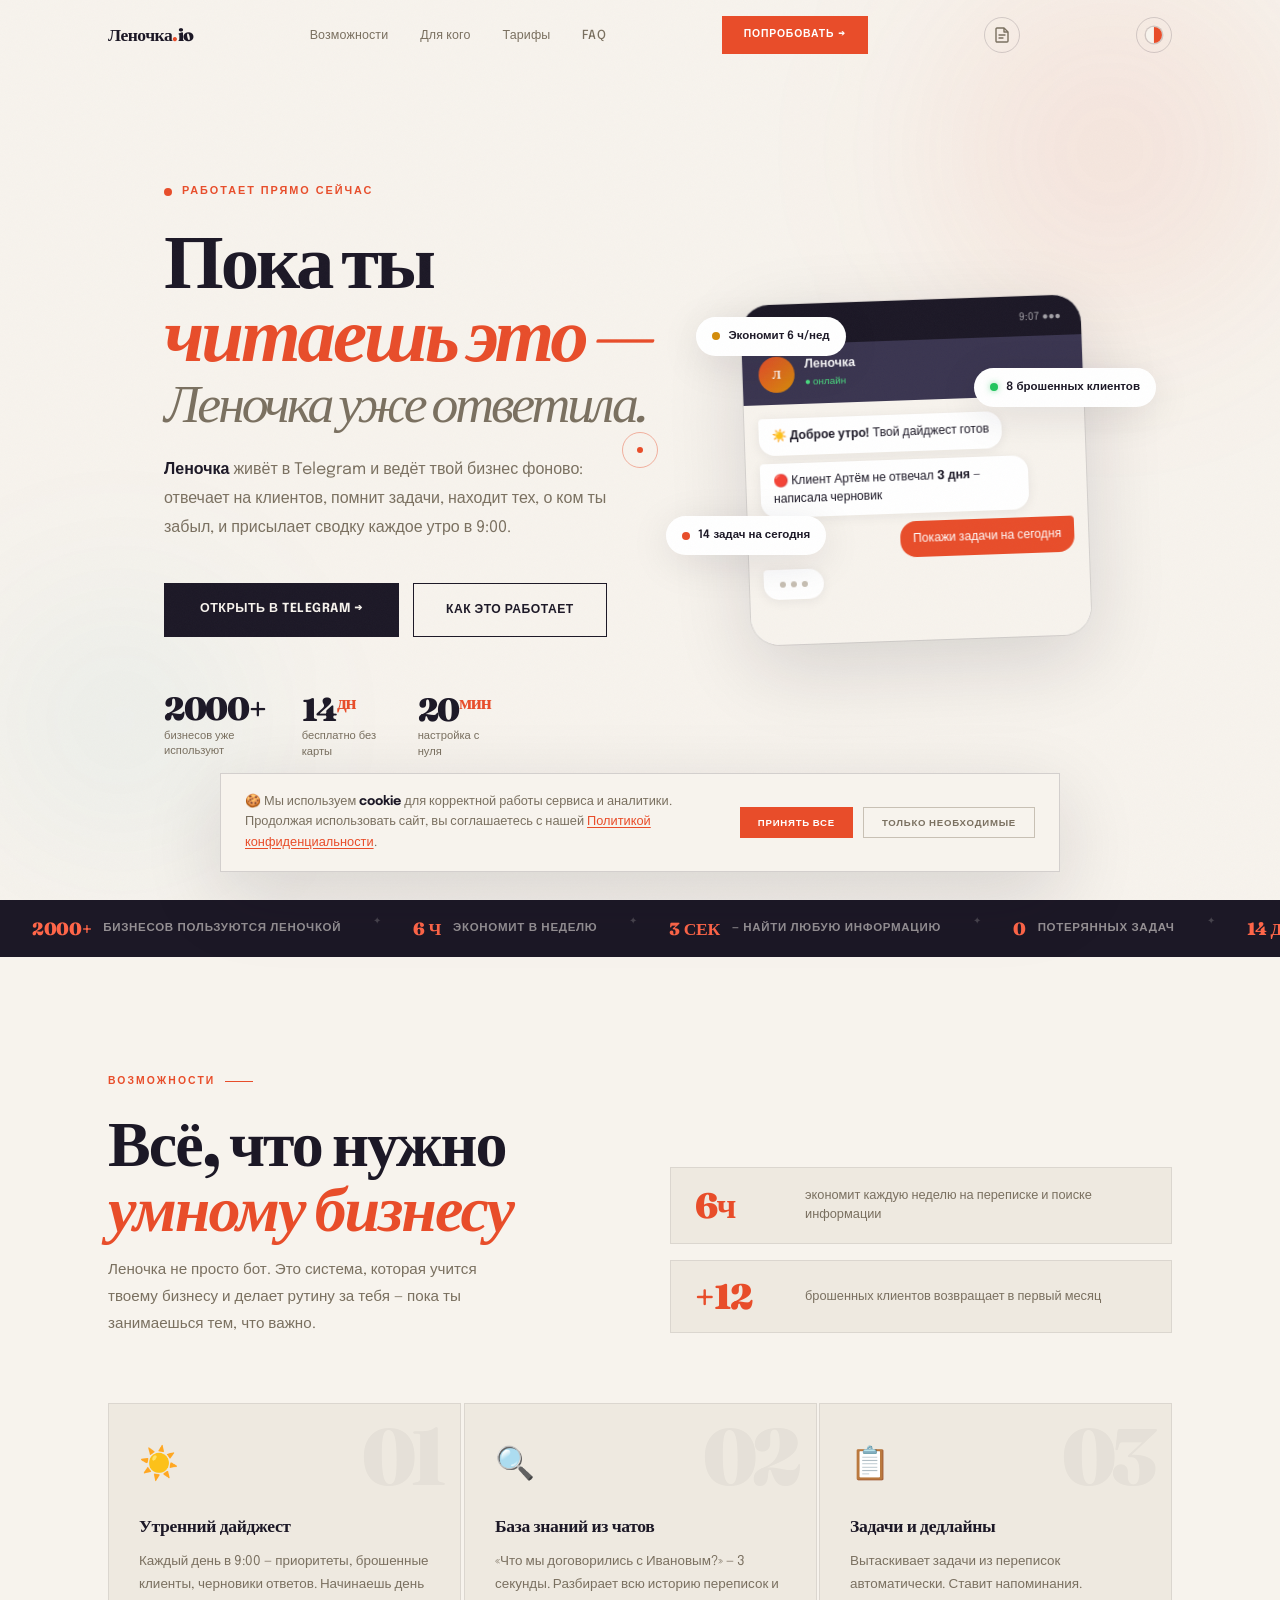
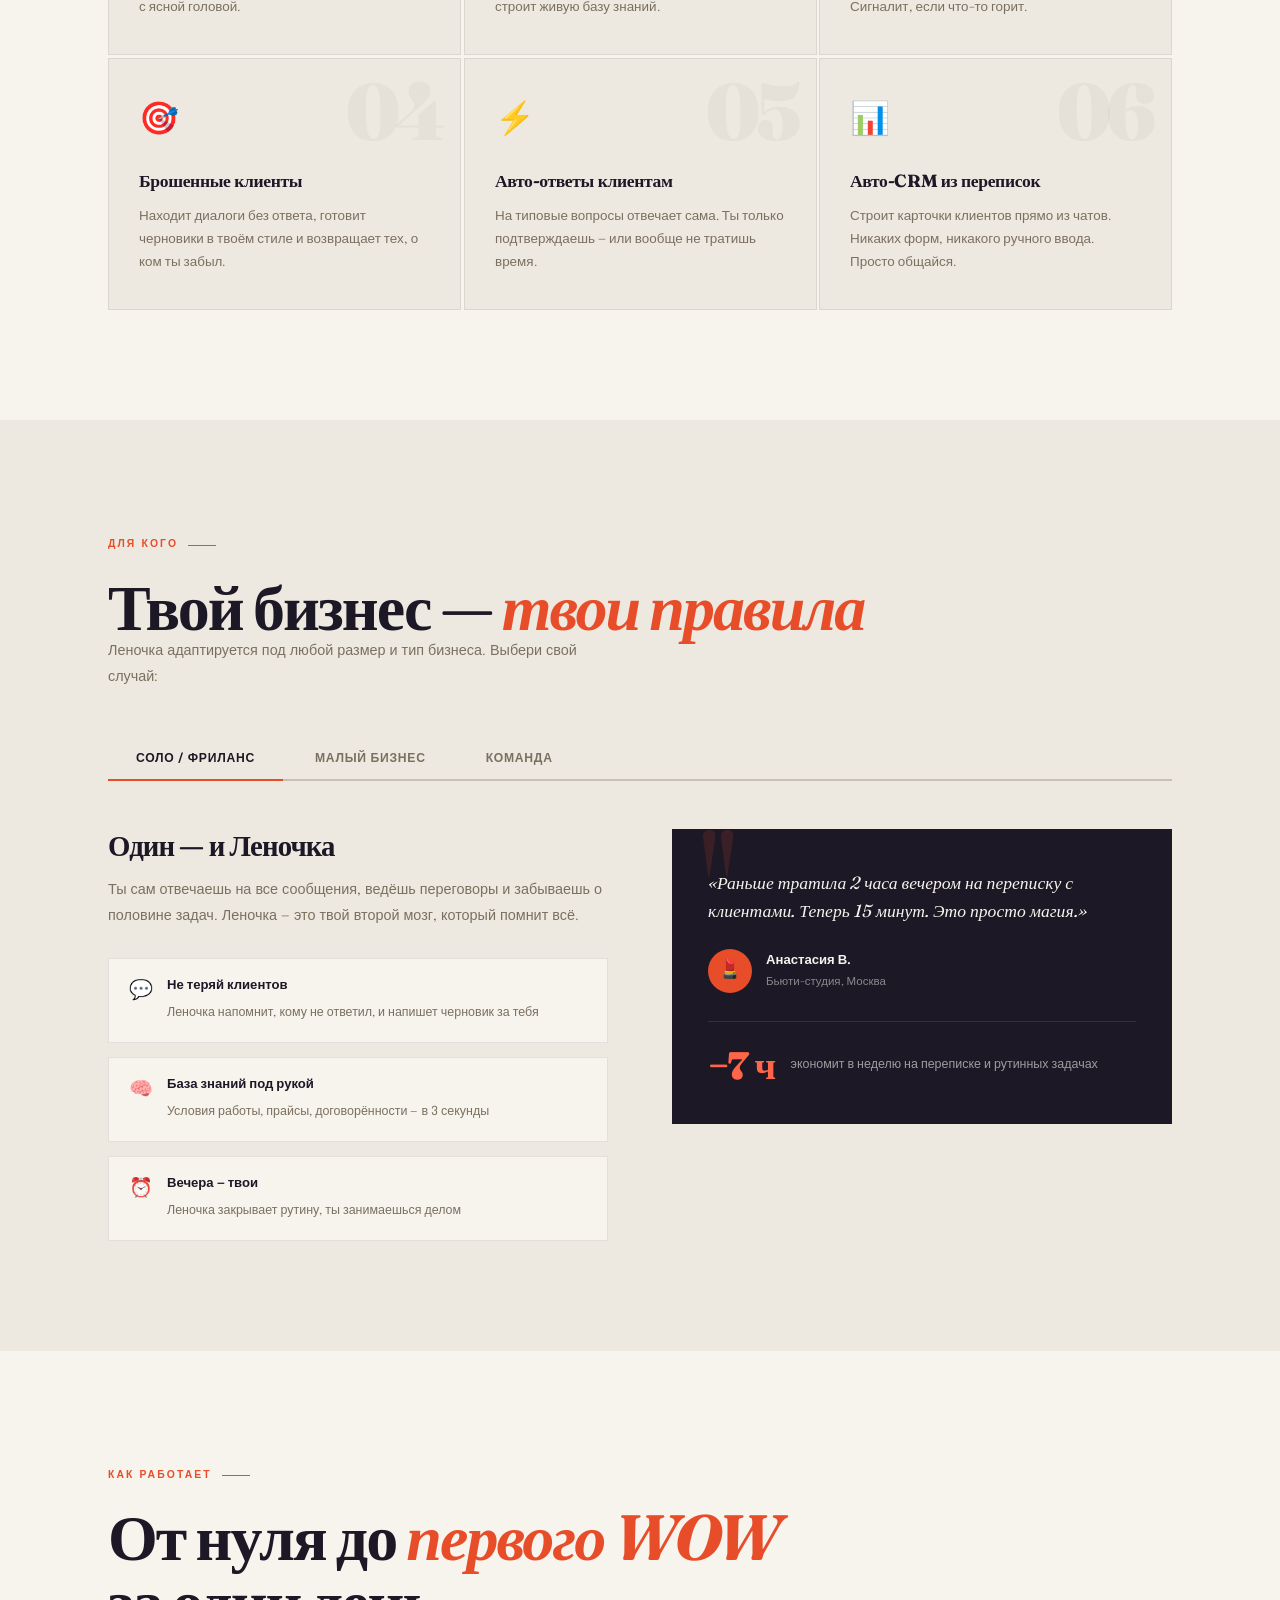
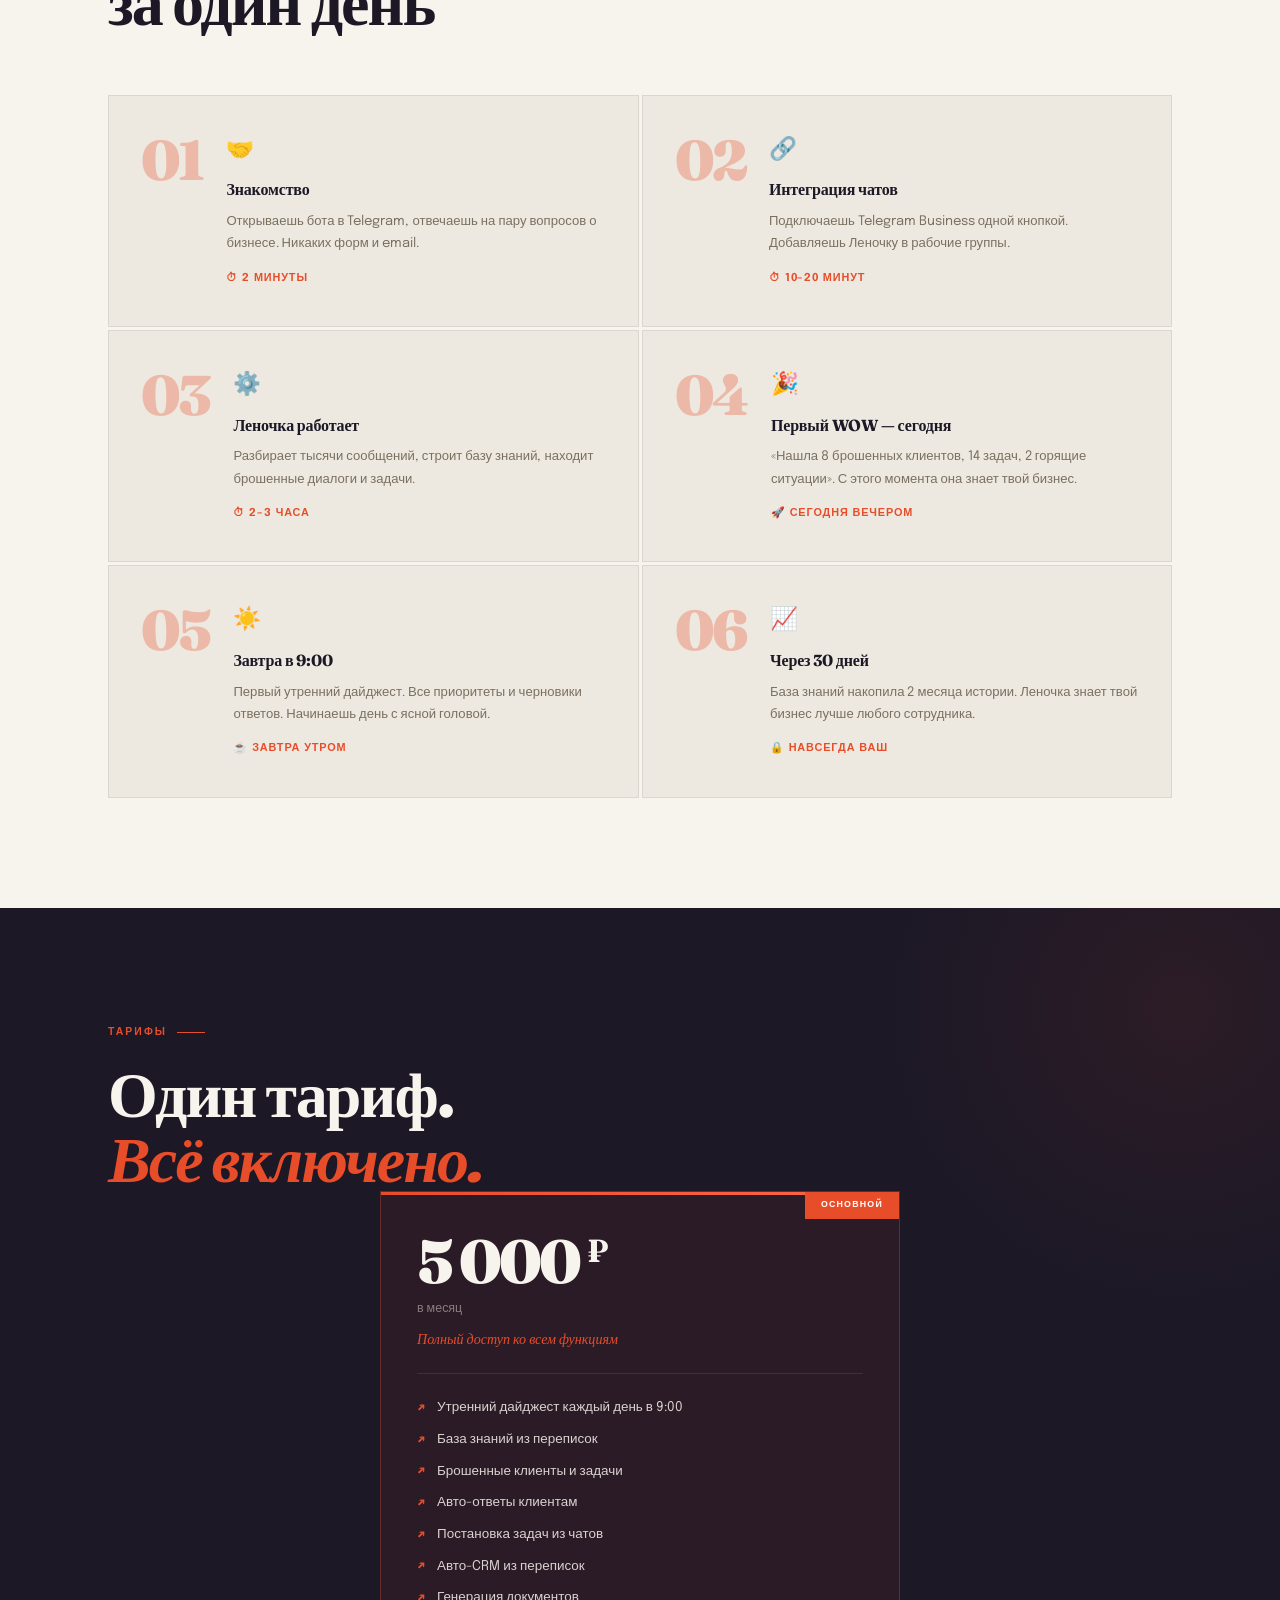
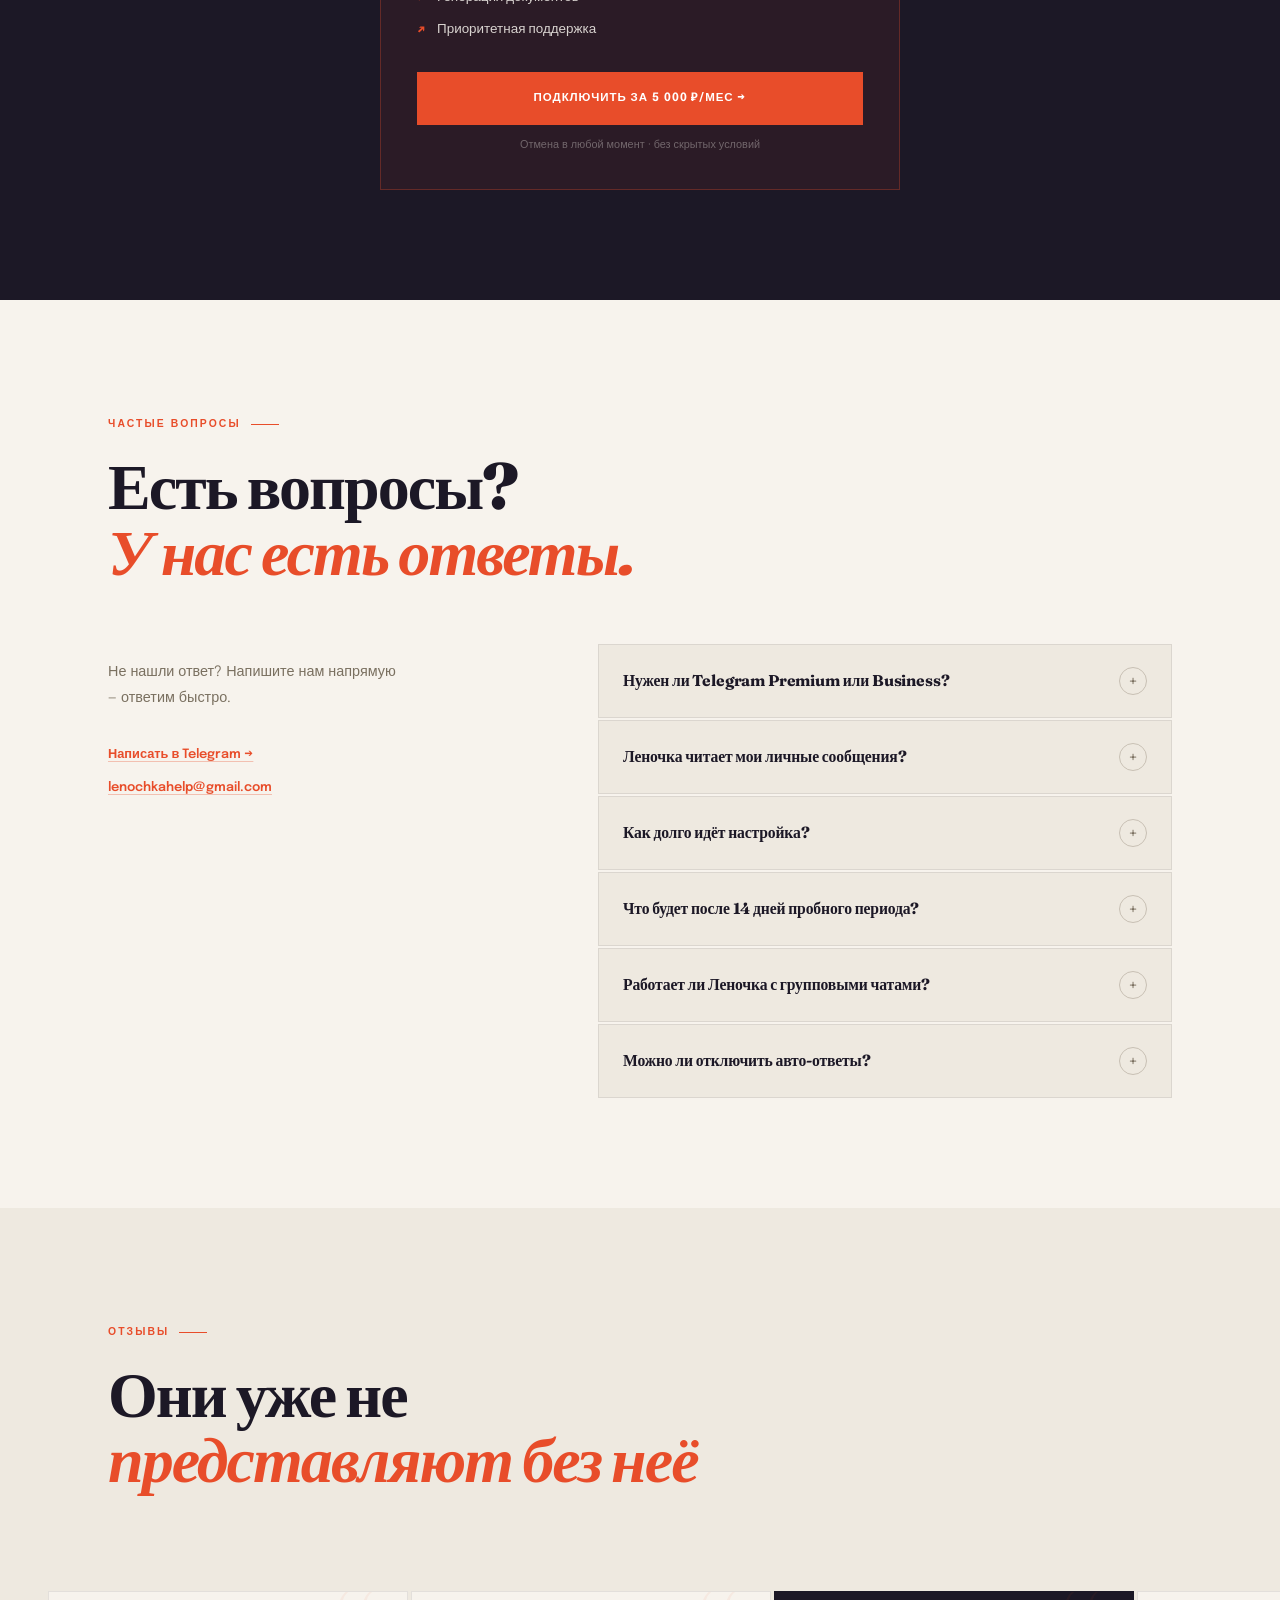
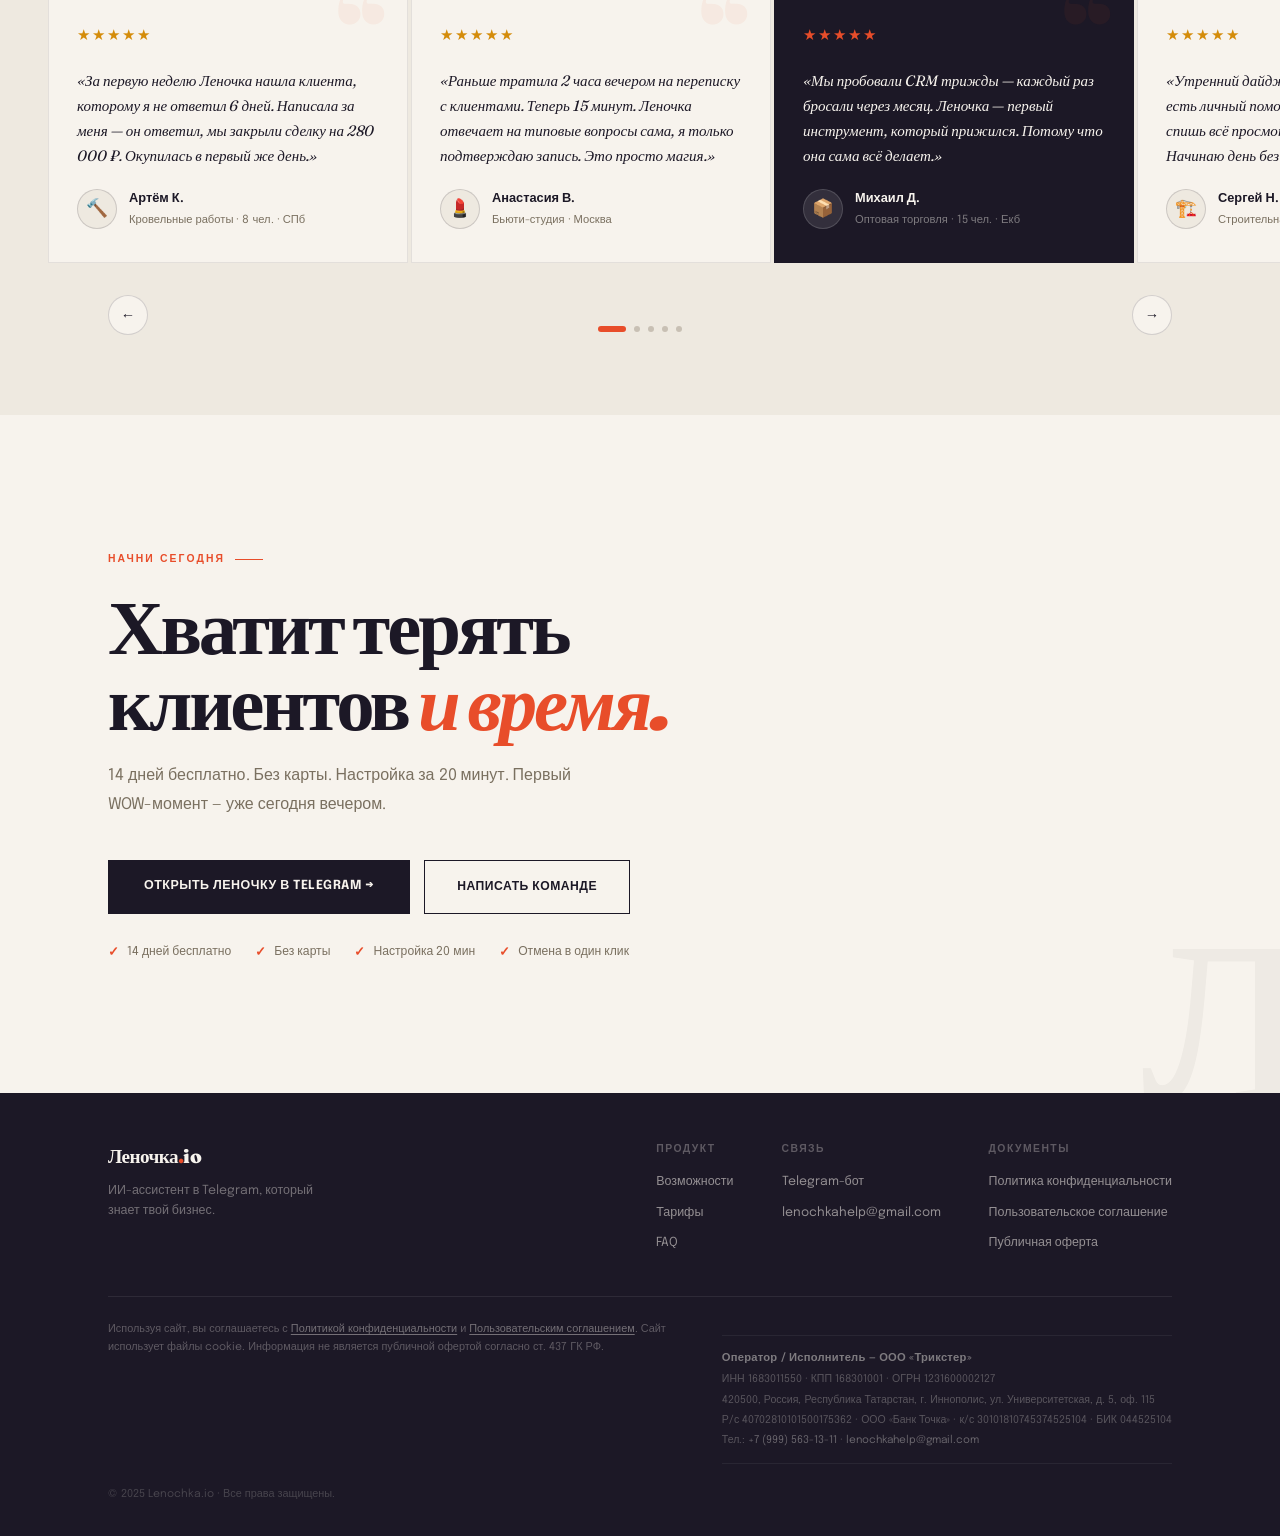
==== index.html @ 3e253ca2 "Add files via upload" ====
<!DOCTYPE html>
<html lang="ru">
<head>
  <meta charset="UTF-8" />
  <meta name="viewport" content="width=device-width, initial-scale=1.0" />
  <meta name="description" content="Леночка — ИИ-ассистент в Telegram для малого бизнеса. Дайджест, задачи, база знаний, брошенные клиенты." />
  <title>Леночка — Твой бизнес-ассистент в Telegram</title>
  <link rel="preconnect" href="https://fonts.googleapis.com" />
  <link rel="preconnect" href="https://fonts.gstatic.com" crossorigin />
  <link href="https://fonts.googleapis.com/css2?family=Fraunces:ital,opsz,wght@0,9..144,300;0,9..144,700;0,9..144,900;1,9..144,400;1,9..144,700&family=Epilogue:wght@300;400;500;600;700;800&display=swap" rel="stylesheet" />
  <link rel="stylesheet" href="css/style.css" />
</head>
<body>

  <!-- Custom cursor -->
  <div id="cursor-dot"  aria-hidden="true"></div>
  <div id="cursor-ring" aria-hidden="true"></div>

  <!-- Scroll progress -->
  <div id="scroll-progress" aria-hidden="true"></div>

  <!-- ══════════════════════════════════════
       NAV
  ══════════════════════════════════════════ -->
  <header id="nav" role="banner">
    <div class="nav-inner container">
      <a href="#hero" class="nav-logo">Леночка<span class="dot">.</span>io</a>
      <ul class="nav-links" role="list">
        <li><a href="#features">Возможности</a></li>
        <li><a href="#audience">Для кого</a></li>
        <li><a href="#pricing">Тарифы</a></li>
        <li><a href="#faq">FAQ</a></li>
      </ul>
      <a href="https://t.me/Lenochka24_bot" class="nav-cta" target="_blank" rel="noopener">Попробовать →</a>

      <!-- Docs button + panel -->
      <div class="docs-btn-wrap" id="docs-btn-wrap">
        <button class="nav-icon-btn" id="docs-btn" aria-label="Правовые документы" aria-expanded="false">
          <svg width="16" height="16" viewBox="0 0 16 16" fill="none" aria-hidden="true">
            <path d="M3 1h7l4 4v9a1 1 0 01-1 1H3a1 1 0 01-1-1V2a1 1 0 011-1z" stroke="currentColor" stroke-width="1.4" stroke-linejoin="round"/>
            <path d="M10 1v4h4" stroke="currentColor" stroke-width="1.4" stroke-linejoin="round"/>
            <path d="M5 8h6M5 11h4" stroke="currentColor" stroke-width="1.3" stroke-linecap="round"/>
          </svg>
        </button>

        <div id="docs-panel" role="dialog" aria-label="Правовые документы">
          <div class="panel-header">
            <span class="panel-title">Документы</span>
            <button class="panel-close" id="docs-panel-close" aria-label="Закрыть">✕</button>
          </div>
          <div class="docs-panel-list">
            <a href="files/politika-konfidencialnosti.docx"
               download="Леночка_Политика_конфиденциальности.docx"
               class="docs-panel-item">
              <span class="docs-panel-icon" aria-hidden="true">
                <svg width="14" height="16" viewBox="0 0 14 16" fill="none">
                  <path d="M2 0h7l4 4v10a1 1 0 01-1 1H2a1 1 0 01-1-1V1a1 1 0 011-1z" fill="currentColor" opacity=".1" stroke="currentColor" stroke-width="1.2" stroke-linejoin="round"/>
                  <path d="M9 0v4h4" stroke="currentColor" stroke-width="1.2" stroke-linejoin="round" opacity=".5"/>
                  <path d="M3 7h8M3 10h6" stroke="currentColor" stroke-width="1.1" stroke-linecap="round" opacity=".6"/>
                </svg>
              </span>
              <span class="docs-panel-name">Политика конфиденциальности</span>
              <span class="docs-panel-dl" aria-hidden="true">
                <svg width="12" height="12" viewBox="0 0 12 12" fill="none">
                  <path d="M6 1v7M2.5 5.5L6 9l3.5-3.5M1 11h10" stroke="currentColor" stroke-width="1.4" stroke-linecap="round" stroke-linejoin="round"/>
                </svg>
              </span>
            </a>
            <a href="files/soglasie-na-obrabotku-pdn.docx"
               download="Леночка_Согласие_на_обработку_ПДн.docx"
               class="docs-panel-item">
              <span class="docs-panel-icon" aria-hidden="true">
                <svg width="14" height="16" viewBox="0 0 14 16" fill="none">
                  <path d="M2 0h7l4 4v10a1 1 0 01-1 1H2a1 1 0 01-1-1V1a1 1 0 011-1z" fill="currentColor" opacity=".1" stroke="currentColor" stroke-width="1.2" stroke-linejoin="round"/>
                  <path d="M9 0v4h4" stroke="currentColor" stroke-width="1.2" stroke-linejoin="round" opacity=".5"/>
                  <path d="M3.5 9.5l2 2 4.5-4.5" stroke="currentColor" stroke-width="1.3" stroke-linecap="round" stroke-linejoin="round" opacity=".7"/>
                </svg>
              </span>
              <span class="docs-panel-name">Согласие на обработку ПДн</span>
              <span class="docs-panel-dl" aria-hidden="true">
                <svg width="12" height="12" viewBox="0 0 12 12" fill="none">
                  <path d="M6 1v7M2.5 5.5L6 9l3.5-3.5M1 11h10" stroke="currentColor" stroke-width="1.4" stroke-linecap="round" stroke-linejoin="round"/>
                </svg>
              </span>
            </a>
            <a href="files/publichnaya-oferta.docx"
               download="Леночка_Публичная_оферта.docx"
               class="docs-panel-item">
              <span class="docs-panel-icon" aria-hidden="true">
                <svg width="14" height="16" viewBox="0 0 14 16" fill="none">
                  <path d="M2 0h7l4 4v10a1 1 0 01-1 1H2a1 1 0 01-1-1V1a1 1 0 011-1z" fill="currentColor" opacity=".1" stroke="currentColor" stroke-width="1.2" stroke-linejoin="round"/>
                  <path d="M9 0v4h4" stroke="currentColor" stroke-width="1.2" stroke-linejoin="round" opacity=".5"/>
                  <path d="M3 7h8M3 10h6M3 13h4" stroke="currentColor" stroke-width="1.1" stroke-linecap="round" opacity=".6"/>
                </svg>
              </span>
              <span class="docs-panel-name">Публичная оферта</span>
              <span class="docs-panel-dl" aria-hidden="true">
                <svg width="12" height="12" viewBox="0 0 12 12" fill="none">
                  <path d="M6 1v7M2.5 5.5L6 9l3.5-3.5M1 11h10" stroke="currentColor" stroke-width="1.4" stroke-linecap="round" stroke-linejoin="round"/>
                </svg>
              </span>
            </a>
            <a href="files/politika-cookie.docx"
               download="Леночка_Политика_cookie.docx"
               class="docs-panel-item">
              <span class="docs-panel-icon" aria-hidden="true">
                <svg width="14" height="16" viewBox="0 0 14 16" fill="none">
                  <path d="M2 0h7l4 4v10a1 1 0 01-1 1H2a1 1 0 01-1-1V1a1 1 0 011-1z" fill="currentColor" opacity=".1" stroke="currentColor" stroke-width="1.2" stroke-linejoin="round"/>
                  <path d="M9 0v4h4" stroke="currentColor" stroke-width="1.2" stroke-linejoin="round" opacity=".5"/>
                  <circle cx="5" cy="9.5" r="1.2" fill="currentColor" opacity=".55"/>
                  <circle cx="9" cy="8.5" r=".9" fill="currentColor" opacity=".45"/>
                  <circle cx="7" cy="12" r=".8" fill="currentColor" opacity=".5"/>
                </svg>
              </span>
              <span class="docs-panel-name">Политика cookie</span>
              <span class="docs-panel-dl" aria-hidden="true">
                <svg width="12" height="12" viewBox="0 0 12 12" fill="none">
                  <path d="M6 1v7M2.5 5.5L6 9l3.5-3.5M1 11h10" stroke="currentColor" stroke-width="1.4" stroke-linecap="round" stroke-linejoin="round"/>
                </svg>
              </span>
            </a>
          </div>
          <div class="docs-panel-footer">
            Документы для ознакомления и модерации
          </div>
        </div>

        <div id="docs-backdrop" class="panel-backdrop"></div>
      </div>

      <!-- Theme customiser button + panel -->
      <div class="theme-btn-wrap" id="theme-btn-wrap">
        <button class="nav-icon-btn theme-btn" id="theme-btn" aria-label="Настройки оформления" aria-expanded="false">
          <span class="theme-btn-inner" aria-hidden="true"></span>
        </button>

        <div id="theme-panel" role="dialog" aria-label="Оформление сайта">
          <div class="panel-header">
            <span class="panel-title">Тема</span>
            <button class="panel-close" id="panel-close" aria-label="Закрыть">✕</button>
          </div>
          <div class="panel-section">
            <div class="theme-options">
              <button class="theme-option active" data-theme-val="light" id="opt-light">
                <div class="theme-preview theme-preview-light"></div>
                <span class="theme-option-label">☀️ Светлая</span>
              </button>
              <button class="theme-option" data-theme-val="dark" id="opt-dark">
                <div class="theme-preview theme-preview-dark"></div>
                <span class="theme-option-label">🌙 Тёмная</span>
              </button>
            </div>
          </div>
        </div>
      </div>
      <!-- / theme panel -->

      <div id="theme-backdrop"></div>

      <button class="hamburger" id="hamburger" aria-label="Открыть меню">
        <span></span><span></span><span></span>
      </button>
    </div>
  </header>

  <!-- Mobile menu -->
  <div class="mobile-menu" id="mobile-menu">
    <nav>
      <a href="#features">Возможности</a>
      <a href="#audience">Для кого</a>
      <a href="#pricing">Тарифы</a>
      <a href="#faq">FAQ</a>
      <a href="https://t.me/Lenochka24_bot" target="_blank" rel="noopener" class="nav-cta" style="display:inline-block;width:fit-content;margin-top:8px;">Попробовать →</a>
    </nav>
  </div>

  <main>

    <!-- ══════════════════════════════════════
         HERO
    ══════════════════════════════════════════ -->
    <section id="hero">
      <div class="hero-blob hero-blob-1" aria-hidden="true"></div>
      <div class="hero-blob hero-blob-2" aria-hidden="true"></div>

      <div class="container">
        <div class="hero-grid">

          <!-- Copy -->
          <div class="hero-copy">
            <div class="hero-eyebrow">
              <span class="live-dot"></span>
              Работает прямо сейчас
            </div>

            <h1 class="hero-h1">
              Пока ты<br>
              <span class="line-coral"><span class="scramble-word" data-final="читаешь">читаешь</span> это —</span><br>
              <span class="line-muted">Леночка уже ответила.</span>
            </h1>

            <p class="hero-sub">
              <strong>Леночка</strong> живёт в Telegram и ведёт твой бизнес фоново:
              отвечает на клиентов, помнит задачи, находит тех, о ком ты забыл,
              и присылает сводку каждое утро в 9:00.
            </p>

            <div class="hero-btns">
              <a href="https://t.me/Lenochka24_bot" class="btn-fill" target="_blank" rel="noopener">
                <span>Открыть в Telegram →</span>
              </a>
              <a href="#features" class="btn-outline">Как это работает</a>
            </div>

            <div class="hero-proof">
              <div>
                <div class="proof-num"><span data-counter data-target="2000" data-suffix="+">0+</span></div>
                <div class="proof-label">бизнесов уже используют</div>
              </div>
              <div>
                <div class="proof-num">14<sup>дн</sup></div>
                <div class="proof-label">бесплатно без карты</div>
              </div>
              <div>
                <div class="proof-num">20<sup>мин</sup></div>
                <div class="proof-label">настройка с нуля</div>
              </div>
            </div>
          </div>

          <!-- Visual -->
          <div class="hero-visual">
            <div class="hero-visual-inner">
              <div class="phone-card">
                <div class="phone-status-bar">
                  <span class="phone-app-name">Telegram</span>
                  <span class="phone-status-icons">9:07 ●●●</span>
                </div>
                <div class="phone-chat-header">
                  <div class="chat-ava" aria-hidden="true">Л</div>
                  <div>
                    <div class="chat-name">Леночка</div>
                    <div class="chat-status chat-online">● онлайн</div>
                  </div>
                </div>
                <div class="phone-messages" id="phone-messages" role="log" aria-live="polite">
                  <!-- Injected by JS -->
                </div>
              </div>

              <!-- Floating chips -->
              <div class="float-chip float-chip-1" aria-hidden="true">
                <span class="chip-dot chip-dot-green"></span>
                8 брошенных клиентов
              </div>
              <div class="float-chip float-chip-2" aria-hidden="true">
                <span class="chip-dot chip-dot-coral"></span>
                14 задач на сегодня
              </div>
              <div class="float-chip float-chip-3" aria-hidden="true">
                <span class="chip-dot chip-dot-gold"></span>
                Экономит 6 ч/нед
              </div>
            </div>
          </div>

        </div>
      </div>
    </section>


    <!-- ══════════════════════════════════════
         MARQUEE TICKER
    ══════════════════════════════════════════ -->
    <div id="ticker" aria-hidden="true">
      <div class="ticker-track">
        <!-- repeated twice for seamless loop -->
        <span class="ticker-item"><span class="t-num">2000+</span> бизнесов пользуются Леночкой</span>
        <span class="ticker-sep">✦</span>
        <span class="ticker-item"><span class="t-num">6 ч</span> экономит в неделю</span>
        <span class="ticker-sep">✦</span>
        <span class="ticker-item"><span class="t-num">3 сек</span> — найти любую информацию</span>
        <span class="ticker-sep">✦</span>
        <span class="ticker-item"><span class="t-num">0</span> потерянных задач</span>
        <span class="ticker-sep">✦</span>
        <span class="ticker-item"><span class="t-num">14 дней</span> бесплатно без карты</span>
        <span class="ticker-sep">✦</span>
        <span class="ticker-item"><span class="t-num">20 мин</span> — настройка с нуля</span>
        <span class="ticker-sep">✦</span>
        <!-- duplicate -->
        <span class="ticker-item"><span class="t-num">2000+</span> бизнесов пользуются Леночкой</span>
        <span class="ticker-sep">✦</span>
        <span class="ticker-item"><span class="t-num">6 ч</span> экономит в неделю</span>
        <span class="ticker-sep">✦</span>
        <span class="ticker-item"><span class="t-num">3 сек</span> — найти любую информацию</span>
        <span class="ticker-sep">✦</span>
        <span class="ticker-item"><span class="t-num">0</span> потерянных задач</span>
        <span class="ticker-sep">✦</span>
        <span class="ticker-item"><span class="t-num">14 дней</span> бесплатно без карты</span>
        <span class="ticker-sep">✦</span>
        <span class="ticker-item"><span class="t-num">20 мин</span> — настройка с нуля</span>
        <span class="ticker-sep">✦</span>
      </div>
    </div>

    <!-- ══════════════════════════════════════
         FEATURES (tilt cards)
    ══════════════════════════════════════════ -->
    <section id="features">
      <div class="container">

        <div class="features-header">
          <div class="features-header-text">
            <div class="section-label reveal">Возможности</div>
            <h2 class="display-h reveal delay-1">
              Всё, что нужно<br>
              <em>умному бизнесу</em>
            </h2>
            <p class="reveal delay-2">Леночка не просто бот. Это система, которая учится твоему бизнесу и делает рутину за тебя — пока ты занимаешься тем, что важно.</p>
          </div>
          <div class="features-header-aside reveal delay-2">
            <div class="aside-stat">
              <div class="aside-num"><span data-counter data-target="6">0</span>ч</div>
              <div class="aside-desc">экономит каждую неделю на переписке и поиске информации</div>
            </div>
            <div class="aside-stat">
              <div class="aside-num">+<span data-counter data-target="12">0</span></div>
              <div class="aside-desc">брошенных клиентов возвращает в первый месяц</div>
            </div>
          </div>
        </div>

        <div class="feat-grid">
          <div class="feat-card reveal delay-1">
            <div class="feat-number" aria-hidden="true">01</div>
            <span class="feat-icon">☀️</span>
            <div class="feat-title">Утренний дайджест</div>
            <p class="feat-desc">Каждый день в 9:00 — приоритеты, брошенные клиенты, черновики ответов. Начинаешь день с ясной головой.</p>
          </div>
          <div class="feat-card reveal delay-2">
            <div class="feat-number" aria-hidden="true">02</div>
            <span class="feat-icon">🔍</span>
            <div class="feat-title">База знаний из чатов</div>
            <p class="feat-desc">«Что мы договорились с Ивановым?» — 3 секунды. Разбирает всю историю переписок и строит живую базу знаний.</p>
          </div>
          <div class="feat-card reveal delay-3">
            <div class="feat-number" aria-hidden="true">03</div>
            <span class="feat-icon">📋</span>
            <div class="feat-title">Задачи и дедлайны</div>
            <p class="feat-desc">Вытаскивает задачи из переписок автоматически. Ставит напоминания. Сигналит, если что-то горит.</p>
          </div>
          <div class="feat-card reveal delay-1">
            <div class="feat-number" aria-hidden="true">04</div>
            <span class="feat-icon">🎯</span>
            <div class="feat-title">Брошенные клиенты</div>
            <p class="feat-desc">Находит диалоги без ответа, готовит черновики в твоём стиле и возвращает тех, о ком ты забыл.</p>
          </div>
          <div class="feat-card reveal delay-2">
            <div class="feat-number" aria-hidden="true">05</div>
            <span class="feat-icon">⚡</span>
            <div class="feat-title">Авто-ответы клиентам</div>
            <p class="feat-desc">На типовые вопросы отвечает сама. Ты только подтверждаешь — или вообще не тратишь время.</p>
          </div>
          <div class="feat-card reveal delay-3">
            <div class="feat-number" aria-hidden="true">06</div>
            <span class="feat-icon">📊</span>
            <div class="feat-title">Авто-CRM из переписок</div>
            <p class="feat-desc">Строит карточки клиентов прямо из чатов. Никаких форм, никакого ручного ввода. Просто общайся.</p>
          </div>
        </div>

      </div>
    </section>

    <!-- ══════════════════════════════════════
         FOR WHOM (tabs)
    ══════════════════════════════════════════ -->
    <section id="audience">
      <div class="container">

        <div class="section-label reveal">Для кого</div>
        <h2 class="display-h reveal delay-1">
          Твой бизнес — <em>твои правила</em>
        </h2>
        <p class="muted reveal delay-2" style="font-size:.9rem;line-height:1.8;max-width:480px;color:var(--muted)">
          Леночка адаптируется под любой размер и тип бизнеса. Выбери свой случай:
        </p>

        <div class="audience-tabs reveal delay-2" role="tablist">
          <button class="aud-tab active" role="tab" data-tab="solo">Соло / фриланс</button>
          <button class="aud-tab" role="tab" data-tab="small">Малый бизнес</button>
          <button class="aud-tab" role="tab" data-tab="team">Команда</button>
        </div>

        <div class="aud-panels">

          <div class="aud-panel active" id="panel-solo" role="tabpanel">
            <div class="aud-panel-text reveal">
              <h3>Один — и Леночка</h3>
              <p>Ты сам отвечаешь на все сообщения, ведёшь переговоры и забываешь о половине задач. Леночка — это твой второй мозг, который помнит всё.</p>
              <div class="aud-bullets">
                <div class="aud-bullet">
                  <span class="aud-bullet-icon">💬</span>
                  <div class="aud-bullet-text">
                    <strong>Не теряй клиентов</strong>
                    <span>Леночка напомнит, кому не ответил, и напишет черновик за тебя</span>
                  </div>
                </div>
                <div class="aud-bullet">
                  <span class="aud-bullet-icon">🧠</span>
                  <div class="aud-bullet-text">
                    <strong>База знаний под рукой</strong>
                    <span>Условия работы, прайсы, договорённости — в 3 секунды</span>
                  </div>
                </div>
                <div class="aud-bullet">
                  <span class="aud-bullet-icon">⏰</span>
                  <div class="aud-bullet-text">
                    <strong>Вечера — твои</strong>
                    <span>Леночка закрывает рутину, ты занимаешься делом</span>
                  </div>
                </div>
              </div>
            </div>
            <div class="aud-panel-quote reveal delay-2">
              <p class="aud-quote-text">«Раньше тратила 2 часа вечером на переписку с клиентами. Теперь 15 минут. Это просто магия.»</p>
              <div class="aud-quote-person">
                <div class="aud-quote-ava" aria-hidden="true">💄</div>
                <div>
                  <div class="aud-quote-name">Анастасия В.</div>
                  <div class="aud-quote-role">Бьюти-студия, Москва</div>
                </div>
              </div>
              <div class="aud-result">
                <div class="aud-result-num">−7 ч</div>
                <div class="aud-result-desc">экономит в неделю на переписке и рутинных задачах</div>
              </div>
            </div>
          </div>

          <div class="aud-panel" id="panel-small" role="tabpanel">
            <div class="aud-panel-text reveal">
              <h3>Малый бизнес без хаоса</h3>
              <p>Куча чатов с командой и клиентами. Договорённости теряются, задачи зависают. Леночка структурирует хаос и ведёт CRM прямо из Telegram.</p>
              <div class="aud-bullets">
                <div class="aud-bullet">
                  <span class="aud-bullet-icon">📦</span>
                  <div class="aud-bullet-text">
                    <strong>Авто-CRM из чатов</strong>
                    <span>Карточки клиентов создаются сами — без ручного ввода</span>
                  </div>
                </div>
                <div class="aud-bullet">
                  <span class="aud-bullet-icon">👥</span>
                  <div class="aud-bullet-text">
                    <strong>Контроль команды</strong>
                    <span>Задачи, дедлайны и статус по каждому сотруднику</span>
                  </div>
                </div>
                <div class="aud-bullet">
                  <span class="aud-bullet-icon">📄</span>
                  <div class="aud-bullet-text">
                    <strong>Генерация документов</strong>
                    <span>Договоры, КП, акты — по шаблону из чата</span>
                  </div>
                </div>
              </div>
            </div>
            <div class="aud-panel-quote reveal delay-2">
              <p class="aud-quote-text">«Леночка нашла клиента, которому я не ответил 6 дней. Написала за меня — он ответил, мы закрыли сделку на 280К.»</p>
              <div class="aud-quote-person">
                <div class="aud-quote-ava" aria-hidden="true">🔨</div>
                <div>
                  <div class="aud-quote-name">Артём К.</div>
                  <div class="aud-quote-role">Кровельные работы, 8 чел., СПб</div>
                </div>
              </div>
              <div class="aud-result">
                <div class="aud-result-num">×4</div>
                <div class="aud-result-desc">окупаемость в первую же неделю</div>
              </div>
            </div>
          </div>

          <div class="aud-panel" id="panel-team" role="tabpanel">
            <div class="aud-panel-text reveal">
              <h3>Команда в синхроне</h3>
              <p>Работаешь с несколькими командами, группами и проектами. Леночка ведёт каждого участника и даёт общую сводку по всем сразу.</p>
              <div class="aud-bullets">
                <div class="aud-bullet">
                  <span class="aud-bullet-icon">🗂️</span>
                  <div class="aud-bullet-text">
                    <strong>Сводка по всей команде</strong>
                    <span>Кто что делает, что горит, что просрочено — с птичьего полёта</span>
                  </div>
                </div>
                <div class="aud-bullet">
                  <span class="aud-bullet-icon">🔔</span>
                  <div class="aud-bullet-text">
                    <strong>Личный контекст у каждого</strong>
                    <span>У каждого сотрудника своя Леночка, знающая его задачи</span>
                  </div>
                </div>
                <div class="aud-bullet">
                  <span class="aud-bullet-icon">📈</span>
                  <div class="aud-bullet-text">
                    <strong>ROI-отчёт каждую неделю</strong>
                    <span>Сколько сэкономила, сколько клиентов вернула, что сделала</span>
                  </div>
                </div>
              </div>
            </div>
            <div class="aud-panel-quote reveal delay-2">
              <p class="aud-quote-text">«Мы пробовали CRM трижды — каждый раз бросали. Леночка — первый инструмент, который прижился. Потому что она сама всё делает.»</p>
              <div class="aud-quote-person">
                <div class="aud-quote-ava" aria-hidden="true">📦</div>
                <div>
                  <div class="aud-quote-name">Михаил Д.</div>
                  <div class="aud-quote-role">Оптовая торговля, 15 чел., Екб</div>
                </div>
              </div>
              <div class="aud-result">
                <div class="aud-result-num">0</div>
                <div class="aud-result-desc">потерянных задач и просроченных дедлайнов за 3 месяца</div>
              </div>
            </div>
          </div>

        </div>
      </div>
    </section>

    <!-- ══════════════════════════════════════
         HOW IT WORKS
    ══════════════════════════════════════════ -->
    <section id="how">
      <div class="container">
        <div class="section-label reveal">Как работает</div>
        <h2 class="display-h reveal delay-1">
          От нуля до <em>первого WOW</em><br>за один день
        </h2>

        <div class="how-grid">
          <div class="how-step reveal delay-1">
            <div class="how-step-n" aria-hidden="true">01</div>
            <div>
              <span class="how-step-icon">🤝</span>
              <div class="how-step-title">Знакомство</div>
              <p class="how-step-desc">Открываешь бота в Telegram, отвечаешь на пару вопросов о бизнесе. Никаких форм и email.</p>
              <div class="how-step-time">⏱ 2 минуты</div>
            </div>
          </div>
          <div class="how-step reveal delay-2">
            <div class="how-step-n" aria-hidden="true">02</div>
            <div>
              <span class="how-step-icon">🔗</span>
              <div class="how-step-title">Интеграция чатов</div>
              <p class="how-step-desc">Подключаешь Telegram Business одной кнопкой. Добавляешь Леночку в рабочие группы.</p>
              <div class="how-step-time">⏱ 10–20 минут</div>
            </div>
          </div>
          <div class="how-step reveal delay-1">
            <div class="how-step-n" aria-hidden="true">03</div>
            <div>
              <span class="how-step-icon">⚙️</span>
              <div class="how-step-title">Леночка работает</div>
              <p class="how-step-desc">Разбирает тысячи сообщений, строит базу знаний, находит брошенные диалоги и задачи.</p>
              <div class="how-step-time">⏱ 2–3 часа</div>
            </div>
          </div>
          <div class="how-step reveal delay-2">
            <div class="how-step-n" aria-hidden="true">04</div>
            <div>
              <span class="how-step-icon">🎉</span>
              <div class="how-step-title">Первый WOW — сегодня</div>
              <p class="how-step-desc">«Нашла 8 брошенных клиентов, 14 задач, 2 горящие ситуации». С этого момента она знает твой бизнес.</p>
              <div class="how-step-time">🚀 Сегодня вечером</div>
            </div>
          </div>
          <div class="how-step reveal delay-1">
            <div class="how-step-n" aria-hidden="true">05</div>
            <div>
              <span class="how-step-icon">☀️</span>
              <div class="how-step-title">Завтра в 9:00</div>
              <p class="how-step-desc">Первый утренний дайджест. Все приоритеты и черновики ответов. Начинаешь день с ясной головой.</p>
              <div class="how-step-time">☕ Завтра утром</div>
            </div>
          </div>
          <div class="how-step reveal delay-2">
            <div class="how-step-n" aria-hidden="true">06</div>
            <div>
              <span class="how-step-icon">📈</span>
              <div class="how-step-title">Через 30 дней</div>
              <p class="how-step-desc">База знаний накопила 2 месяца истории. Леночка знает твой бизнес лучше любого сотрудника.</p>
              <div class="how-step-time">🔒 Навсегда ваш</div>
            </div>
          </div>
        </div>

      </div>
    </section>

    <!-- ══════════════════════════════════════
         PRICING (with toggle)
    ══════════════════════════════════════════ -->
    <section id="pricing">
      <div class="container">

        <div class="section-label reveal">Тарифы</div>
        <h2 class="display-h reveal delay-1">Один тариф.<br><em>Всё включено.</em></h2>

        <div class="plans-single">

          <div class="plan-duo plan-duo-main reveal delay-2">
            <div class="plan-duo-main-label">Основной</div>
            <div class="plan-duo-price-wrap">
              <div class="plan-duo-price">5 000 <span class="plan-duo-currency">₽</span></div>
              <div class="plan-duo-period">в месяц</div>
            </div>
            <div class="plan-duo-anchor">Полный доступ ко всем функциям</div>
            <div class="plan-duo-divider"></div>
            <ul class="plan-duo-feats">
              <li>Утренний дайджест каждый день в 9:00</li>
              <li>База знаний из переписок</li>
              <li>Брошенные клиенты и задачи</li>
              <li>Авто-ответы клиентам</li>
              <li>Постановка задач из чатов</li>
              <li>Авто-CRM из переписок</li>
              <li>Генерация документов</li>
              <li>Приоритетная поддержка</li>
            </ul>
            <a href="https://t.me/Lenochka24_bot" target="_blank" rel="noopener"
               class="plan-duo-btn plan-duo-btn-primary">
              Подключить за 5 000 ₽/мес →
            </a>
            <p class="plan-duo-cancel">Отмена в любой момент · без скрытых условий</p>
          </div>

        </div>

      </div>
    </section>

    <!-- ══════════════════════════════════════
         FAQ
    ══════════════════════════════════════════ -->
    <section id="faq">
      <div class="container">
        <div class="section-label reveal">Частые вопросы</div>
        <h2 class="display-h reveal delay-1">Есть вопросы?<br><em>У нас есть ответы.</em></h2>

        <div class="faq-grid">

          <div class="faq-sticky reveal delay-1">
            <p>Не нашли ответ? Напишите нам напрямую — ответим быстро.</p>
            <div class="faq-cta-mini">
              <a href="https://t.me/Lenochka24_bot" target="_blank" rel="noopener">Написать в Telegram →</a>
              <a href="mailto:lenochkahelp@gmail.com">lenochkahelp@gmail.com</a>
            </div>
          </div>

          <div class="faq-list reveal delay-2">

            <div class="faq-item">
              <button class="faq-q" aria-expanded="false">
                Нужен ли Telegram Premium или Business?
                <span class="faq-icon" aria-hidden="true">+</span>
              </button>
              <div class="faq-a" role="region">
                <p>Для базового функционала достаточно обычного Telegram. Для автоответов клиентам и чтения входящих сообщений нужен <strong>Telegram Business</strong> — он стоит около 200 ₽/мес и подключается в 2 клика прямо в настройках приложения.</p>
              </div>
            </div>

            <div class="faq-item">
              <button class="faq-q" aria-expanded="false">
                Леночка читает мои личные сообщения?
                <span class="faq-icon" aria-hidden="true">+</span>
              </button>
              <div class="faq-a" role="region">
                <p>Леночка получает доступ только к тем чатам, которые вы сами укажете. Личные переписки, не связанные с бизнесом, остаются приватными. Все данные хранятся в зашифрованном виде и не передаются третьим лицам. Подробнее — в <a href="files/politika-konfidencialnosti.docx" download="Леночка_Политика_конфиденциальности.docx" style="color:var(--coral)">Политике конфиденциальности</a>.</p>
              </div>
            </div>

            <div class="faq-item">
              <button class="faq-q" aria-expanded="false">
                Как долго идёт настройка?
                <span class="faq-icon" aria-hidden="true">+</span>
              </button>
              <div class="faq-a" role="region">
                <p>Знакомство — 2 минуты. Подключение чатов — 10–20 минут. Первый анализ истории — 2–3 часа (это Леночка работает в фоне, вы занимаетесь своими делами). <strong>Итого: вечером того же дня</strong> вы уже получаете первый отчёт.</p>
              </div>
            </div>

            <div class="faq-item">
              <button class="faq-q" aria-expanded="false">
                Что будет после 14 дней пробного периода?
                <span class="faq-icon" aria-hidden="true">+</span>
              </button>
              <div class="faq-a" role="region">
                <p>Мы напомним за 3 дня до окончания триала. Вы можете выбрать подходящий тариф или просто не продлевать — <strong>без автосписания</strong>, без обязательств. Карта не требуется даже при регистрации.</p>
              </div>
            </div>

            <div class="faq-item">
              <button class="faq-q" aria-expanded="false">
                Работает ли Леночка с групповыми чатами?
                <span class="faq-icon" aria-hidden="true">+</span>
              </button>
              <div class="faq-a" role="region">
                <p>Да. Вы добавляете Леночку в рабочие группы (с командой, поставщиками, клиентами) — и она отслеживает задачи, договорённости и важные события сразу во всех чатах. На тарифе «Бизнес» и выше — без лимита на количество групп.</p>
              </div>
            </div>

            <div class="faq-item">
              <button class="faq-q" aria-expanded="false">
                Можно ли отключить авто-ответы?
                <span class="faq-icon" aria-hidden="true">+</span>
              </button>
              <div class="faq-a" role="region">
                <p>Конечно. Авто-ответы — это не обязательная функция. Вы настраиваете, в каких чатах и на какие вопросы Леночка отвечает сама, а где только <strong>предлагает черновик</strong> для вашего подтверждения.</p>
              </div>
            </div>

          </div>
        </div>
      </div>
    </section>

    <!-- ══════════════════════════════════════
         TESTIMONIALS — card carousel
    ══════════════════════════════════════════ -->
    <section id="testimonials">
      <div class="container">
        <div class="section-label reveal">Отзывы</div>
        <h2 class="display-h reveal delay-1">Они уже не<br><em>представляют без неё</em></h2>
      </div>

      <div class="testi-track-outer reveal delay-2">
        <div class="testi-track-wrap" id="testi-track-wrap">
          <div class="testi-track" id="testi-track">

            <div class="testi-card-v2">
              <div class="testi-stars">★★★★★</div>
              <p class="testi-q-v2">«За первую неделю Леночка нашла клиента, которому я не ответил 6 дней. Написала за меня — он ответил, мы закрыли сделку на 280 000 ₽. Окупилась в первый же день.»</p>
              <div class="testi-person-v2">
                <div class="testi-ava-v2" aria-hidden="true">🔨</div>
                <div>
                  <div class="testi-name-v2">Артём К.</div>
                  <div class="testi-role-v2">Кровельные работы · 8 чел. · СПб</div>
                </div>
              </div>
            </div>

            <div class="testi-card-v2">
              <div class="testi-stars">★★★★★</div>
              <p class="testi-q-v2">«Раньше тратила 2 часа вечером на переписку с клиентами. Теперь 15 минут. Леночка отвечает на типовые вопросы сама, я только подтверждаю запись. Это просто магия.»</p>
              <div class="testi-person-v2">
                <div class="testi-ava-v2" aria-hidden="true">💄</div>
                <div>
                  <div class="testi-name-v2">Анастасия В.</div>
                  <div class="testi-role-v2">Бьюти-студия · Москва</div>
                </div>
              </div>
            </div>

            <div class="testi-card-v2">
              <div class="testi-stars">★★★★★</div>
              <p class="testi-q-v2">«Мы пробовали CRM трижды — каждый раз бросали через месяц. Леночка — первый инструмент, который прижился. Потому что она сама всё делает.»</p>
              <div class="testi-person-v2">
                <div class="testi-ava-v2" aria-hidden="true">📦</div>
                <div>
                  <div class="testi-name-v2">Михаил Д.</div>
                  <div class="testi-role-v2">Оптовая торговля · 15 чел. · Екб</div>
                </div>
              </div>
            </div>

            <div class="testi-card-v2">
              <div class="testi-stars">★★★★★</div>
              <p class="testi-q-v2">«Утренний дайджест — это как будто у тебя есть личный помощник, который пока ты спишь всё просмотрел и выделил главное. Начинаю день без тревоги.»</p>
              <div class="testi-person-v2">
                <div class="testi-ava-v2" aria-hidden="true">🏗️</div>
                <div>
                  <div class="testi-name-v2">Сергей Н.</div>
                  <div class="testi-role-v2">Строительная компания · 22 чел.</div>
                </div>
              </div>
            </div>

            <div class="testi-card-v2">
              <div class="testi-stars">★★★★★</div>
              <p class="testi-q-v2">«Наконец-то нашла сервис, который не нужно учить месяцами. Настроила за вечер, утром получила первый дайджест. Всё интуитивно и работает.»</p>
              <div class="testi-person-v2">
                <div class="testi-ava-v2" aria-hidden="true">🌸</div>
                <div>
                  <div class="testi-name-v2">Ольга М.</div>
                  <div class="testi-role-v2">Детский центр · Казань</div>
                </div>
              </div>
            </div>

          </div>
        </div>
      </div>

      <div class="container">
        <div class="testi-controls">
          <button class="testi-nav-btn" id="testi-prev" aria-label="Предыдущий">←</button>
          <div class="testi-dots" id="testi-dots" role="tablist">
            <button class="testi-dot active" data-idx="0" role="tab" aria-label="Отзыв 1"></button>
            <button class="testi-dot" data-idx="1" role="tab" aria-label="Отзыв 2"></button>
            <button class="testi-dot" data-idx="2" role="tab" aria-label="Отзыв 3"></button>
            <button class="testi-dot" data-idx="3" role="tab" aria-label="Отзыв 4"></button>
            <button class="testi-dot" data-idx="4" role="tab" aria-label="Отзыв 5"></button>
          </div>
          <button class="testi-nav-btn" id="testi-next" aria-label="Следующий">→</button>
        </div>
      </div>

    </section>

    <!-- ══════════════════════════════════════
         CTA
    ══════════════════════════════════════════ -->
    <section id="cta">
      <div class="cta-bg-text" aria-hidden="true">Л</div>
      <div class="container cta-inner">
        <div class="section-label reveal">Начни сегодня</div>
        <h2 class="cta-h reveal delay-1">
          Хватит терять<br>
          клиентов <em>и время.</em>
        </h2>
        <p class="cta-sub reveal delay-2">
          14 дней бесплатно. Без карты. Настройка за 20 минут.
          Первый WOW-момент — уже сегодня вечером.
        </p>
        <div class="cta-btns reveal delay-3">
          <a href="https://t.me/Lenochka24_bot" class="btn-fill" target="_blank" rel="noopener">
            <span>Открыть Леночку в Telegram →</span>
          </a>
          <a href="mailto:lenochkahelp@gmail.com" class="btn-outline">Написать команде</a>
        </div>
        <div class="cta-trust reveal delay-4">
          <span class="trust-item">14 дней бесплатно</span>
          <span class="trust-item">Без карты</span>
          <span class="trust-item">Настройка 20 мин</span>
          <span class="trust-item">Отмена в один клик</span>
        </div>
      </div>
    </section>

  </main>

  <!-- ══════════════════════════════════════
       FOOTER
  ══════════════════════════════════════════ -->
  <footer id="site-footer">
    <div class="container">
      <div class="footer-top">
        <div class="footer-brand">
          <div class="footer-logo-v2">Леночка<span class="dot">.</span>io</div>
          <p>ИИ-ассистент в Telegram, который знает твой бизнес.</p>
        </div>
        <div class="footer-cols">
          <div class="footer-col">
            <h4>Продукт</h4>
            <a href="#features">Возможности</a>
            <a href="#pricing">Тарифы</a>
            <a href="#faq">FAQ</a>
          </div>
          <div class="footer-col">
            <h4>Связь</h4>
            <a href="https://t.me/Lenochka24_bot" target="_blank" rel="noopener">Telegram-бот</a>
            <a href="mailto:lenochkahelp@gmail.com">lenochkahelp@gmail.com</a>
          </div>
          <div class="footer-col">
            <h4>Документы</h4>
            <a href="files/politika-konfidencialnosti.docx" download="Леночка_Политика_конфиденциальности.docx">Политика конфиденциальности</a>
            <a href="files/soglasie-na-obrabotku-pdn.docx" download="Леночка_Согласие_на_обработку_ПДн.docx">Пользовательское соглашение</a>
            <a href="files/publichnaya-oferta.docx" download="Леночка_Публичная_оферта.docx">Публичная оферта</a>
          </div>
        </div>
      </div>
      <div class="footer-bottom">
        <div class="footer-disclaimer-v2">
          Используя сайт, вы соглашаетесь с <a href="files/politika-konfidencialnosti.docx" download="Леночка_Политика_конфиденциальности.docx">Политикой конфиденциальности</a> и <a href="files/soglasie-na-obrabotku-pdn.docx" download="Леночка_Согласие_на_обработку_ПДн.docx">Пользовательским соглашением</a>. Сайт использует файлы cookie. Информация не является публичной офертой согласно ст.&nbsp;437 ГК РФ.
        </div>
        <div class="footer-requisites">
          <span class="footer-req-operator">Оператор&nbsp;/ Исполнитель — ООО «Трикстер»</span>
          <span>ИНН&nbsp;1683011550 · КПП&nbsp;168301001 · ОГРН&nbsp;1231600002127</span>
          <span>420500, Россия, Республика Татарстан, г.&nbsp;Иннополис, ул.&nbsp;Университетская, д.&nbsp;5, оф.&nbsp;115</span>
          <span>Р/с&nbsp;40702810101500175362 · ООО «Банк Точка» · к/с&nbsp;30101810745374525104 · БИК&nbsp;044525104</span>
          <span>Тел.: <a href="tel:+79995631311">+7&nbsp;(999)&nbsp;563-13-11</a> · <a href="mailto:lenochkahelp@gmail.com">lenochkahelp@gmail.com</a></span>
        </div>
        <div class="footer-copy">© 2025 Lenochka.io · Все права защищены.</div>
      </div>
    </div>
  </footer>

  <!-- STICKY BAR -->
  <div id="sticky-bar">
    <span class="sticky-text-v2"><strong>Леночка</strong> — 14 дней бесплатно</span>
    <a href="https://t.me/Lenochka24_bot" class="nav-cta" target="_blank" rel="noopener">Попробовать →</a>
  </div>

  <!-- COOKIE BANNER -->
  <div id="cookie-banner" class="hidden" role="dialog" aria-label="Уведомление о cookies">
    <div class="cookie-inner">
      <div class="cookie-text">
        🍪 Мы используем <strong>cookie</strong> для корректной работы сервиса и аналитики.
        Продолжая использовать сайт, вы соглашаетесь с нашей <a href="files/politika-konfidencialnosti.docx" download="Леночка_Политика_конфиденциальности.docx">Политикой конфиденциальности</a>.
      </div>
      <div class="cookie-actions">
        <button class="cookie-btn cookie-btn-accept" id="cookie-accept">Принять все</button>
        <button class="cookie-btn cookie-btn-decline" id="cookie-decline">Только необходимые</button>
      </div>
    </div>
  </div>

  <script src="js/main.js" defer></script>
</body>
</html>
---- css/style.css ----
/* ============================================================
   ЛЕНОЧКА v2 — Warm Editorial
   Fraunces (serif display) + Epilogue (geometric sans)
   ============================================================ */

@import url('https://fonts.googleapis.com/css2?family=Fraunces:ital,opsz,wght@0,9..144,300;0,9..144,400;0,9..144,600;0,9..144,700;0,9..144,800;0,9..144,900;1,9..144,400;1,9..144,700&family=Epilogue:wght@300;400;500;600;700;800&display=swap');

/* ─── VARIABLES ─────────────────────────────────────────────── */
:root {
  /* Backgrounds */
  --bg:      #f7f3ed;
  --bg2:     #eee9e0;
  --bg3:     #e5dfd4;
  /* Text */
  --ink:     #1c1826;
  --ink2:    #3a3550;
  --muted:   #7a7060;
  --dim:     #c8c0b4;
  /* Accent — Orange (fixed) */
  --coral:       #e84d2a;
  --coral2:      #ff6649;
  --accent-rgb:  232,77,42;
  /* Supporting */
  --gold:    #d48c0a;
  --teal:    #0891b2;
  /* Borders & Shadows */
  --border:   rgba(28,24,38,.09);
  --border2:  rgba(28,24,38,.16);
  --shadow-s: 0 2px 12px rgba(28,24,38,.07);
  --shadow-m: 0 8px 40px rgba(28,24,38,.10);
  --shadow-l: 0 24px 80px rgba(28,24,38,.14);
  /* Invert surface (pricing/footer bg in light mode) */
  --surface-flip: #1c1826;
  --surface-flip-text: #f7f3ed;
  /* Typography */
  --font-display: 'Fraunces', Georgia, serif;
  --font-body:    'Epilogue', sans-serif;
  --ease:    cubic-bezier(.16,1,.3,1);
  --ease-in: cubic-bezier(.4,0,1,1);
}

/* ── DARK THEME ─────────────────────────────────────────────── */
[data-theme="dark"] {
  --bg:      #141110;
  --bg2:     #1d1a18;
  --bg3:     #252018;
  --ink:     #f0ebe3;
  --ink2:    #c8bfb0;
  --muted:   #8c8278;
  --dim:     #3c3530;
  --border:  rgba(240,235,227,.08);
  --border2: rgba(240,235,227,.15);
  --shadow-s: 0 2px 12px rgba(0,0,0,.35);
  --shadow-m: 0 8px 40px rgba(0,0,0,.5);
  --shadow-l: 0 24px 80px rgba(0,0,0,.65);
  --surface-flip: #0d0b0a;
  --surface-flip-text: #f0ebe3;
}

/* Accent is fixed to Orange — no overrides needed */

/* ── GLOBAL THEME TRANSITION ────────────────────────────────── */
html.theme-transitioning *,
html.theme-transitioning *::before,
html.theme-transitioning *::after {
  transition:
    background-color .45s cubic-bezier(.4,0,.2,1),
    border-color     .45s cubic-bezier(.4,0,.2,1),
    color            .45s cubic-bezier(.4,0,.2,1),
    box-shadow       .45s cubic-bezier(.4,0,.2,1),
    fill             .45s cubic-bezier(.4,0,.2,1) !important;
}

/* ─── RESET ─────────────────────────────────────────────────── */
*,*::before,*::after { margin:0; padding:0; box-sizing:border-box; }
html { scroll-behavior:smooth; font-size:16px; }
body {
  background: var(--bg);
  color: var(--ink);
  font-family: var(--font-body);
  overflow-x: hidden;
  line-height: 1.65;
  -webkit-font-smoothing: antialiased;
}
/* Cursor hidden only after JS loads custom cursor */
body.js-cursor { cursor: none; }
body.js-cursor a, body.js-cursor button,
body.js-cursor [data-cursor-hover],
body.js-cursor .aud-tab, body.js-cursor .faq-q,
body.js-cursor .testi-nav-btn, body.js-cursor .plan-v2-btn,
body.js-cursor .nav-cta, body.js-cursor .btn-fill,
body.js-cursor .btn-outline, body.js-cursor .hamburger,
body.js-cursor .ptoggle, body.js-cursor .cookie-btn,
body.js-cursor .theme-btn, body.js-cursor .theme-option,
body.js-cursor .accent-option, body.js-cursor .panel-close,
body.js-cursor .doc-card { cursor: none; }

a { text-decoration: none; color: inherit; }
strong { font-weight: 700; }

/* ─── NOISE TEXTURE ─────────────────────────────────────────── */
body::after {
  content: '';
  position: fixed;
  inset: 0;
  pointer-events: none;
  z-index: 1;
  opacity: .028;
  background-image: url("data:image/svg+xml,%3Csvg viewBox='0 0 256 256' xmlns='http://www.w3.org/2000/svg'%3E%3Cfilter id='n'%3E%3CfeTurbulence type='fractalNoise' baseFrequency='0.9' numOctaves='4' stitchTiles='stitch'/%3E%3C/filter%3E%3Crect width='100%25' height='100%25' filter='url(%23n)'/%3E%3C/svg%3E");
  background-size: 180px;
}

/* ─── CUSTOM CURSOR ─────────────────────────────────────────── */
#cursor-dot, #cursor-ring {
  position: fixed;
  border-radius: 50%;
  pointer-events: none;
  z-index: 9999;
  transform: translate(-50%, -50%);
  transition: opacity .3s;
}
#cursor-dot {
  width: 6px; height: 6px;
  background: var(--coral);
}
#cursor-ring {
  width: 36px; height: 36px;
  border: 1.5px solid rgba(var(--accent-rgb),.4);
  transition: width .25s var(--ease), height .25s var(--ease),
              border-color .25s, opacity .3s;
}
body.cursor-hover #cursor-ring {
  width: 56px; height: 56px;
  border-color: rgba(var(--accent-rgb),.7);
  background: rgba(var(--accent-rgb),.06);
}
body.cursor-drag #cursor-ring {
  width: 72px; height: 72px;
  border-color: rgba(var(--accent-rgb),.5);
}
@media (pointer: coarse) {
  #cursor-dot, #cursor-ring { display: none; }
}

/* ─── SCROLL PROGRESS BAR ───────────────────────────────────── */
#scroll-progress {
  position: fixed;
  top: 0; left: 0;
  height: 3px;
  background: var(--coral);
  z-index: 9001;
  width: 0%;
  transition: width .05s linear;
  transform-origin: left;
}

/* ─── UTILS ─────────────────────────────────────────────────── */
.container { max-width: 1160px; margin: 0 auto; padding: 0 48px; }

.section-label {
  display: inline-flex;
  align-items: center;
  gap: 10px;
  font-family: var(--font-body);
  font-size: .65rem;
  font-weight: 700;
  letter-spacing: .2em;
  text-transform: uppercase;
  color: var(--coral);
  margin-bottom: 20px;
}
.section-label::after {
  content: '';
  display: block;
  width: 28px; height: 1px;
  background: var(--coral);
}

.display-h {
  font-family: var(--font-display);
  font-size: clamp(2.4rem, 5vw, 4.2rem);
  font-weight: 800;
  line-height: 1.02;
  letter-spacing: -.03em;
  color: var(--ink);
}
.display-h em {
  font-style: italic;
  color: var(--coral);
  font-weight: 700;
}

/* Reveal: hidden only when JS is present (js-ready class on html) */
.js-ready .reveal {
  opacity: 0;
  transform: translateY(28px);
  transition: opacity .7s var(--ease), transform .7s var(--ease);
}
.js-ready .reveal.delay-1 { transition-delay: .08s; }
.js-ready .reveal.delay-2 { transition-delay: .16s; }
.js-ready .reveal.delay-3 { transition-delay: .24s; }
.js-ready .reveal.delay-4 { transition-delay: .32s; }
.js-ready .reveal.delay-5 { transition-delay: .40s; }
.js-ready .reveal.visible { opacity: 1; transform: translateY(0); }

/* ─── BUTTONS ───────────────────────────────────────────────── */
.btn-fill {
  display: inline-flex;
  align-items: center;
  gap: 8px;
  background: var(--ink);
  color: var(--bg);
  padding: 16px 36px;
  font-family: var(--font-body);
  font-size: .78rem;
  font-weight: 700;
  letter-spacing: .04em;
  text-transform: uppercase;
  border: none;
  cursor: none;
  position: relative;
  overflow: hidden;
  transition: transform .2s var(--ease);
}
.btn-fill::before {
  content: '';
  position: absolute;
  inset: 0;
  background: var(--coral);
  transform: scaleX(0);
  transform-origin: left;
  transition: transform .35s var(--ease);
}
.btn-fill span { position: relative; z-index: 1; }
.btn-fill:hover { transform: translateY(-2px); }
.btn-fill:hover::before { transform: scaleX(1); }

.btn-outline {
  display: inline-flex;
  align-items: center;
  gap: 8px;
  padding: 16px 32px;
  font-family: var(--font-body);
  font-size: .76rem;
  font-weight: 600;
  letter-spacing: .04em;
  text-transform: uppercase;
  border: 1.5px solid var(--ink);
  color: var(--ink);
  cursor: none;
  transition: all .2s var(--ease);
}
.btn-outline:hover {
  background: var(--ink);
  color: var(--bg);
  transform: translateY(-2px);
}

/* ─── NAV ───────────────────────────────────────────────────── */
#nav {
  position: fixed;
  top: 0; left: 0; right: 0;
  z-index: 500;
  height: 70px;
  transition: background .4s, box-shadow .4s;
}
#nav.scrolled {
  background: rgba(247,243,237,.93);
  backdrop-filter: blur(20px);
  box-shadow: 0 1px 0 var(--border);
}
.nav-inner {
  height: 100%;
  display: flex;
  align-items: center;
  justify-content: space-between;
  gap: 16px;
}
.nav-logo {
  font-family: var(--font-display);
  font-weight: 900;
  font-size: 1.1rem;
  letter-spacing: -.03em;
  color: var(--ink);
}
.nav-logo .dot { color: var(--coral); }
.nav-links {
  display: flex;
  align-items: center;
  gap: 32px;
  list-style: none;
}
.nav-links a {
  font-size: .78rem;
  font-weight: 500;
  color: var(--muted);
  letter-spacing: .01em;
  transition: color .2s;
  cursor: none;
}
.nav-links a:hover { color: var(--ink); }
.nav-cta {
  background: var(--coral);
  color: #fff;
  padding: 10px 22px;
  font-family: var(--font-body);
  font-size: .65rem;
  font-weight: 700;
  letter-spacing: .08em;
  text-transform: uppercase;
  cursor: none;
  border: none;
  transition: background .2s, transform .2s;
}
.nav-cta:hover { background: var(--coral2); transform: translateY(-1px); }

.hamburger {
  display: none;
  flex-direction: column;
  gap: 5px;
  cursor: none;
  padding: 4px;
  background: none;
  border: none;
}
.hamburger span {
  display: block;
  width: 22px; height: 2px;
  background: var(--ink);
  transition: .3s var(--ease);
}
.mobile-menu {
  position: fixed;
  top: 70px; left: 0; right: 0;
  background: rgba(247,243,237,.97);
  backdrop-filter: blur(20px);
  border-bottom: 1px solid var(--border);
  padding: 32px 24px;
  z-index: 450;
  transform: translateY(-100%);
  opacity: 0;
  transition: transform .4s var(--ease), opacity .3s;
  pointer-events: none;
}
.mobile-menu.open {
  transform: translateY(0);
  opacity: 1;
  pointer-events: auto;
}
.mobile-menu nav { display: flex; flex-direction: column; gap: 20px; }
.mobile-menu nav a { font-size: 1rem; color: var(--muted); transition: color .2s; cursor: none; }
.mobile-menu nav a:hover { color: var(--ink); }

/* ─── HERO ──────────────────────────────────────────────────── */
#hero {
  min-height: 100vh;
  padding: 120px 0 80px;
  display: flex;
  align-items: center;
  position: relative;
  overflow: hidden;
}

/* Background blobs */
.hero-blob {
  position: absolute;
  border-radius: 50%;
  filter: blur(80px);
  pointer-events: none;
}
.hero-blob-1 {
  width: 500px; height: 500px;
  top: -100px; right: -80px;
  background: radial-gradient(ellipse, rgba(232,77,42,.12) 0%, transparent 70%);
  animation: blob-float 12s ease-in-out infinite;
}
.hero-blob-2 {
  width: 360px; height: 360px;
  bottom: 0; left: -60px;
  background: radial-gradient(ellipse, rgba(8,145,178,.08) 0%, transparent 70%);
  animation: blob-float 15s ease-in-out infinite reverse;
}
@keyframes blob-float {
  0%,100% { transform: translate(0,0) scale(1); }
  33%      { transform: translate(20px,-30px) scale(1.05); }
  66%      { transform: translate(-15px,20px) scale(.97); }
}

.hero-grid {
  display: grid;
  grid-template-columns: 1.1fr .9fr;
  gap: 64px;
  align-items: center;
  position: relative;
  z-index: 1;
}

.hero-eyebrow {
  display: inline-flex;
  align-items: center;
  gap: 10px;
  font-size: .68rem;
  font-weight: 700;
  letter-spacing: .18em;
  text-transform: uppercase;
  color: var(--coral);
  margin-bottom: 24px;
}
.hero-eyebrow .live-dot {
  width: 8px; height: 8px;
  border-radius: 50%;
  background: var(--coral);
  box-shadow: 0 0 0 0 rgba(232,77,42,.4);
  animation: live-pulse 2s infinite;
}
@keyframes live-pulse {
  0%   { box-shadow: 0 0 0 0 rgba(232,77,42,.4); }
  70%  { box-shadow: 0 0 0 10px rgba(232,77,42,0); }
  100% { box-shadow: 0 0 0 0 rgba(232,77,42,0); }
}

.hero-h1 {
  font-family: var(--font-display);
  font-size: clamp(2.8rem, 6vw, 5.6rem);
  font-weight: 900;
  line-height: .95;
  letter-spacing: -.04em;
  margin-bottom: 28px;
}
.hero-h1 .line-coral { color: var(--coral); font-style: italic; }
.hero-h1 .line-muted { color: var(--muted); font-weight: 400; font-style: italic; font-size: .7em; display: block; margin-top: 6px; }

.scramble-word {
  display: inline-block;
  min-width: 2ch;
}

.hero-sub {
  font-size: 1rem;
  color: var(--muted);
  max-width: 460px;
  line-height: 1.8;
  margin-bottom: 40px;
}
.hero-sub strong { color: var(--ink); }

.hero-btns {
  display: flex;
  gap: 14px;
  flex-wrap: wrap;
  margin-bottom: 56px;
}

.hero-proof {
  display: flex;
  gap: 36px;
  flex-wrap: wrap;
  align-items: flex-start;
}
.proof-num {
  font-family: var(--font-display);
  font-size: 2rem;
  font-weight: 900;
  letter-spacing: -.04em;
  line-height: 1;
  color: var(--ink);
}
.proof-num sup {
  font-size: .6em;
  vertical-align: super;
  color: var(--coral);
}
.proof-label {
  font-size: .7rem;
  color: var(--muted);
  margin-top: 4px;
  max-width: 80px;
  line-height: 1.4;
}

/* Hero visual — floating card */
.hero-visual {
  position: relative;
}
.hero-visual-inner {
  position: relative;
  transform-style: preserve-3d;
}

.phone-card {
  background: #fff;
  border-radius: 28px;
  box-shadow: var(--shadow-l), 0 0 0 1px var(--border);
  overflow: hidden;
  max-width: 340px;
  margin: 0 auto;
  transform: rotate(-2deg);
  animation: card-float 7s ease-in-out infinite;
  transition: transform .6s var(--ease);
}
.phone-card:hover { transform: rotate(0deg) scale(1.02); }
@keyframes card-float {
  0%,100% { transform: rotate(-2deg) translateY(0); }
  50%      { transform: rotate(-2deg) translateY(-14px); }
}

.phone-status-bar {
  background: var(--ink);
  padding: 12px 20px 10px;
  display: flex;
  justify-content: space-between;
  align-items: center;
}
.phone-app-name {
  color: #fff;
  font-size: .7rem;
  font-weight: 700;
  font-family: var(--font-body);
}
.phone-status-icons { color: rgba(255,255,255,.6); font-size: .65rem; }
.phone-chat-header {
  background: var(--ink2);
  padding: 12px 16px;
  display: flex;
  align-items: center;
  gap: 10px;
}
.chat-ava {
  width: 36px; height: 36px;
  border-radius: 50%;
  background: linear-gradient(135deg, var(--coral), var(--gold));
  display: flex;
  align-items: center;
  justify-content: center;
  font-family: var(--font-display);
  font-weight: 900;
  font-size: .72rem;
  color: #fff;
  flex-shrink: 0;
}
.chat-name { color: #fff; font-size: .78rem; font-weight: 600; line-height: 1; }
.chat-status { color: rgba(255,255,255,.5); font-size: .62rem; margin-top: 2px; }
.chat-online { color: #4ade80 !important; }

.phone-messages {
  background: var(--bg);
  padding: 14px 14px 18px;
  display: flex;
  flex-direction: column;
  gap: 8px;
  min-height: 240px;
}
.cmsg {
  padding: 9px 13px;
  font-size: .76rem;
  line-height: 1.5;
  max-width: 86%;
}
.cmsg-bot {
  background: #fff;
  border-radius: 4px 16px 16px 16px;
  box-shadow: var(--shadow-s);
  align-self: flex-start;
  color: var(--ink);
}
.cmsg-user {
  background: var(--coral);
  color: #fff;
  border-radius: 16px 4px 16px 16px;
  align-self: flex-end;
}
.cmsg-time {
  font-size: .58rem;
  color: var(--muted);
  text-align: right;
  margin-top: 3px;
}
.cmsg-typing {
  background: #fff;
  border-radius: 4px 16px 16px 16px;
  box-shadow: var(--shadow-s);
  align-self: flex-start;
  padding: 12px 16px;
  display: inline-flex;
  gap: 5px;
  align-items: center;
}
.cmsg-typing .d {
  width: 6px; height: 6px;
  border-radius: 50%;
  background: var(--dim);
  animation: tdot .9s ease-in-out infinite;
}
.cmsg-typing .d:nth-child(2) { animation-delay: .15s; }
.cmsg-typing .d:nth-child(3) { animation-delay: .3s; }
@keyframes tdot {
  0%,100% { transform: translateY(0); background: var(--dim); }
  50%      { transform: translateY(-5px); background: var(--coral); }
}

/* Floating chips */
.float-chip {
  position: absolute;
  background: #fff;
  box-shadow: var(--shadow-m);
  border-radius: 100px;
  padding: 10px 16px;
  font-size: .72rem;
  font-weight: 600;
  color: var(--ink);
  white-space: nowrap;
  display: flex;
  align-items: center;
  gap: 8px;
  animation: chip-float 6s ease-in-out infinite;
  pointer-events: none;
}
.float-chip-1 { top: 20%; right: -40px; animation-delay: 0s; }
.float-chip-2 { bottom: 25%; left: -50px; animation-delay: 2s; }
.float-chip-3 { top: 5%;   left: -20px;  animation-delay: 4s; }
@keyframes chip-float {
  0%,100% { transform: translateY(0px); }
  50%      { transform: translateY(-8px); }
}
.chip-dot {
  width: 8px; height: 8px;
  border-radius: 50%;
  flex-shrink: 0;
}
.chip-dot-green  { background: #22c55e; box-shadow: 0 0 6px rgba(34,197,94,.5); }
.chip-dot-coral  { background: var(--coral); }
.chip-dot-gold   { background: var(--gold); }

/* ─── MARQUEE TICKER ────────────────────────────────────────── */
#ticker {
  background: var(--surface-flip);
  color: var(--surface-flip-text);
  padding: 14px 0;
  overflow: hidden;
  position: relative;
  z-index: 1;
}
.ticker-track {
  display: flex;
  gap: 0;
  width: max-content;
  animation: ticker-scroll 30s linear infinite;
}
.ticker-track:hover { animation-play-state: paused; }
@keyframes ticker-scroll {
  from { transform: translateX(0); }
  to   { transform: translateX(-50%); }
}
.ticker-item {
  display: inline-flex;
  align-items: center;
  gap: 12px;
  padding: 0 32px;
  font-size: .72rem;
  font-weight: 600;
  letter-spacing: .06em;
  text-transform: uppercase;
  white-space: nowrap;
  color: rgba(var(--accent-rgb),.25);
  color: color-mix(in srgb, var(--surface-flip-text) 55%, transparent);
}
.ticker-item .t-num {
  font-family: var(--font-display);
  font-size: 1.1rem;
  font-weight: 900;
  color: var(--coral2);
  letter-spacing: -.02em;
}
.ticker-sep { color: rgba(247,243,237,.2); font-size: .6rem; }

/* ─── FEATURES (tilt cards) ─────────────────────────────────── */
#features {
  padding: 110px 0;
  position: relative;
  z-index: 1;
}
.features-header {
  display: grid;
  grid-template-columns: 1fr 1fr;
  gap: 60px;
  align-items: end;
  margin-bottom: 64px;
}
.features-header-text p {
  font-size: .95rem;
  color: var(--muted);
  line-height: 1.8;
  max-width: 380px;
  margin-top: 16px;
}
.features-header-aside {
  display: flex;
  flex-direction: column;
  gap: 16px;
  padding-bottom: 6px;
}
.aside-stat {
  display: flex;
  align-items: center;
  gap: 20px;
  padding: 18px 24px;
  background: var(--bg2);
  border: 1px solid var(--border);
}
.aside-num {
  font-family: var(--font-display);
  font-size: 2.2rem;
  font-weight: 900;
  color: var(--coral);
  letter-spacing: -.04em;
  line-height: 1;
  flex-shrink: 0;
  width: 90px;
}
.aside-desc {
  font-size: .8rem;
  color: var(--muted);
  line-height: 1.5;
}

.feat-grid {
  display: grid;
  grid-template-columns: repeat(3, 1fr);
  gap: 3px;
}
.feat-card {
  background: var(--bg2);
  border: 1px solid var(--border);
  padding: 36px 30px;
  cursor: none;
  transform-style: preserve-3d;
  transition: box-shadow .25s, border-color .25s;
  will-change: transform;
  overflow: hidden;
  position: relative;
}
.feat-card::before {
  content: '';
  position: absolute;
  top: 0; left: 0; right: 0;
  height: 3px;
  background: linear-gradient(90deg, var(--coral), var(--gold));
  transform: scaleX(0);
  transform-origin: left;
  transition: transform .4s var(--ease);
}
.feat-card:hover { box-shadow: var(--shadow-m); border-color: var(--border2); }
.feat-card:hover::before { transform: scaleX(1); }

.feat-number {
  font-family: var(--font-display);
  font-size: 5rem;
  font-weight: 900;
  color: rgba(28,24,38,.04);
  line-height: 1;
  position: absolute;
  top: 12px; right: 18px;
  letter-spacing: -.06em;
  pointer-events: none;
}
.feat-icon { font-size: 2rem; margin-bottom: 18px; display: block; }
.feat-title {
  font-family: var(--font-display);
  font-size: 1.1rem;
  font-weight: 700;
  letter-spacing: -.02em;
  margin-bottom: 10px;
}
.feat-desc { font-size: .84rem; color: var(--muted); line-height: 1.7; }

/* ─── FOR WHOM (tabs) ───────────────────────────────────────── */
#audience {
  padding: 110px 0;
  background: var(--bg2);
  position: relative;
  z-index: 1;
}
.audience-tabs {
  display: flex;
  gap: 4px;
  margin: 48px 0 0;
  border-bottom: 2px solid var(--dim);
  padding-bottom: 0;
}
.aud-tab {
  padding: 12px 28px 14px;
  font-family: var(--font-body);
  font-size: .76rem;
  font-weight: 700;
  letter-spacing: .06em;
  text-transform: uppercase;
  color: var(--muted);
  background: none;
  border: none;
  cursor: none;
  position: relative;
  transition: color .2s;
  border-bottom: 2px solid transparent;
  margin-bottom: -2px;
}
.aud-tab::after {
  content: '';
  position: absolute;
  bottom: -2px; left: 0; right: 0;
  height: 2px;
  background: var(--coral);
  transform: scaleX(0);
  transition: transform .3s var(--ease);
}
.aud-tab.active { color: var(--ink); }
.aud-tab.active::after { transform: scaleX(1); }

.aud-panels { margin-top: 48px; }
.js-ready .aud-panel { display: none; }
.aud-panel.active { display: grid !important; grid-template-columns: 1fr 1fr; gap: 64px; align-items: start; }

.aud-panel-text h3 {
  font-family: var(--font-display);
  font-size: 1.8rem;
  font-weight: 800;
  letter-spacing: -.03em;
  margin-bottom: 16px;
  line-height: 1.15;
}
.aud-panel-text p { font-size: .9rem; color: var(--muted); line-height: 1.8; margin-bottom: 28px; }

.aud-bullets { display: flex; flex-direction: column; gap: 14px; }
.aud-bullet {
  display: flex;
  align-items: flex-start;
  gap: 14px;
  padding: 16px 20px;
  background: var(--bg);
  border: 1px solid var(--border);
}
.aud-bullet-icon { font-size: 1.2rem; flex-shrink: 0; margin-top: 1px; }
.aud-bullet-text strong { display: block; font-size: .82rem; margin-bottom: 3px; }
.aud-bullet-text span { font-size: .78rem; color: var(--muted); }

.aud-panel-quote {
  background: var(--ink);
  color: var(--bg);
  padding: 40px 36px;
  position: relative;
}
.aud-panel-quote::before {
  content: '"';
  position: absolute;
  top: -10px; left: 28px;
  font-family: var(--font-display);
  font-size: 9rem;
  color: rgba(232,77,42,.15);
  line-height: 1;
  pointer-events: none;
}
.aud-quote-text {
  font-family: var(--font-display);
  font-size: 1.1rem;
  line-height: 1.6;
  font-weight: 400;
  font-style: italic;
  position: relative;
  margin-bottom: 24px;
}
.aud-quote-person { display: flex; align-items: center; gap: 14px; }
.aud-quote-ava {
  width: 44px; height: 44px;
  border-radius: 50%;
  background: var(--coral);
  display: flex;
  align-items: center;
  justify-content: center;
  font-size: 1.2rem;
  flex-shrink: 0;
}
.aud-quote-name { font-weight: 700; font-size: .82rem; }
.aud-quote-role { font-size: .72rem; color: rgba(247,243,237,.5); margin-top: 2px; }
.aud-result {
  margin-top: 28px;
  padding-top: 24px;
  border-top: 1px solid rgba(255,255,255,.1);
  display: flex;
  align-items: center;
  gap: 16px;
}
.aud-result-num {
  font-family: var(--font-display);
  font-size: 2.4rem;
  font-weight: 900;
  color: var(--coral2);
  letter-spacing: -.04em;
  line-height: 1;
  flex-shrink: 0;
}
.aud-result-desc { font-size: .78rem; color: rgba(247,243,237,.6); line-height: 1.5; }

/* ─── HOW IT WORKS ──────────────────────────────────────────── */
#how {
  padding: 110px 0;
  position: relative;
  z-index: 1;
}
.how-grid {
  display: grid;
  grid-template-columns: repeat(2, 1fr);
  gap: 3px;
  margin-top: 60px;
}
.how-step {
  padding: 36px 32px;
  background: var(--bg2);
  border: 1px solid var(--border);
  display: grid;
  grid-template-columns: auto 1fr;
  gap: 24px;
  align-items: start;
  transition: background .2s, border-color .2s;
}
.how-step:hover { background: var(--bg3); border-color: var(--border2); }
.how-step-n {
  font-family: var(--font-display);
  font-size: 3.5rem;
  font-weight: 900;
  color: var(--coral);
  line-height: 1;
  letter-spacing: -.05em;
  opacity: .3;
  flex-shrink: 0;
  transition: opacity .3s;
}
.how-step:hover .how-step-n { opacity: 1; }
.how-step-icon { font-size: 1.4rem; margin-bottom: 8px; display: block; }
.how-step-title {
  font-family: var(--font-display);
  font-size: 1rem;
  font-weight: 700;
  margin-bottom: 8px;
  letter-spacing: -.01em;
}
.how-step-desc { font-size: .82rem; color: var(--muted); line-height: 1.7; }
.how-step-time {
  margin-top: 14px;
  display: inline-flex;
  align-items: center;
  gap: 6px;
  font-size: .68rem;
  font-weight: 700;
  letter-spacing: .08em;
  text-transform: uppercase;
  color: var(--coral);
}

/* ─── PRICING ───────────────────────────────────────────────── */
#pricing {
  padding: 110px 0;
  background: var(--surface-flip);
  color: var(--bg);
  position: relative;
  z-index: 1;
  overflow: hidden;
}
#pricing::before {
  content: '';
  position: absolute;
  top: -200px; right: -200px;
  width: 600px; height: 600px;
  border-radius: 50%;
  background: radial-gradient(ellipse, rgba(232,77,42,.08) 0%, transparent 70%);
  pointer-events: none;
}
#pricing .section-label { color: var(--coral); }
#pricing .section-label::after { background: var(--coral); }
#pricing .display-h { color: var(--surface-flip-text); }

.pricing-toggle-wrap {
  display: flex;
  align-items: center;
  gap: 16px;
  margin: 40px 0 48px;
}
.ptoggle-label {
  font-size: .78rem;
  font-weight: 600;
  color: rgba(247,243,237,.5);
  cursor: none;
  transition: color .2s;
}
.ptoggle-label.active { color: var(--bg); }
.ptoggle {
  width: 52px; height: 28px;
  background: rgba(255,255,255,.15);
  border-radius: 100px;
  position: relative;
  cursor: none;
  border: none;
  transition: background .3s;
}
.ptoggle.on { background: var(--coral); }
.ptoggle::after {
  content: '';
  position: absolute;
  top: 4px; left: 4px;
  width: 20px; height: 20px;
  border-radius: 50%;
  background: #fff;
  transition: transform .3s var(--ease);
}
.ptoggle.on::after { transform: translateX(24px); }
.discount-badge {
  padding: 4px 10px;
  background: rgba(232,77,42,.2);
  border: 1px solid rgba(232,77,42,.3);
  color: var(--coral2);
  font-size: .62rem;
  font-weight: 700;
  letter-spacing: .08em;
  text-transform: uppercase;
  opacity: 0;
  transform: translateX(-8px);
  transition: opacity .3s, transform .3s var(--ease);
}
.discount-badge.visible { opacity: 1; transform: translateX(0); }

.plans-row {
  display: grid;
  grid-template-columns: repeat(4, 1fr);
  gap: 3px;
}
.plan-v2 {
  background: rgba(255,255,255,.05);
  border: 1px solid rgba(255,255,255,.09);
  padding: 32px 26px;
  display: flex;
  flex-direction: column;
  gap: 6px;
  position: relative;
  transition: background .3s, border-color .3s;
  overflow: hidden;
}
.plan-v2:hover { background: rgba(255,255,255,.08); border-color: rgba(255,255,255,.15); }
.plan-v2.hot { border-color: rgba(232,77,42,.4); background: rgba(232,77,42,.06); }
.plan-v2.hot::before {
  content: 'Хит';
  position: absolute;
  top: 0; right: 0;
  background: var(--coral);
  color: #fff;
  font-size: .55rem;
  font-weight: 700;
  letter-spacing: .12em;
  text-transform: uppercase;
  padding: 5px 12px;
}
.plan-v2-name {
  font-size: .65rem;
  font-weight: 700;
  letter-spacing: .16em;
  text-transform: uppercase;
  color: rgba(247,243,237,.4);
  margin-bottom: 10px;
}
.plan-v2-price {
  font-family: var(--font-display);
  font-size: 2.2rem;
  font-weight: 900;
  letter-spacing: -.04em;
  color: var(--bg);
  line-height: 1;
  transition: none;
}
.plan-v2-price .price-val { display: inline-block; }
.plan-v2-period {
  font-size: .72rem;
  color: color-mix(in srgb, var(--surface-flip-text) 45%, transparent);
  margin-bottom: 6px;
}
.plan-v2-anchor {
  font-size: .74rem;
  color: var(--coral2);
  font-style: italic;
  margin-bottom: 20px;
  line-height: 1.4;
}
.plan-v2-divider {
  height: 1px;
  background: rgba(255,255,255,.07);
  margin: 8px 0 16px;
}
.plan-v2-feats { display: flex; flex-direction: column; gap: 10px; flex: 1; margin-bottom: 24px; }
.plan-v2-feat {
  display: flex;
  align-items: flex-start;
  gap: 10px;
  font-size: .78rem;
  color: rgba(247,243,237,.6);
}
.plan-v2-feat::before {
  content: '↗';
  color: var(--coral);
  font-weight: 700;
  font-size: .8rem;
  flex-shrink: 0;
  line-height: 1.4;
}
.plan-v2-btn {
  display: block;
  text-align: center;
  padding: 13px;
  font-family: var(--font-body);
  font-size: .62rem;
  font-weight: 700;
  letter-spacing: .1em;
  text-transform: uppercase;
  cursor: none;
  border: none;
  transition: all .2s;
  margin-top: auto;
}
.plan-v2-btn.primary { background: var(--coral); color: #fff; }
.plan-v2-btn.primary:hover { background: var(--coral2); transform: translateY(-1px); }
.plan-v2-btn.secondary { border: 1px solid rgba(255,255,255,.2); color: rgba(247,243,237,.6); background: transparent; }
.plan-v2-btn.secondary:hover { border-color: rgba(255,255,255,.4); color: var(--bg); }

/* ─── FAQ ───────────────────────────────────────────────────── */
#faq {
  padding: 110px 0;
  position: relative;
  z-index: 1;
}
.faq-grid {
  display: grid;
  grid-template-columns: 1fr 1.4fr;
  gap: 80px;
  align-items: start;
  margin-top: 60px;
}
.faq-sticky { position: sticky; top: 100px; }
.faq-sticky p { font-size: .9rem; color: var(--muted); line-height: 1.8; margin-top: 16px; max-width: 300px; }
.faq-cta-mini {
  margin-top: 32px;
  display: flex;
  flex-direction: column;
  gap: 12px;
}
.faq-cta-mini a { font-size: .8rem; color: var(--coral); font-weight: 600; text-decoration: underline; text-decoration-color: rgba(232,77,42,.3); text-underline-offset: 3px; cursor: none; transition: text-decoration-color .2s; }
.faq-cta-mini a:hover { text-decoration-color: var(--coral); }

.faq-list { display: flex; flex-direction: column; gap: 2px; }
.faq-item {
  border: 1px solid var(--border);
  background: var(--bg2);
  overflow: hidden;
  transition: border-color .2s;
}
.faq-item.open { border-color: var(--border2); }
.faq-q {
  width: 100%;
  display: flex;
  align-items: center;
  justify-content: space-between;
  gap: 20px;
  padding: 22px 24px;
  text-align: left;
  background: none;
  border: none;
  cursor: none;
  font-family: var(--font-display);
  font-size: .98rem;
  font-weight: 700;
  letter-spacing: -.01em;
  color: var(--ink);
  transition: color .2s;
}
.faq-q:hover { color: var(--coral); }
.faq-icon {
  width: 28px; height: 28px;
  border-radius: 50%;
  border: 1.5px solid var(--dim);
  flex-shrink: 0;
  display: flex;
  align-items: center;
  justify-content: center;
  font-size: .9rem;
  color: var(--muted);
  transition: all .3s var(--ease);
}
.faq-item.open .faq-icon {
  background: var(--coral);
  border-color: var(--coral);
  color: #fff;
  transform: rotate(45deg);
}
.faq-a {
  max-height: 0;
  overflow: hidden;
  transition: max-height .5s var(--ease), padding .4s;
  padding: 0 24px;
}
.faq-item.open .faq-a { max-height: 300px; padding: 0 24px 22px; }
.faq-a p { font-size: .85rem; color: var(--muted); line-height: 1.8; }
.faq-a strong { color: var(--ink); }

/* ─── TESTIMONIALS (drag carousel) ─────────────────────────── */
#testimonials {
  padding: 110px 0;
  background: var(--bg2);
  position: relative;
  z-index: 1;
  overflow: hidden;
}
.testi-drag-hint {
  display: flex;
  align-items: center;
  gap: 8px;
  font-size: .7rem;
  color: var(--muted);
  font-weight: 500;
  margin-top: 12px;
  user-select: none;
}
.testi-drag-hint svg { flex-shrink: 0; }

.testi-track-wrap {
  margin-top: 48px;
  overflow: hidden;
  cursor: grab;
  user-select: none;
}
.testi-track-wrap.dragging { cursor: grabbing; }
.testi-track {
  display: flex;
  gap: 3px;
  will-change: transform;
  transition: transform .05s linear;
}
.testi-card-v2 {
  flex-shrink: 0;
  width: 380px;
  background: var(--bg);
  border: 1px solid var(--border);
  padding: 36px 32px;
  display: flex;
  flex-direction: column;
  gap: 20px;
  user-select: none;
}
.testi-card-v2:nth-child(3n) { background: var(--ink); color: var(--bg); }
.testi-card-v2:nth-child(3n) .testi-stars { color: var(--coral2); }
.testi-card-v2:nth-child(3n) .testi-role-v2 { color: rgba(247,243,237,.45); }
.testi-stars { color: var(--gold); font-size: 1rem; letter-spacing: 2px; }
.testi-q-v2 {
  font-family: var(--font-display);
  font-size: .96rem;
  line-height: 1.65;
  font-style: italic;
  flex: 1;
}
.testi-person-v2 { display: flex; align-items: center; gap: 12px; margin-top: auto; }
.testi-ava-v2 {
  width: 40px; height: 40px;
  border-radius: 50%;
  background: var(--bg2);
  border: 1px solid var(--border2);
  display: flex;
  align-items: center;
  justify-content: center;
  font-size: 1.1rem;
  flex-shrink: 0;
}
.testi-card-v2:nth-child(3n) .testi-ava-v2 { background: rgba(255,255,255,.1); border-color: rgba(255,255,255,.15); }
.testi-name-v2 { font-weight: 700; font-size: .8rem; }
.testi-role-v2 { font-size: .7rem; color: var(--muted); margin-top: 2px; }

.testi-nav {
  display: flex;
  align-items: center;
  gap: 12px;
  margin-top: 32px;
}
.testi-nav-btn {
  width: 44px; height: 44px;
  border: 1.5px solid var(--border2);
  background: none;
  display: flex;
  align-items: center;
  justify-content: center;
  font-size: 1rem;
  color: var(--ink);
  cursor: none;
  transition: all .2s;
}
.testi-nav-btn:hover { background: var(--ink); color: var(--bg); border-color: var(--ink); }
.testi-count {
  font-family: var(--font-display);
  font-size: .82rem;
  color: var(--muted);
}
.testi-count strong { color: var(--ink); }

/* ─── CTA ───────────────────────────────────────────────────── */
#cta {
  padding: 130px 0;
  position: relative;
  z-index: 1;
  overflow: hidden;
}
.cta-bg-text {
  position: absolute;
  bottom: -40px; right: -20px;
  font-family: var(--font-display);
  font-size: clamp(8rem, 18vw, 18rem);
  font-weight: 900;
  color: rgba(28,24,38,.04);
  letter-spacing: -.06em;
  line-height: 1;
  pointer-events: none;
  user-select: none;
}
.cta-inner { position: relative; z-index: 1; }
.cta-h {
  font-family: var(--font-display);
  font-size: clamp(2.6rem, 6vw, 5rem);
  font-weight: 900;
  letter-spacing: -.04em;
  line-height: 1;
  margin-bottom: 20px;
}
.cta-h em { font-style: italic; color: var(--coral); }
.cta-sub { font-size: 1rem; color: var(--muted); max-width: 480px; line-height: 1.8; margin-bottom: 40px; }
.cta-btns { display: flex; gap: 14px; flex-wrap: wrap; margin-bottom: 28px; }
.cta-trust {
  display: flex;
  gap: 24px;
  flex-wrap: wrap;
}
.trust-item {
  display: flex;
  align-items: center;
  gap: 8px;
  font-size: .76rem;
  color: var(--muted);
}
.trust-item::before {
  content: '✓';
  color: var(--coral);
  font-weight: 700;
  font-size: .8rem;
}

/* ─── FOOTER ────────────────────────────────────────────────── */
footer {
  background: var(--surface-flip);
  color: var(--bg);
  padding: 48px 0 32px;
}
.footer-top {
  display: flex;
  justify-content: space-between;
  align-items: flex-start;
  flex-wrap: wrap;
  gap: 32px;
  padding-bottom: 32px;
  border-bottom: 1px solid rgba(255,255,255,.08);
  margin-bottom: 24px;
}
.footer-brand .footer-logo-v2 {
  font-family: var(--font-display);
  font-size: 1.2rem;
  font-weight: 900;
  letter-spacing: -.03em;
  color: var(--bg);
}
.footer-brand .footer-logo-v2 .dot { color: var(--coral); }
.footer-brand p { font-size: .78rem; color: rgba(247,243,237,.4); margin-top: 8px; max-width: 220px; line-height: 1.6; }
.footer-cols {
  display: flex;
  gap: 48px;
  flex-wrap: wrap;
}
.footer-col h4 {
  font-size: .65rem;
  font-weight: 700;
  letter-spacing: .14em;
  text-transform: uppercase;
  color: rgba(247,243,237,.3);
  margin-bottom: 14px;
}
.footer-col a {
  display: block;
  font-size: .78rem;
  color: rgba(247,243,237,.55);
  margin-bottom: 10px;
  transition: color .2s;
  cursor: none;
}
.footer-col a:hover { color: var(--bg); }
.footer-bottom {
  display: flex;
  flex-wrap: wrap;
  gap: 12px;
  justify-content: space-between;
  align-items: flex-start;
}
.footer-disclaimer-v2 {
  font-size: .68rem;
  color: rgba(247,243,237,.3);
  line-height: 1.65;
  max-width: 560px;
}
.footer-disclaimer-v2 a { color: rgba(247,243,237,.4); text-decoration: underline; text-underline-offset: 2px; transition: color .2s; cursor: none; }
.footer-disclaimer-v2 a:hover { color: rgba(247,243,237,.7); }
.footer-copy { font-size: .68rem; color: rgba(247,243,237,.2); white-space: nowrap; }

/* ─── STICKY BAR ────────────────────────────────────────────── */
#sticky-bar {
  position: fixed;
  bottom: 28px;
  left: 50%;
  transform: translateX(-50%) translateY(120px);
  z-index: 400;
  background: var(--ink);
  border: 1px solid rgba(255,255,255,.14);
  box-shadow: var(--shadow-l);
  padding: 14px 24px;
  display: flex;
  align-items: center;
  gap: 20px;
  transition: transform .5s var(--ease), opacity .4s;
  white-space: nowrap;
  opacity: 0;
}
#sticky-bar.visible { transform: translateX(-50%) translateY(0); opacity: 1; }
.sticky-text-v2 { font-size: .8rem; color: rgba(247,243,237,.6); }
.sticky-text-v2 strong { color: var(--bg); }

/* ─── COOKIE BANNER ─────────────────────────────────────────── */
#cookie-banner {
  position: fixed;
  bottom: 28px;
  left: 50%;
  transform: translateX(-50%) translateY(0);
  z-index: 600;
  width: calc(100% - 48px);
  max-width: 840px;
  background: var(--bg);
  border: 1.5px solid var(--border2);
  box-shadow: var(--shadow-l);
  transition: transform .5s var(--ease), opacity .4s;
}
#cookie-banner.hidden { transform: translateX(-50%) translateY(140px); opacity: 0; pointer-events: none; }
.cookie-inner {
  display: flex;
  align-items: center;
  justify-content: space-between;
  gap: 24px;
  padding: 18px 24px;
  flex-wrap: wrap;
}
.cookie-text { font-size: .8rem; color: var(--muted); line-height: 1.6; flex: 1; min-width: 200px; }
.cookie-text strong { color: var(--ink); }
.cookie-text a { color: var(--coral); text-decoration: underline; text-underline-offset: 2px; cursor: none; }
.cookie-actions { display: flex; gap: 10px; flex-shrink: 0; }
.cookie-btn {
  padding: 9px 18px;
  font-family: var(--font-body);
  font-size: .6rem;
  font-weight: 700;
  letter-spacing: .08em;
  text-transform: uppercase;
  cursor: none;
  border: none;
  transition: all .2s;
  white-space: nowrap;
}
.cookie-btn-accept { background: var(--coral); color: #fff; }
.cookie-btn-accept:hover { background: var(--coral2); }
.cookie-btn-decline { background: transparent; border: 1.5px solid var(--dim); color: var(--muted); }
.cookie-btn-decline:hover { border-color: var(--ink); color: var(--ink); }

/* ─── RESPONSIVE ────────────────────────────────────────────── */
@media (max-width: 1024px) {
  .container { padding: 0 32px; }
  .plans-row { grid-template-columns: repeat(2, 1fr); }
  .features-header { grid-template-columns: 1fr; gap: 32px; }
}
@media (max-width: 768px) {
  .container { padding: 0 20px; }
  .nav-links, .nav-cta { display: none; }
  .hamburger { display: flex; }
  .hero-grid { grid-template-columns: 1fr; gap: 48px; }
  .phone-card { transform: none !important; animation: none; }
  .float-chip-1, .float-chip-2, .float-chip-3 { display: none; }
  .feat-grid { grid-template-columns: 1fr; }
  .aud-panel.active { grid-template-columns: 1fr; }
  .how-grid { grid-template-columns: 1fr; }
  .plans-row { grid-template-columns: 1fr; }
  .faq-grid { grid-template-columns: 1fr; }
  .faq-sticky { position: static; }
  .testi-card-v2 { width: 300px; }
  .footer-top { flex-direction: column; }
  .cookie-inner { flex-direction: column; align-items: flex-start; }
  .cookie-actions { width: 100%; }
  .cookie-btn { flex: 1; text-align: center; }
  #sticky-bar { width: calc(100% - 40px); justify-content: space-between; }
}

/* ════════════════════════════════════════════════════════════
   THEME PANEL
   ════════════════════════════════════════════════════════════ */

/* ── Button in nav ──────────────────────────────────────────── */
/* .theme-btn extends .nav-icon-btn */
.theme-btn {
  position: relative;
  overflow: hidden;
}
/* The half-circle accent preview inside button */
.theme-btn-inner {
  width: 16px;
  height: 16px;
  border-radius: 50%;
  position: relative;
  overflow: hidden;
  pointer-events: none;
  box-shadow: 0 0 0 1.5px var(--border2);
}
.theme-btn-inner::before {
  content: '';
  position: absolute;
  inset: 0;
  background: var(--bg);  /* left half = current bg */
  clip-path: polygon(0 0, 50% 0, 50% 100%, 0 100%);
}
.theme-btn-inner::after {
  content: '';
  position: absolute;
  inset: 0;
  background: var(--coral); /* right half = accent */
  clip-path: polygon(50% 0, 100% 0, 100% 100%, 50% 100%);
}

/* ── Panel backdrop ─────────────────────────────────────────── */
#theme-backdrop {
  position: fixed;
  inset: 0;
  z-index: 490;
  display: none;
}
#theme-backdrop.open { display: block; }

/* ── The panel itself ───────────────────────────────────────── */
#theme-panel {
  position: absolute;
  top: calc(100% + 12px);
  right: 0;
  width: 300px;
  background: var(--bg);
  border: 1.5px solid var(--border2);
  box-shadow: var(--shadow-l);
  z-index: 500;
  transform-origin: top right;
  transform: scale(.92) translateY(-8px);
  opacity: 0;
  pointer-events: none;
  transition: transform .35s var(--ease), opacity .3s var(--ease);
  overflow: hidden;
}
#theme-panel.open {
  transform: scale(1) translateY(0);
  opacity: 1;
  pointer-events: auto;
}

.panel-header {
  display: flex;
  align-items: center;
  justify-content: space-between;
  padding: 16px 20px 14px;
  border-bottom: 1px solid var(--border);
}
.panel-title {
  font-family: var(--font-display);
  font-size: .88rem;
  font-weight: 700;
  letter-spacing: -.01em;
  color: var(--ink);
}
.panel-close {
  width: 24px; height: 24px;
  border: none;
  background: none;
  cursor: none;
  color: var(--muted);
  display: flex;
  align-items: center;
  justify-content: center;
  font-size: 1rem;
  transition: color .2s, transform .2s;
  border-radius: 50%;
  padding: 0;
}
.panel-close:hover { color: var(--ink); transform: rotate(90deg); }

.panel-section {
  padding: 16px 20px;
}
.panel-section + .panel-section {
  border-top: 1px solid var(--border);
}
.panel-section-label {
  font-size: .6rem;
  font-weight: 700;
  letter-spacing: .16em;
  text-transform: uppercase;
  color: var(--muted);
  margin-bottom: 12px;
}

/* ── Theme options (light / dark) ───────────────────────────── */
.theme-options {
  display: grid;
  grid-template-columns: 1fr 1fr;
  gap: 8px;
}
.theme-option {
  border: 1.5px solid var(--border);
  padding: 10px 10px 8px;
  cursor: none;
  background: none;
  transition: border-color .2s, background .2s;
  display: flex;
  flex-direction: column;
  gap: 6px;
  align-items: flex-start;
  position: relative;
}
.theme-option:hover { border-color: var(--coral); }
.theme-option.active {
  border-color: var(--coral);
  background: rgba(var(--accent-rgb), .05);
}
.theme-option.active::after {
  content: '✓';
  position: absolute;
  top: 6px; right: 8px;
  font-size: .65rem;
  color: var(--coral);
  font-weight: 700;
}
/* Mini page preview inside each option */
.theme-preview {
  width: 100%;
  height: 44px;
  border-radius: 3px;
  overflow: hidden;
  position: relative;
  border: 1px solid var(--border);
}
.theme-preview-light {
  background: #f7f3ed;
}
.theme-preview-dark {
  background: #141110;
}
.theme-preview::before {
  content: '';
  position: absolute;
  top: 8px; left: 8px;
  right: 8px; height: 5px;
  border-radius: 2px;
}
.theme-preview-light::before { background: rgba(28,24,38,.15); }
.theme-preview-dark::before  { background: rgba(240,235,227,.2); }
.theme-preview::after {
  content: '';
  position: absolute;
  bottom: 8px; left: 8px;
  width: 40%; height: 3px;
  border-radius: 1px;
  background: var(--coral);
}
.theme-option-label {
  font-size: .72rem;
  font-weight: 600;
  color: var(--ink);
  font-family: var(--font-body);
}

/* Accent picker removed — fixed to Ocean */

/* ── Panel position wrapper ─────────────────────────────────── */
.theme-btn-wrap {
  position: relative;
}

/* ── Dark mode specific overrides ───────────────────────────── */
[data-theme="dark"] .nav-logo,
[data-theme="dark"] .nav-links a { color: var(--ink); }
[data-theme="dark"] #nav.scrolled {
  background: rgba(20,17,16,.92);
}
[data-theme="dark"] .mobile-menu {
  background: rgba(20,17,16,.97);
}
[data-theme="dark"] .phone-card { background: var(--bg2); }
[data-theme="dark"] .phone-status-bar,
[data-theme="dark"] .phone-chat-header { background: var(--bg3); }
[data-theme="dark"] .cmsg-bot {
  background: var(--bg3);
  box-shadow: none;
  color: var(--ink);
}
[data-theme="dark"] .phone-messages { background: var(--bg); }
[data-theme="dark"] .float-chip {
  background: var(--bg2);
  border: 1px solid var(--border2);
  color: var(--ink);
}
[data-theme="dark"] .what-card { background: var(--bg2); }
[data-theme="dark"] .what-card::after { background: var(--bg3); }
[data-theme="dark"] .feat-card { background: var(--bg2); }
[data-theme="dark"] .aud-panel-quote { background: var(--bg3); }
[data-theme="dark"] .aud-bullet { background: var(--bg3); }
[data-theme="dark"] .how-step { background: var(--bg2); }
[data-theme="dark"] .how-step:hover { background: var(--bg3); }
[data-theme="dark"] .faq-item { background: var(--bg2); }
[data-theme="dark"] .testi-card-v2 { background: var(--bg2); }
[data-theme="dark"] .testi-card-v2:nth-child(3n) { background: var(--bg3); color: var(--ink); }
[data-theme="dark"] .testi-card-v2:nth-child(3n) .testi-role-v2 { color: var(--muted); }
[data-theme="dark"] .testi-ava-v2 { background: var(--bg3); }
[data-theme="dark"] .plan-v2 { background: rgba(255,255,255,.04); }
[data-theme="dark"] .plan-v2.hot { background: rgba(var(--accent-rgb),.08); }
[data-theme="dark"] #sticky-bar { background: var(--bg2); border-color: var(--border2); }
[data-theme="dark"] #cookie-banner { background: var(--bg2); }
[data-theme="dark"] .theme-panel { background: var(--bg2); }
[data-theme="dark"] #theme-panel { background: var(--bg2); }
[data-theme="dark"] .theme-preview-light { border-color: var(--border2); }
[data-theme="dark"] .aside-stat { background: var(--bg3); }
[data-theme="dark"] .hero-blob-1 { opacity: .7; }

/* ════════════════════════════════════════════════════════════
   DOCS SECTION — Правовые документы
   ════════════════════════════════════════════════════════════ */

#docs-section {
  padding: 56px 0 64px;
  background: var(--bg2);
  border-top: 1px solid var(--border);
  border-bottom: 1px solid var(--border);
  position: relative;
  z-index: 1;
}

/* Subtle diagonal lines texture */
#docs-section::before {
  content: '';
  position: absolute;
  inset: 0;
  pointer-events: none;
  opacity: .025;
  background-image: repeating-linear-gradient(
    -45deg,
    var(--ink) 0,
    var(--ink) 1px,
    transparent 0,
    transparent 50%
  );
  background-size: 12px 12px;
}

.docs-header {
  display: flex;
  align-items: baseline;
  justify-content: space-between;
  gap: 24px;
  flex-wrap: wrap;
  margin-bottom: 32px;
}
.docs-header-sub {
  font-size: .82rem;
  color: var(--muted);
  font-style: italic;
  font-family: var(--font-display);
}

/* ── 4-column grid of cards ─────────────────────────────── */
.docs-grid {
  display: grid;
  grid-template-columns: repeat(4, 1fr);
  gap: 3px;
}

/* ── Individual card ────────────────────────────────────── */
.doc-card {
  display: flex;
  flex-direction: column;
  background: var(--bg);
  border: 1px solid var(--border);
  text-decoration: none;
  color: var(--ink);
  position: relative;
  overflow: hidden;
  cursor: none;

  /* Lift transition */
  transition:
    transform    .35s var(--ease),
    box-shadow   .35s var(--ease),
    border-color .25s;
}

/* Accent bar grows from left on hover */
.doc-card::before {
  content: '';
  position: absolute;
  left: 0; top: 0; bottom: 0;
  width: 3px;
  background: var(--coral);
  transform: scaleY(0);
  transform-origin: bottom;
  transition: transform .4s var(--ease);
}

/* Subtle radial glow on hover */
.doc-card::after {
  content: '';
  position: absolute;
  inset: 0;
  background: radial-gradient(
    ellipse 80% 60% at 30% 50%,
    rgba(var(--accent-rgb), .05) 0%,
    transparent 70%
  );
  opacity: 0;
  transition: opacity .4s;
  pointer-events: none;
}

.doc-card:hover {
  transform: translateY(-5px);
  box-shadow: var(--shadow-m);
  border-color: var(--border2);
  z-index: 2;
}
.doc-card:hover::before { transform: scaleY(1); }
.doc-card:hover::after  { opacity: 1; }

/* ── Card top: badge + icon ─────────────────────────────── */
.doc-card-top {
  display: flex;
  align-items: flex-start;
  justify-content: space-between;
  padding: 20px 20px 0;
  position: relative;
}

.doc-card-badge {
  font-family: var(--font-body);
  font-size: .55rem;
  font-weight: 800;
  letter-spacing: .14em;
  text-transform: uppercase;
  color: var(--coral);
  background: rgba(var(--accent-rgb), .08);
  border: 1px solid rgba(var(--accent-rgb), .18);
  padding: 3px 8px;
  line-height: 1.6;
  transition: background .25s, border-color .25s;
}
.doc-card:hover .doc-card-badge {
  background: rgba(var(--accent-rgb), .14);
  border-color: rgba(var(--accent-rgb), .3);
}

.doc-card-icon {
  color: var(--coral);
  opacity: .7;
  flex-shrink: 0;
  transition: opacity .25s, transform .35s var(--ease);
}
.doc-card:hover .doc-card-icon {
  opacity: 1;
  transform: scale(1.1) rotate(-3deg);
}

/* ── Card body: name + description ─────────────────────── */
.doc-card-body {
  padding: 16px 20px 12px;
  flex: 1;
}

.doc-card-name {
  font-family: var(--font-display);
  font-size: .98rem;
  font-weight: 700;
  letter-spacing: -.02em;
  line-height: 1.2;
  margin-bottom: 8px;
  color: var(--ink);
  transition: color .2s;
}
.doc-card:hover .doc-card-name { color: var(--coral); }

.doc-card-desc {
  font-size: .76rem;
  color: var(--muted);
  line-height: 1.6;
}

/* ── Card footer: download CTA ──────────────────────────── */
.doc-card-footer {
  display: flex;
  align-items: center;
  justify-content: space-between;
  padding: 14px 20px 18px;
  border-top: 1px solid var(--border);
  margin-top: auto;
  transition: border-color .25s, background .25s;
}
.doc-card:hover .doc-card-footer {
  background: rgba(var(--accent-rgb), .04);
  border-color: rgba(var(--accent-rgb), .15);
}

.doc-card-dl-label {
  font-family: var(--font-body);
  font-size: .68rem;
  font-weight: 700;
  letter-spacing: .1em;
  text-transform: uppercase;
  color: var(--muted);
  transition: color .2s;
}
.doc-card:hover .doc-card-dl-label { color: var(--coral); }

.doc-card-arrow {
  width: 32px;
  height: 32px;
  border-radius: 50%;
  border: 1.5px solid var(--border2);
  display: flex;
  align-items: center;
  justify-content: center;
  color: var(--muted);
  flex-shrink: 0;
  transition:
    background     .25s var(--ease),
    border-color   .25s,
    color          .2s,
    transform      .4s var(--ease);
}
.doc-card:hover .doc-card-arrow {
  background: var(--coral);
  border-color: var(--coral);
  color: #fff;
  transform: translateY(2px);    /* arrow "falls" down on hover */
}

/* ── Dark theme overrides ───────────────────────────────── */
[data-theme="dark"] #docs-section {
  background: var(--bg2);
}
[data-theme="dark"] .doc-card {
  background: var(--bg3);
  border-color: var(--border);
}
[data-theme="dark"] .doc-card:hover {
  background: color-mix(in srgb, var(--bg3) 60%, var(--bg));
}

/* ── Responsive ─────────────────────────────────────────── */
@media (max-width: 1024px) {
  .docs-grid { grid-template-columns: repeat(2, 1fr); }
}
@media (max-width: 600px) {
  .docs-grid { grid-template-columns: 1fr; }
  .docs-header { flex-direction: column; gap: 6px; }
}

/* ════════════════════════════════════════════════════════════
   PRICING — 2 plans
   ════════════════════════════════════════════════════════════ */

.pricing-sub {
  font-size: .96rem;
  color: color-mix(in srgb, var(--surface-flip-text) 55%, transparent);
  margin: -8px 0 48px;
  font-family: var(--font-display);
  font-style: italic;
}

.plans-duo {
  display: grid;
  grid-template-columns: 1fr 1.35fr;
  gap: 3px;
  align-items: stretch;
}

/* ── Shared card base ───────────────────────────────────── */
.plan-duo {
  background: rgba(255,255,255,.05);
  border: 1px solid rgba(255,255,255,.1);
  padding: 40px 36px 36px;
  display: flex;
  flex-direction: column;
  gap: 0;
  position: relative;
  overflow: hidden;
  transition: background .25s, border-color .25s;
}
/* Hide the generic tag — only used as label in .plan-duo-main */
.plan-duo-tag { display: none; }

/* ── Main plan — featured ───────────────────────────────── */
.plan-duo-main {
  background: rgba(var(--accent-rgb), .07);
  border-color: rgba(var(--accent-rgb), .3);
}
.plan-duo-main:hover {
  background: rgba(var(--accent-rgb), .1);
}

/* "Основной" badge top-right */
.plan-duo-main-label {
  position: absolute;
  top: 0; right: 0;
  background: var(--coral);
  color: #fff;
  font-family: var(--font-body);
  font-size: .55rem;
  font-weight: 800;
  letter-spacing: .14em;
  text-transform: uppercase;
  padding: 6px 16px;
}

/* Top accent line on main plan */
.plan-duo-main::before {
  content: '';
  position: absolute;
  top: 0; left: 0; right: 0;
  height: 3px;
  background: linear-gradient(90deg, var(--coral), var(--coral2));
}

/* ── Price block ────────────────────────────────────────── */
.plan-duo-price-wrap {
  margin-bottom: 10px;
}
.plan-duo-price {
  font-family: var(--font-display);
  font-size: 3.8rem;
  font-weight: 900;
  color: var(--surface-flip-text);
  letter-spacing: -.05em;
  line-height: 1;
}
.plan-duo-currency {
  font-size: 2rem;
  vertical-align: super;
  font-weight: 700;
}
.plan-duo-period {
  font-size: .78rem;
  color: color-mix(in srgb, var(--surface-flip-text) 45%, transparent);
  margin-top: 6px;
}

.plan-duo-anchor {
  font-family: var(--font-display);
  font-style: italic;
  font-size: .88rem;
  color: var(--coral);
  margin-bottom: 24px;
  line-height: 1.4;
}

.plan-duo-divider {
  height: 1px;
  background: rgba(255,255,255,.09);
  margin-bottom: 24px;
}

/* ── Feature list ───────────────────────────────────────── */
.plan-duo-feats {
  list-style: none;
  display: flex;
  flex-direction: column;
  gap: 12px;
  flex: 1;
  margin-bottom: 32px;
}
.plan-duo-feats li {
  display: flex;
  align-items: flex-start;
  gap: 12px;
  font-size: .84rem;
  color: color-mix(in srgb, var(--surface-flip-text) 70%, transparent);
  line-height: 1.45;
}
.plan-duo-feats li::before {
  content: '↗';
  color: var(--coral);
  font-weight: 700;
  font-size: .82rem;
  flex-shrink: 0;
  margin-top: .05em;
}
.plan-duo-main .plan-duo-feats li {
  color: color-mix(in srgb, var(--surface-flip-text) 85%, transparent);
}

/* ── CTA buttons ────────────────────────────────────────── */
.plan-duo-btn {
  display: block;
  text-align: center;
  padding: 16px 24px;
  font-family: var(--font-body);
  font-size: .72rem;
  font-weight: 700;
  letter-spacing: .08em;
  text-transform: uppercase;
  text-decoration: none;
  cursor: none;
  transition: all .25s var(--ease);
  margin-top: auto;
}
.plan-duo-btn-secondary {
  border: 1.5px solid rgba(255,255,255,.2);
  color: color-mix(in srgb, var(--surface-flip-text) 65%, transparent);
  background: transparent;
}
.plan-duo-btn-secondary:hover {
  border-color: var(--coral);
  color: var(--coral);
  transform: translateY(-2px);
}
.plan-duo-btn-primary {
  background: var(--coral);
  color: #fff;
  border: 1.5px solid transparent;
  position: relative;
  overflow: hidden;
}
.plan-duo-btn-primary::after {
  content: '';
  position: absolute;
  inset: 0;
  background: linear-gradient(135deg, transparent 40%, rgba(255,255,255,.1));
  opacity: 0;
  transition: opacity .2s;
}
.plan-duo-btn-primary:hover {
  background: var(--coral2);
  transform: translateY(-2px);
  box-shadow: 0 8px 32px rgba(var(--accent-rgb),.3);
}
.plan-duo-btn-primary:hover::after { opacity: 1; }

.plan-duo-cancel {
  font-size: .68rem;
  color: color-mix(in srgb, var(--surface-flip-text) 35%, transparent);
  text-align: center;
  margin-top: 12px;
  line-height: 1.5;
}

/* ── Responsive ─────────────────────────────────────────── */
@media (max-width: 768px) {
  .plans-duo { grid-template-columns: 1fr; }
  .plan-duo-price { font-size: 3rem; }
}

/* ════════════════════════════════════════════════════════════
   NAV ICON BUTTON (shared: docs + theme)
   ════════════════════════════════════════════════════════════ */

.nav-icon-btn {
  width: 36px;
  height: 36px;
  border: 1.5px solid var(--border2);
  background: transparent;
  border-radius: 50%;
  cursor: none;
  display: flex;
  align-items: center;
  justify-content: center;
  color: var(--muted);
  transition: border-color .2s, color .2s, background .2s, transform .25s var(--ease);
  flex-shrink: 0;
}
.nav-icon-btn:hover,
.nav-icon-btn[aria-expanded="true"] {
  border-color: var(--coral);
  color: var(--coral);
  background: rgba(var(--accent-rgb), .06);
  transform: scale(1.08);
}

/* ── Shared backdrop ────────────────────────────────────── */
.panel-backdrop {
  position: fixed;
  inset: 0;
  z-index: 490;
  display: none;
}
.panel-backdrop.open { display: block; }

/* ── Docs button wrapper ────────────────────────────────── */
.docs-btn-wrap {
  position: relative;
}

/* ── Docs panel ─────────────────────────────────────────── */
#docs-panel {
  position: absolute;
  top: calc(100% + 12px);
  right: 0;
  width: 320px;
  background: var(--bg);
  border: 1.5px solid var(--border2);
  box-shadow: var(--shadow-l);
  z-index: 500;
  transform-origin: top right;
  transform: scale(.92) translateY(-8px);
  opacity: 0;
  pointer-events: none;
  transition: transform .35s var(--ease), opacity .3s var(--ease);
}
#docs-panel.open {
  transform: scale(1) translateY(0);
  opacity: 1;
  pointer-events: auto;
}

/* ── Docs list ──────────────────────────────────────────── */
.docs-panel-list {
  padding: 6px 0;
}

.docs-panel-item {
  display: flex;
  align-items: center;
  gap: 12px;
  padding: 13px 20px;
  text-decoration: none;
  color: var(--ink);
  cursor: none;
  transition: background .18s, color .18s;
  border-bottom: 1px solid var(--border);
  position: relative;
}
.docs-panel-item:last-child { border-bottom: none; }

.docs-panel-item::before {
  content: '';
  position: absolute;
  left: 0; top: 0; bottom: 0;
  width: 2px;
  background: var(--coral);
  transform: scaleY(0);
  transition: transform .25s var(--ease);
}
.docs-panel-item:hover {
  background: rgba(var(--accent-rgb), .05);
  color: var(--coral);
}
.docs-panel-item:hover::before { transform: scaleY(1); }

.docs-panel-icon {
  color: var(--muted);
  flex-shrink: 0;
  display: flex;
  align-items: center;
  transition: color .18s;
}
.docs-panel-item:hover .docs-panel-icon { color: var(--coral); }

.docs-panel-name {
  font-size: .8rem;
  font-weight: 500;
  flex: 1;
  line-height: 1.3;
  font-family: var(--font-body);
}

.docs-panel-dl {
  width: 26px;
  height: 26px;
  border-radius: 50%;
  border: 1.5px solid var(--border2);
  display: flex;
  align-items: center;
  justify-content: center;
  color: var(--muted);
  flex-shrink: 0;
  transition: background .2s, border-color .2s, color .2s, transform .3s var(--ease);
}
.docs-panel-item:hover .docs-panel-dl {
  background: var(--coral);
  border-color: var(--coral);
  color: #fff;
  transform: translateY(2px);
}

/* ── Footer note ────────────────────────────────────────── */
.docs-panel-footer {
  padding: 10px 20px;
  font-size: .64rem;
  color: var(--muted);
  border-top: 1px solid var(--border);
  font-style: italic;
  font-family: var(--font-display);
}

/* ── Dark theme ─────────────────────────────────────────── */
[data-theme="dark"] #docs-panel { background: var(--bg2); }
[data-theme="dark"] .docs-panel-item:hover { background: rgba(var(--accent-rgb), .08); }

/* ── Cursor: none for docs items ────────────────────────── */
body.js-cursor .docs-panel-item,
body.js-cursor .nav-icon-btn { cursor: none; }

/* ════════════════════════════════════════════════════════════
   TESTIMONIALS — Auto Carousel
   ════════════════════════════════════════════════════════════ */

#testimonials {
  padding: 110px 0 80px;
  background: var(--bg2);
  position: relative;
  z-index: 1;
}

/* ── Carousel wrapper ───────────────────────────────────── */
.testi-carousel {
  position: relative;
  max-width: 860px;
  margin: 56px auto 0;
  padding: 0 72px;       /* space for arrows */
}

/* ── Arrows ─────────────────────────────────────────────── */
.testi-arrow {
  position: absolute;
  top: 50%;
  transform: translateY(-50%);
  width: 44px;
  height: 44px;
  border-radius: 50%;
  border: 1.5px solid var(--border2);
  background: var(--bg);
  color: var(--ink);
  cursor: none;
  display: flex;
  align-items: center;
  justify-content: center;
  z-index: 2;
  transition: background .2s, border-color .2s, color .2s, transform .25s var(--ease);
  box-shadow: var(--shadow-s);
}
.testi-arrow-prev { left: 0; }
.testi-arrow-next { right: 0; }
.testi-arrow:hover {
  background: var(--coral);
  border-color: var(--coral);
  color: #fff;
  transform: translateY(-50%) scale(1.1);
}

/* ── Slides container ───────────────────────────────────── */
.testi-slides {
  position: relative;
  overflow: hidden;
  min-height: 260px;
}

/* ── Individual slide ───────────────────────────────────── */
.testi-slide {
  position: absolute;
  inset: 0;
  opacity: 0;
  transform: translateX(32px);
  transition: opacity .55s var(--ease), transform .55s var(--ease);
  pointer-events: none;
}
.testi-slide.active {
  position: relative;  /* takes up space */
  opacity: 1;
  transform: translateX(0);
  pointer-events: auto;
}
.testi-slide.exit-left {
  opacity: 0;
  transform: translateX(-32px);
}

/* ── Slide inner layout ─────────────────────────────────── */
.testi-slide-inner {
  background: var(--bg);
  border: 1px solid var(--border);
  padding: 44px 48px 36px;
  position: relative;
  overflow: hidden;
}

/* Big decorative quote mark */
.testi-slide-inner::before {
  content: '\201C';   /* " */
  position: absolute;
  top: -10px;
  right: 32px;
  font-family: var(--font-display);
  font-size: 9rem;
  font-weight: 900;
  color: rgba(var(--accent-rgb), .07);
  line-height: 1;
  pointer-events: none;
}

/* Accent top bar */
.testi-slide-inner::after {
  content: '';
  position: absolute;
  top: 0; left: 0; right: 0;
  height: 3px;
  background: linear-gradient(90deg, var(--coral) 0%, transparent 80%);
}

.testi-slide-stars {
  color: var(--gold);
  font-size: 1rem;
  letter-spacing: 3px;
  margin-bottom: 20px;
}

.testi-slide-text {
  font-family: var(--font-display);
  font-size: clamp(1rem, 2vw, 1.22rem);
  font-weight: 400;
  font-style: italic;
  line-height: 1.65;
  color: var(--ink);
  margin-bottom: 32px;
  quotes: none;
}

/* ── Person row ─────────────────────────────────────────── */
.testi-slide-person {
  display: flex;
  align-items: center;
  gap: 16px;
  padding-top: 24px;
  border-top: 1px solid var(--border);
  flex-wrap: wrap;
}

.testi-slide-ava {
  width: 48px;
  height: 48px;
  border-radius: 50%;
  background: var(--bg2);
  border: 1.5px solid var(--border2);
  display: flex;
  align-items: center;
  justify-content: center;
  font-size: 1.4rem;
  flex-shrink: 0;
}

.testi-slide-info { flex: 1; }
.testi-slide-name {
  font-family: var(--font-display);
  font-weight: 700;
  font-size: .9rem;
  letter-spacing: -.01em;
  margin-bottom: 3px;
}
.testi-slide-role {
  font-size: .72rem;
  color: var(--muted);
}

/* Result badge */
.testi-slide-result {
  text-align: right;
  flex-shrink: 0;
}
.testi-slide-result-num {
  font-family: var(--font-display);
  font-size: 1.6rem;
  font-weight: 900;
  color: var(--coral);
  letter-spacing: -.03em;
  line-height: 1;
}
.testi-slide-result-label {
  font-size: .65rem;
  color: var(--muted);
  margin-top: 3px;
  max-width: 110px;
  line-height: 1.35;
}

/* ── Progress bar inside slide ──────────────────────────── */
.testi-slide-progress {
  position: absolute;
  bottom: 0; left: 0;
  height: 2px;
  background: var(--coral);
  width: 0%;
  transition: width linear;
  opacity: .45;
}

/* ── Dot indicators ─────────────────────────────────────── */
.testi-dots {
  display: flex;
  align-items: center;
  justify-content: center;
  gap: 8px;
  margin-top: 28px;
}

.testi-dot {
  height: 6px;
  border-radius: 100px;
  background: var(--dim);
  border: none;
  cursor: none;
  transition: width .4s var(--ease), background .3s;
  width: 6px;
  padding: 0;
}
.testi-dot.active {
  width: 28px;
  background: var(--coral);
}
.testi-dot:hover:not(.active) {
  background: var(--muted);
}

/* ── Dark theme ─────────────────────────────────────────── */
[data-theme="dark"] .testi-slide-inner { background: var(--bg3); }
[data-theme="dark"] .testi-arrow { background: var(--bg3); }

/* ── Responsive ─────────────────────────────────────────── */
@media (max-width: 768px) {
  .testi-carousel { padding: 0 48px; }
  .testi-slide-inner { padding: 28px 24px 24px; }
  .testi-slide-result { display: none; }
  .testi-arrow { width: 36px; height: 36px; }
}

/* ════════════════════════════════════════════════════════════
   TESTIMONIALS — card track (restored)
   ════════════════════════════════════════════════════════════ */

#testimonials {
  padding: 110px 0 80px;
  background: var(--bg2);
  position: relative;
  z-index: 1;
}

.testi-track-outer {
  margin-top: 48px;
  overflow: hidden;
}

.testi-track-wrap {
  overflow: hidden;
  cursor: grab;
  user-select: none;
  -webkit-user-select: none;
}
.testi-track-wrap.dragging { cursor: grabbing; }

.testi-track {
  display: flex;
  gap: 3px;
  padding: 4px 48px 4px;
  will-change: transform;
}

/* Cards */
.testi-card-v2 {
  flex-shrink: 0;
  width: 360px;
  background: var(--bg);
  border: 1px solid var(--border);
  padding: 32px 28px;
  display: flex;
  flex-direction: column;
  gap: 20px;
  transition: box-shadow .25s, border-color .25s;
  position: relative;
  overflow: hidden;
}
.testi-card-v2::before {
  content: '\201C';
  position: absolute;
  top: -8px; right: 20px;
  font-family: var(--font-display);
  font-size: 7rem;
  font-weight: 900;
  color: rgba(var(--accent-rgb), .06);
  line-height: 1;
  pointer-events: none;
}
.testi-card-v2:hover {
  box-shadow: var(--shadow-m);
  border-color: var(--border2);
}
/* Every 3rd card gets ink background */
.testi-card-v2:nth-child(3n) {
  background: var(--ink);
  color: var(--bg);
}
.testi-card-v2:nth-child(3n) .testi-stars { color: var(--coral); }
.testi-card-v2:nth-child(3n) .testi-role-v2 { color: rgba(247,243,237,.45); }
.testi-card-v2:nth-child(3n) .testi-ava-v2 {
  background: rgba(255,255,255,.1);
  border-color: rgba(255,255,255,.15);
}

.testi-stars { color: var(--gold); font-size: .95rem; letter-spacing: 2px; }

.testi-q-v2 {
  font-family: var(--font-display);
  font-size: .94rem;
  line-height: 1.65;
  font-style: italic;
  flex: 1;
}

.testi-person-v2 {
  display: flex;
  align-items: center;
  gap: 12px;
  margin-top: auto;
}
.testi-ava-v2 {
  width: 40px; height: 40px;
  border-radius: 50%;
  background: var(--bg2);
  border: 1px solid var(--border2);
  display: flex;
  align-items: center;
  justify-content: center;
  font-size: 1.1rem;
  flex-shrink: 0;
}
.testi-name-v2 { font-weight: 700; font-size: .8rem; }
.testi-role-v2 { font-size: .7rem; color: var(--muted); margin-top: 2px; }

/* Dark theme */
[data-theme="dark"] .testi-card-v2 { background: var(--bg2); }
[data-theme="dark"] .testi-card-v2:nth-child(3n) { background: var(--bg3); color: var(--ink); }
[data-theme="dark"] .testi-card-v2:nth-child(3n) .testi-role-v2 { color: var(--muted); }

/* ── Controls row: arrows + dots ────────────────────────── */
.testi-controls {
  display: flex;
  align-items: center;
  gap: 16px;
  margin-top: 28px;
}

.testi-nav-btn {
  width: 40px; height: 40px;
  border-radius: 50%;
  border: 1.5px solid var(--border2);
  background: var(--bg);
  color: var(--ink);
  cursor: none;
  display: flex;
  align-items: center;
  justify-content: center;
  font-size: .9rem;
  transition: background .2s, border-color .2s, color .2s;
  flex-shrink: 0;
}
.testi-nav-btn:hover {
  background: var(--coral);
  border-color: var(--coral);
  color: #fff;
}

/* Dots */
.testi-dots {
  display: flex;
  align-items: center;
  gap: 8px;
  flex: 1;
}
.testi-dot {
  height: 6px;
  border-radius: 100px;
  border: none;
  background: var(--dim);
  cursor: none;
  padding: 0;
  transition: width .4s var(--ease), background .3s;
  width: 6px;
}
.testi-dot.active {
  width: 28px;
  background: var(--coral);
}
.testi-dot:hover:not(.active) { background: var(--muted); }

/* ════════════════════════════════════════════════════════════
   PRICING — single plan
   ════════════════════════════════════════════════════════════ */

.plans-single {
  max-width: 520px;
  margin: 0 auto;
}

/* ── Footer requisites block ──────────────────────────────── */
.footer-requisites {
  display: flex;
  flex-direction: column;
  gap: 4px;
  margin: 14px 0 10px;
  padding: 14px 0;
  border-top: 1px solid rgba(255,255,255,.06);
  border-bottom: 1px solid rgba(255,255,255,.06);
}
.footer-requisites span {
  font-size: .66rem;
  color: rgba(247,243,237,.28);
  line-height: 1.55;
}
.footer-req-operator {
  font-size: .7rem !important;
  color: rgba(247,243,237,.45) !important;
  font-weight: 600;
  letter-spacing: .02em;
}
.footer-requisites a {
  color: rgba(247,243,237,.35);
  text-decoration: none;
  transition: color .2s;
}
.footer-requisites a:hover { color: rgba(247,243,237,.7); }
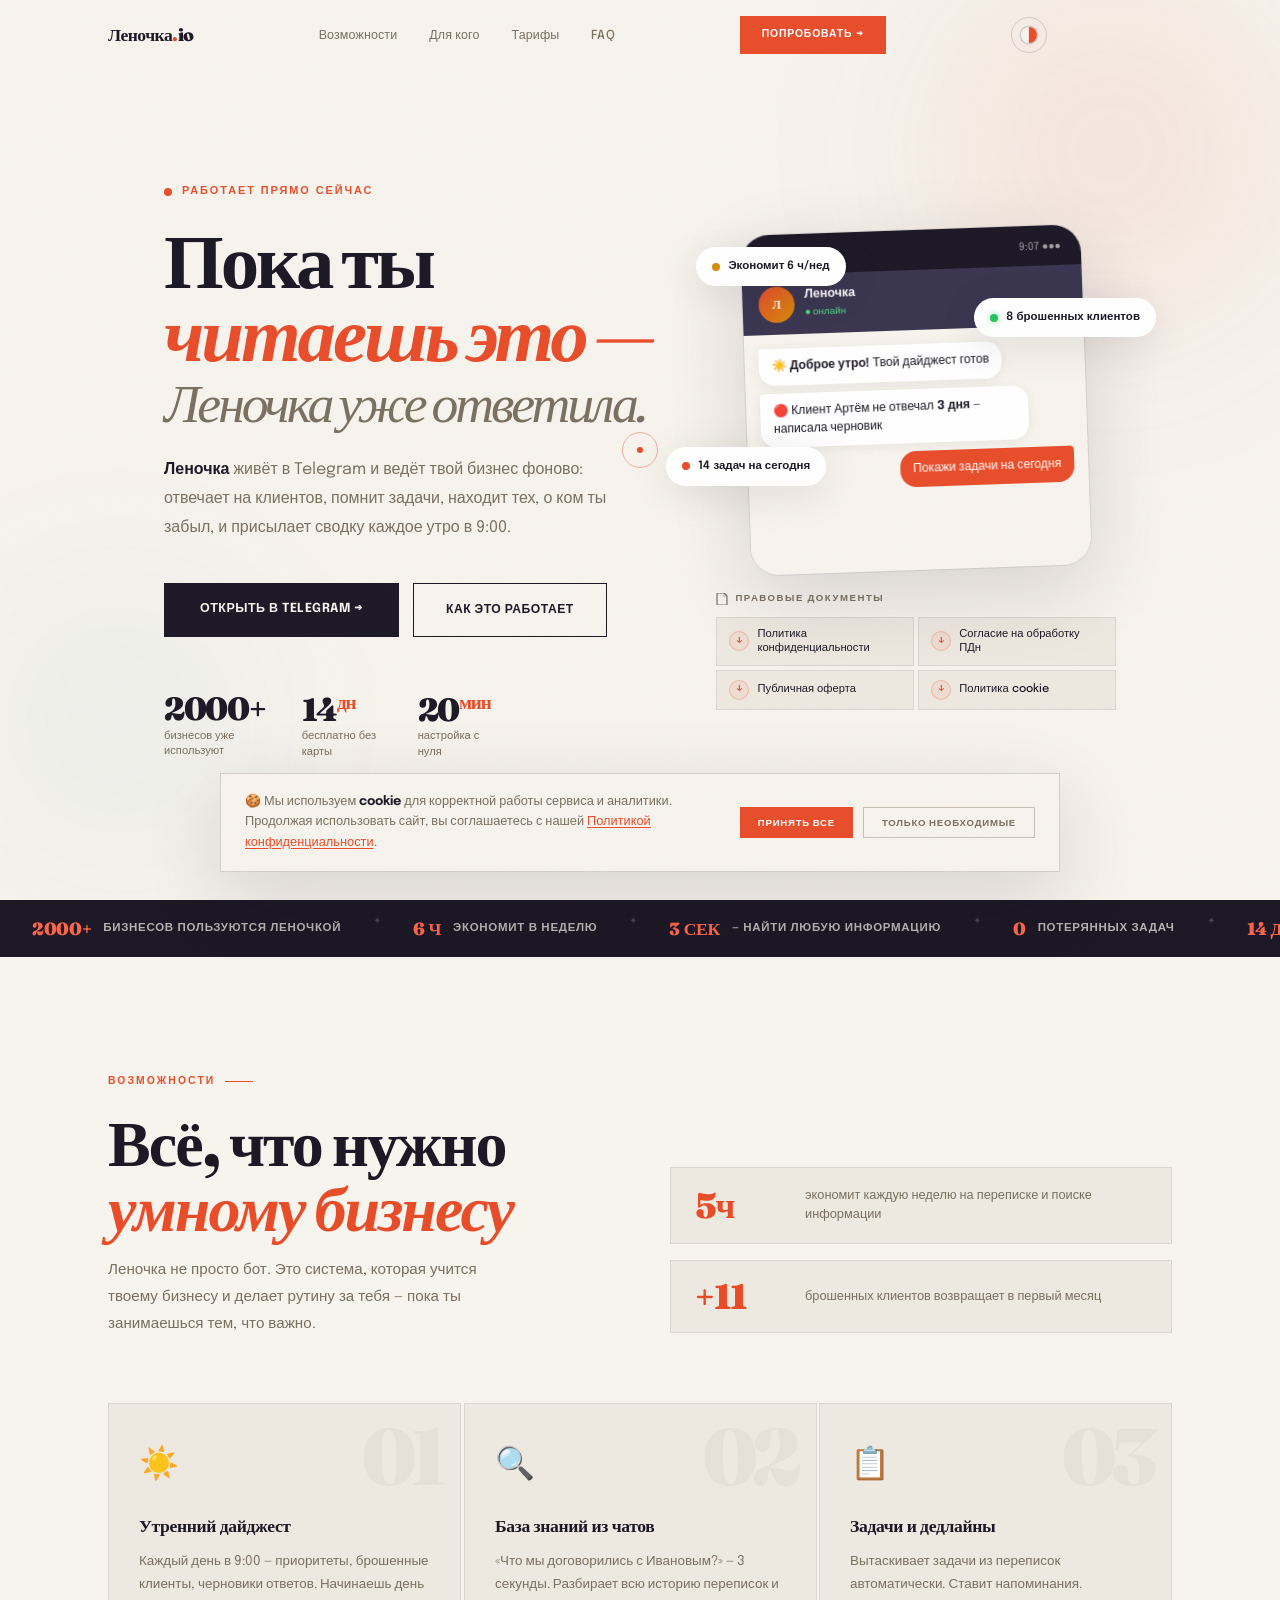
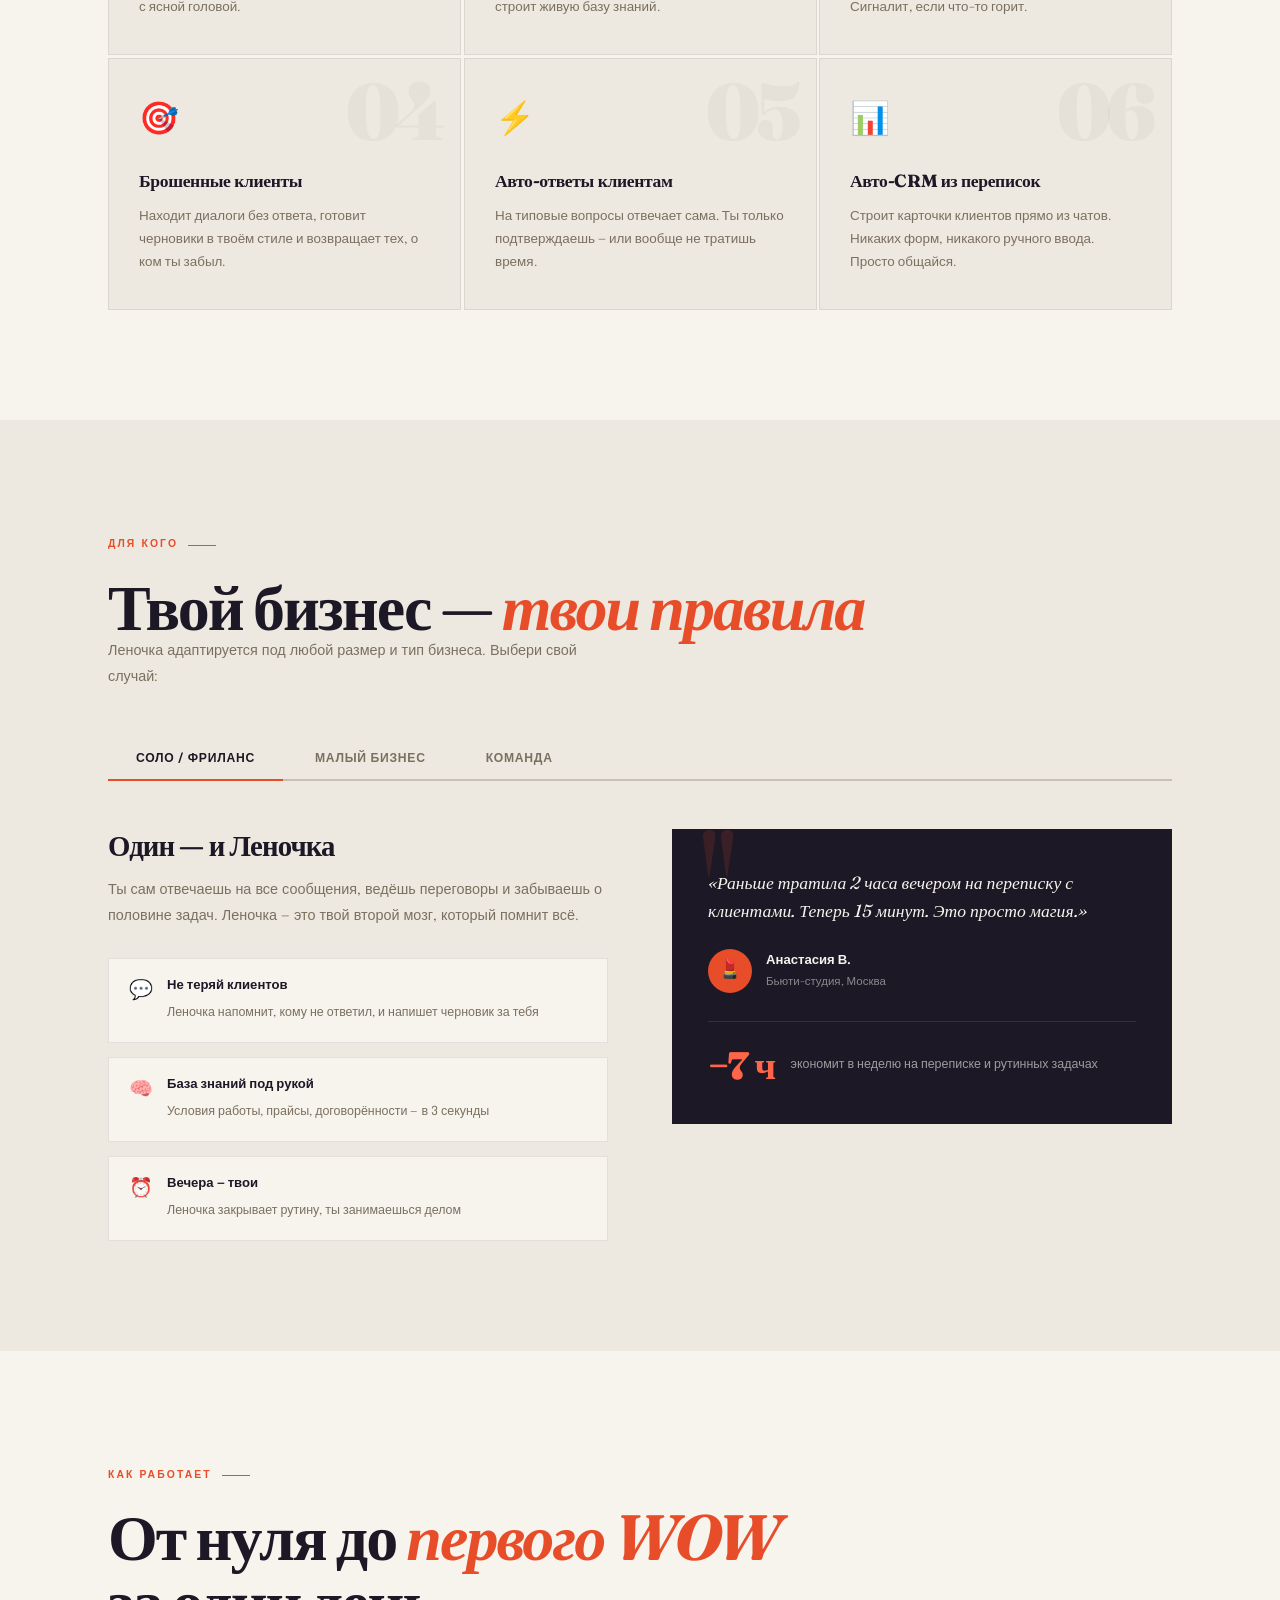
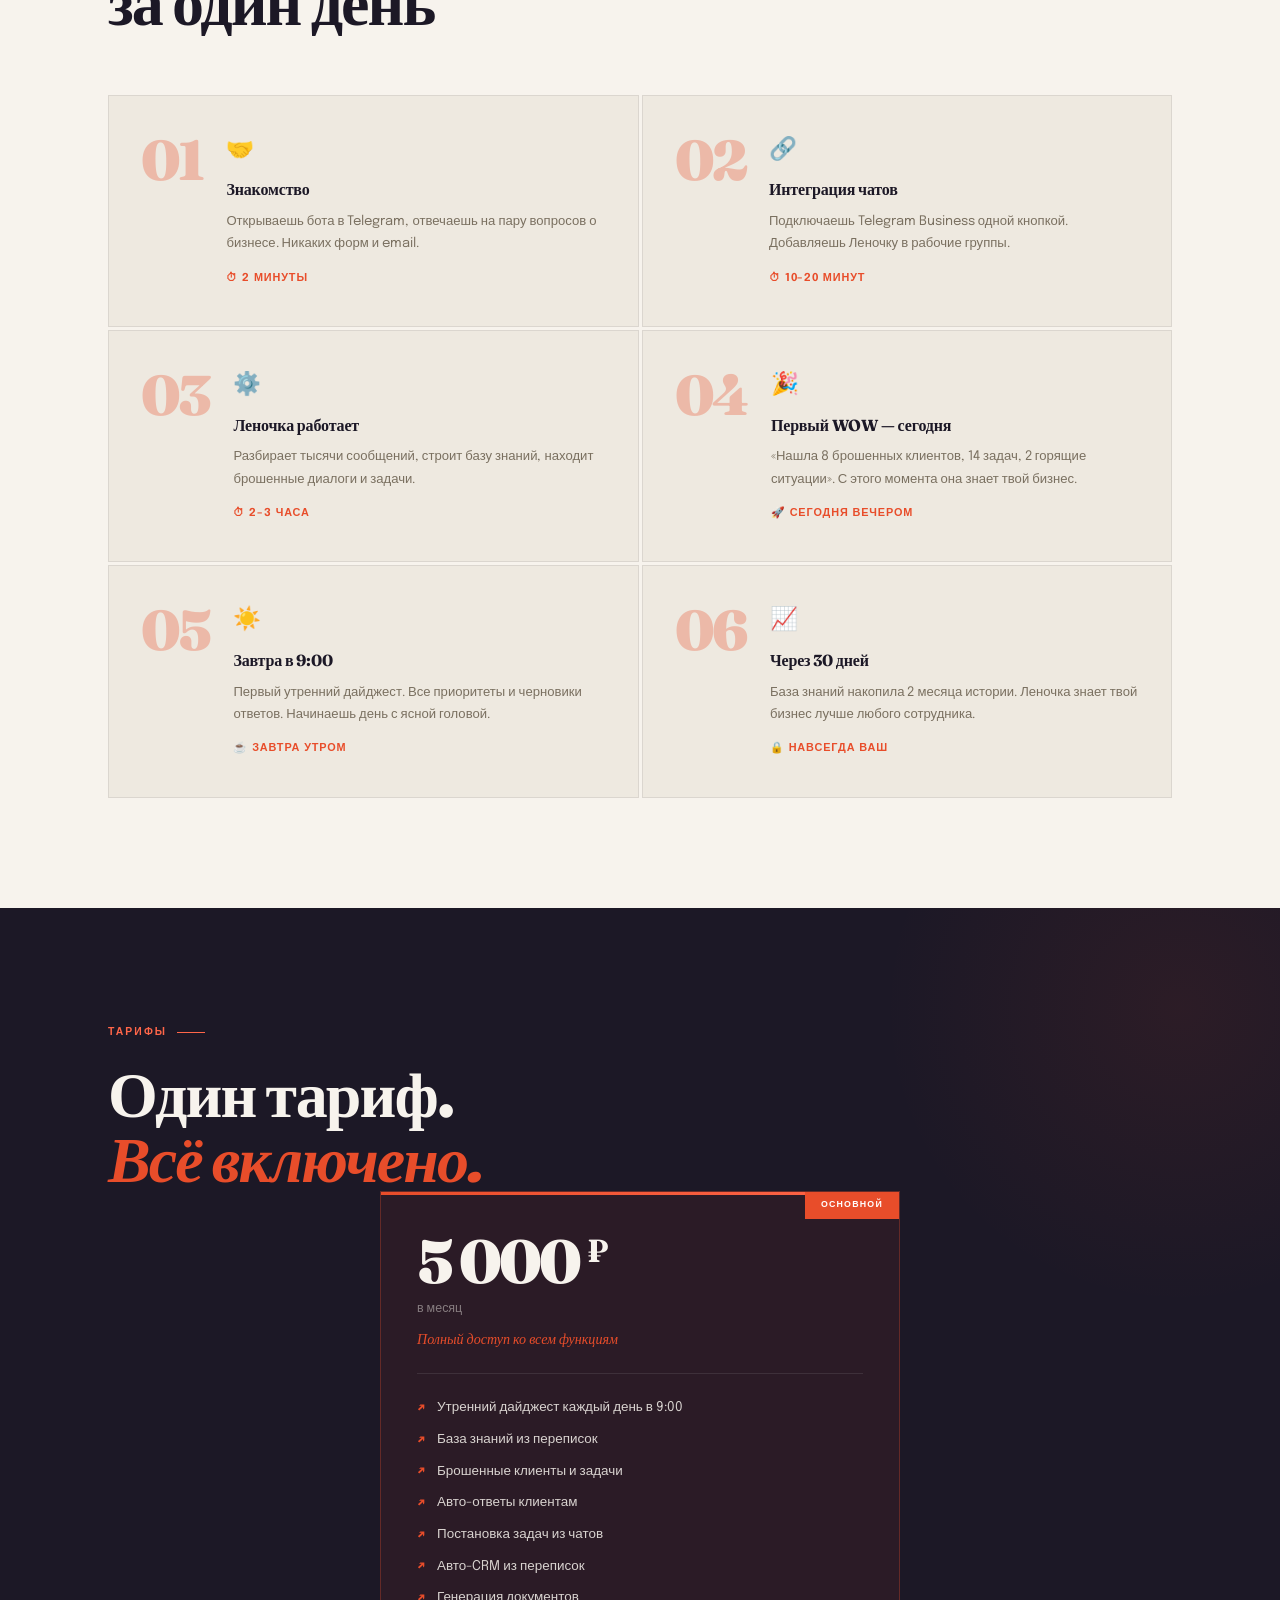
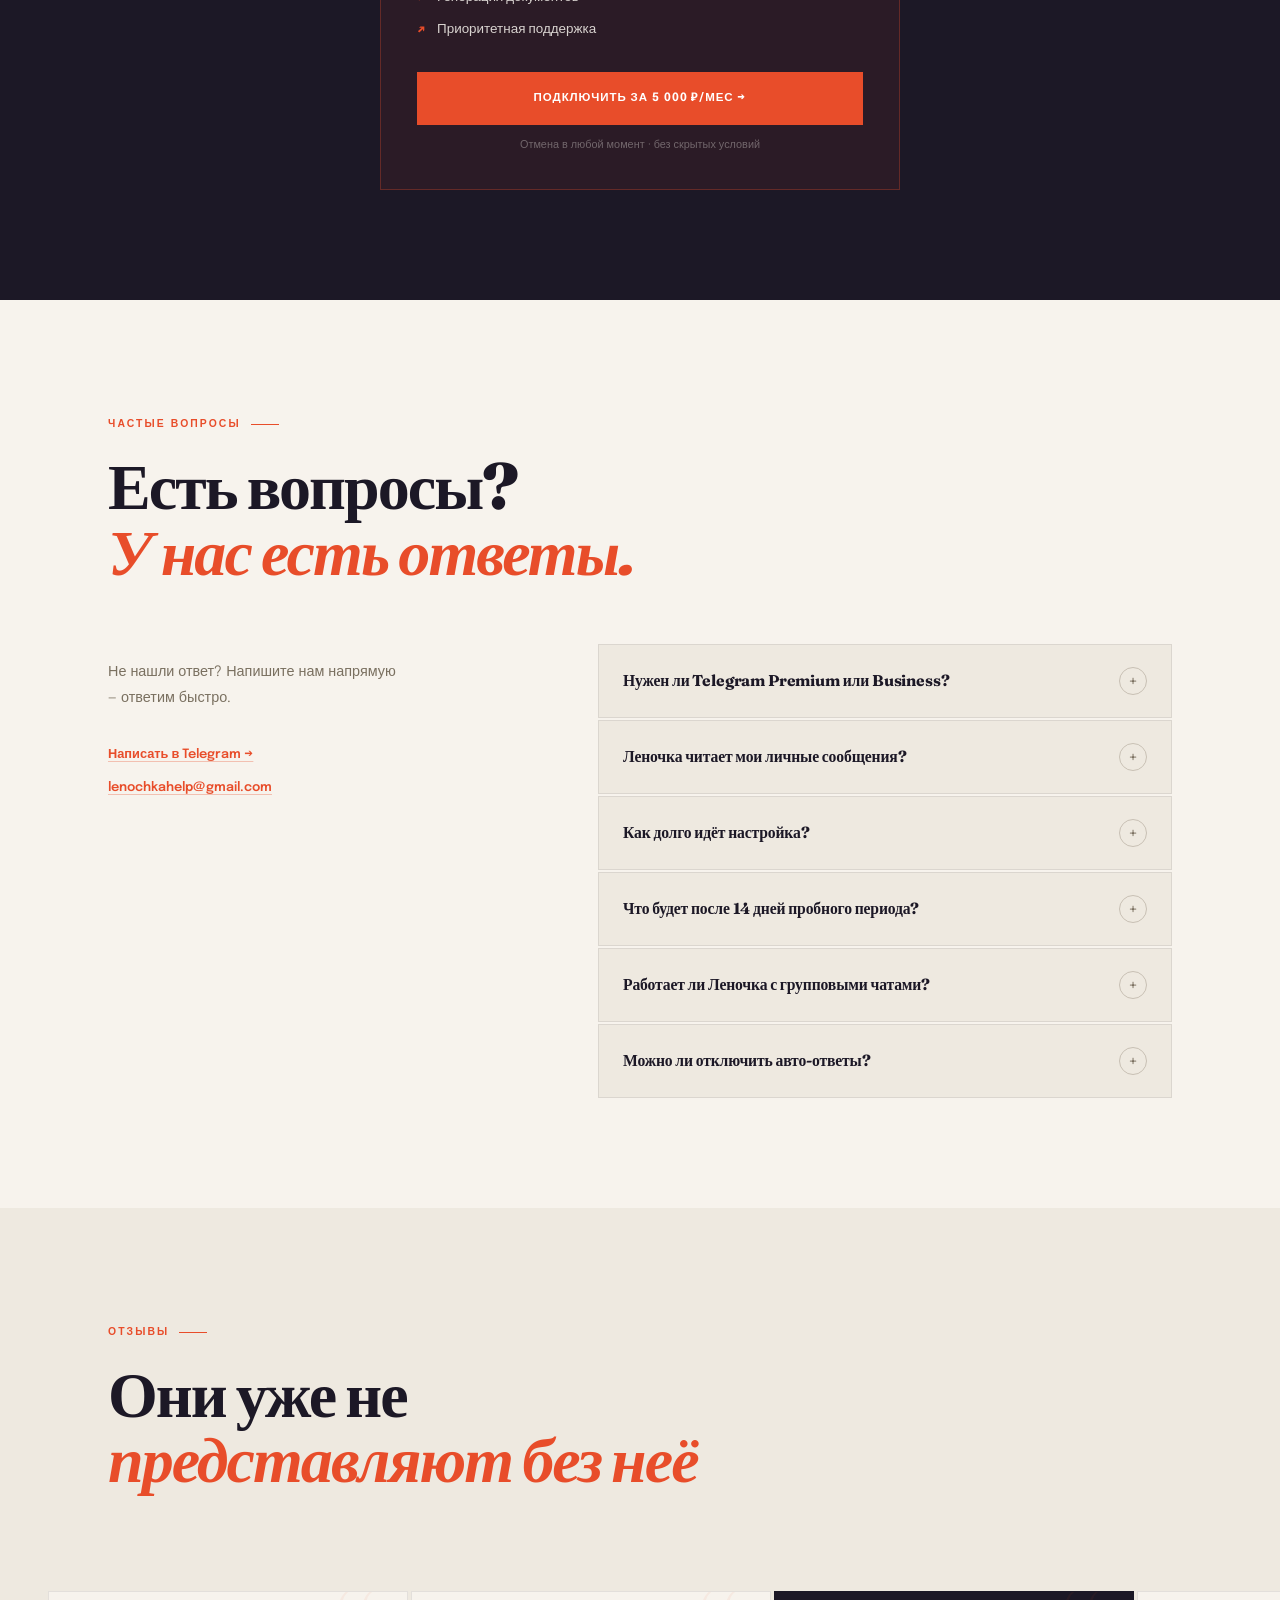
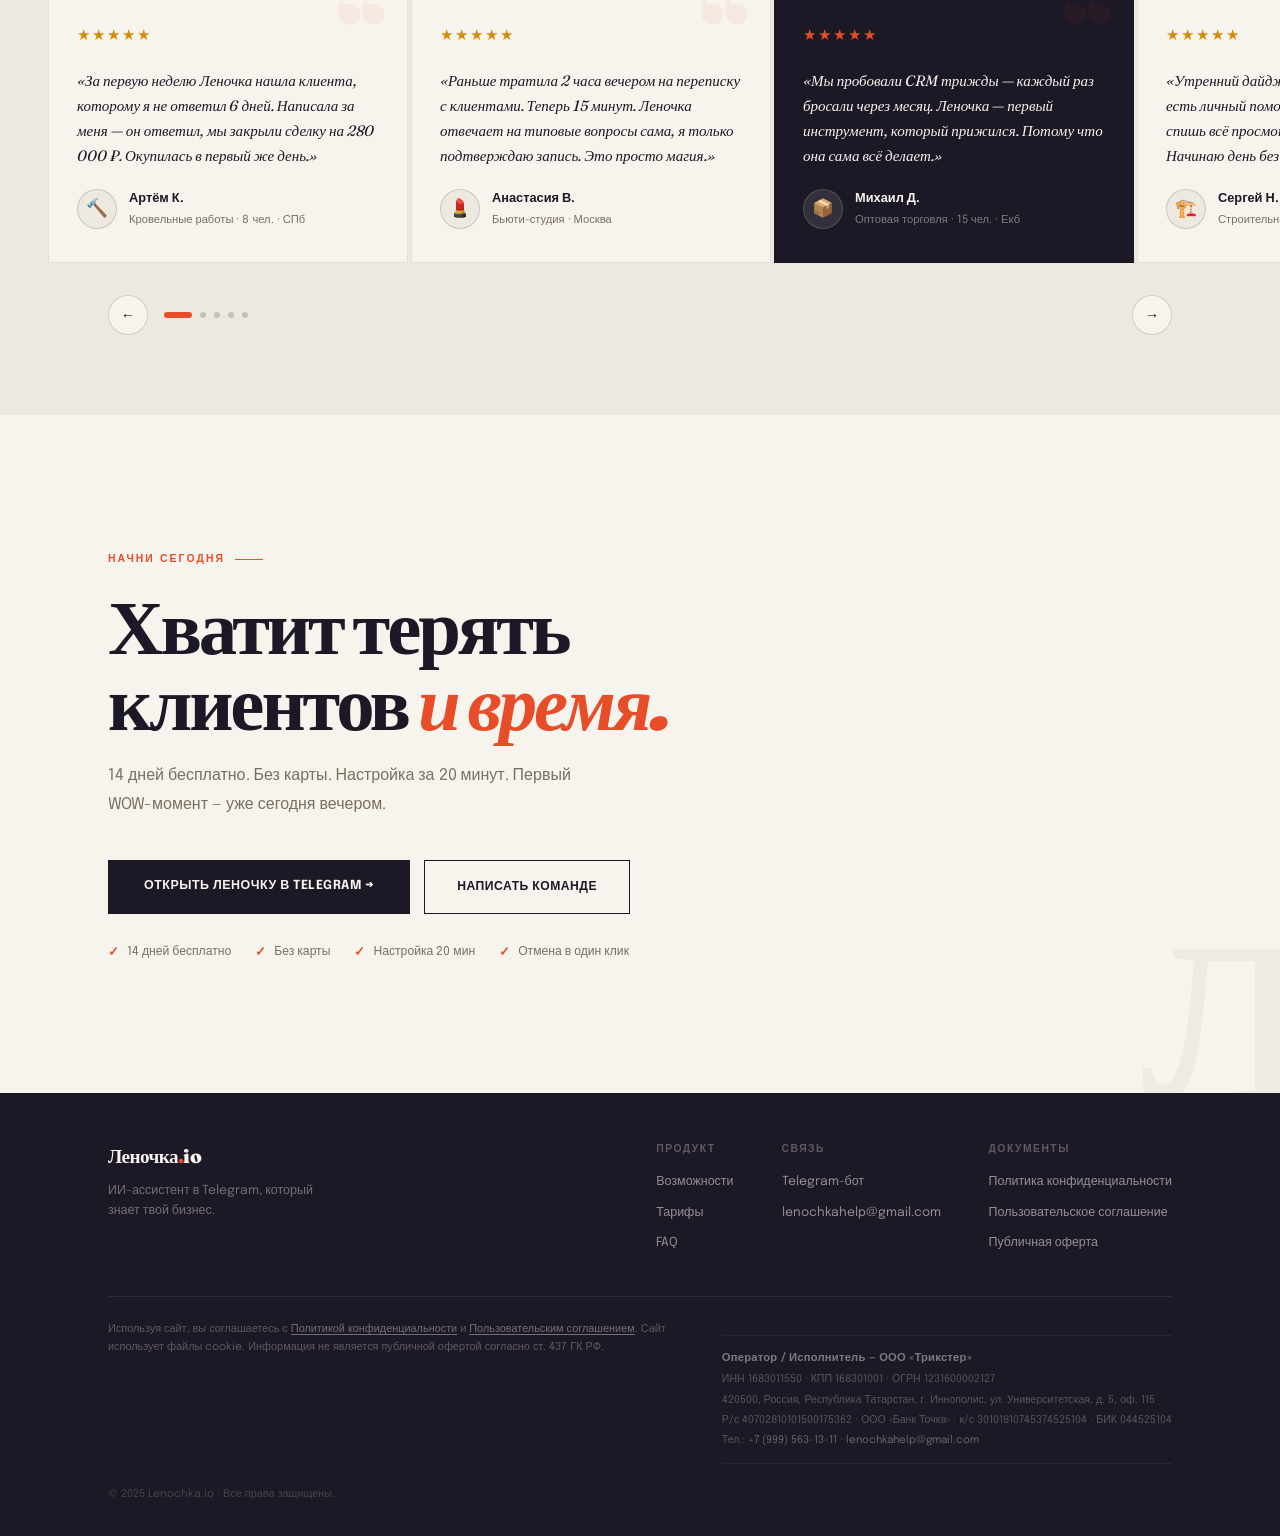
==== commit a4bc2a29: "refactor: remove docs panel and integrate document links into hero section" ====
--- a/index.html
+++ b/index.html
@@ -33,100 +33,6 @@
       </ul>
       <a href="https://t.me/Lenochka24_bot" class="nav-cta" target="_blank" rel="noopener">Попробовать →</a>
 
-      <!-- Docs button + panel -->
-      <div class="docs-btn-wrap" id="docs-btn-wrap">
-        <button class="nav-icon-btn" id="docs-btn" aria-label="Правовые документы" aria-expanded="false">
-          <svg width="16" height="16" viewBox="0 0 16 16" fill="none" aria-hidden="true">
-            <path d="M3 1h7l4 4v9a1 1 0 01-1 1H3a1 1 0 01-1-1V2a1 1 0 011-1z" stroke="currentColor" stroke-width="1.4" stroke-linejoin="round"/>
-            <path d="M10 1v4h4" stroke="currentColor" stroke-width="1.4" stroke-linejoin="round"/>
-            <path d="M5 8h6M5 11h4" stroke="currentColor" stroke-width="1.3" stroke-linecap="round"/>
-          </svg>
-        </button>
-
-        <div id="docs-panel" role="dialog" aria-label="Правовые документы">
-          <div class="panel-header">
-            <span class="panel-title">Документы</span>
-            <button class="panel-close" id="docs-panel-close" aria-label="Закрыть">✕</button>
-          </div>
-          <div class="docs-panel-list">
-            <a href="files/politika-konfidencialnosti.docx"
-               download="Леночка_Политика_конфиденциальности.docx"
-               class="docs-panel-item">
-              <span class="docs-panel-icon" aria-hidden="true">
-                <svg width="14" height="16" viewBox="0 0 14 16" fill="none">
-                  <path d="M2 0h7l4 4v10a1 1 0 01-1 1H2a1 1 0 01-1-1V1a1 1 0 011-1z" fill="currentColor" opacity=".1" stroke="currentColor" stroke-width="1.2" stroke-linejoin="round"/>
-                  <path d="M9 0v4h4" stroke="currentColor" stroke-width="1.2" stroke-linejoin="round" opacity=".5"/>
-                  <path d="M3 7h8M3 10h6" stroke="currentColor" stroke-width="1.1" stroke-linecap="round" opacity=".6"/>
-                </svg>
-              </span>
-              <span class="docs-panel-name">Политика конфиденциальности</span>
-              <span class="docs-panel-dl" aria-hidden="true">
-                <svg width="12" height="12" viewBox="0 0 12 12" fill="none">
-                  <path d="M6 1v7M2.5 5.5L6 9l3.5-3.5M1 11h10" stroke="currentColor" stroke-width="1.4" stroke-linecap="round" stroke-linejoin="round"/>
-                </svg>
-              </span>
-            </a>
-            <a href="files/soglasie-na-obrabotku-pdn.docx"
-               download="Леночка_Согласие_на_обработку_ПДн.docx"
-               class="docs-panel-item">
-              <span class="docs-panel-icon" aria-hidden="true">
-                <svg width="14" height="16" viewBox="0 0 14 16" fill="none">
-                  <path d="M2 0h7l4 4v10a1 1 0 01-1 1H2a1 1 0 01-1-1V1a1 1 0 011-1z" fill="currentColor" opacity=".1" stroke="currentColor" stroke-width="1.2" stroke-linejoin="round"/>
-                  <path d="M9 0v4h4" stroke="currentColor" stroke-width="1.2" stroke-linejoin="round" opacity=".5"/>
-                  <path d="M3.5 9.5l2 2 4.5-4.5" stroke="currentColor" stroke-width="1.3" stroke-linecap="round" stroke-linejoin="round" opacity=".7"/>
-                </svg>
-              </span>
-              <span class="docs-panel-name">Согласие на обработку ПДн</span>
-              <span class="docs-panel-dl" aria-hidden="true">
-                <svg width="12" height="12" viewBox="0 0 12 12" fill="none">
-                  <path d="M6 1v7M2.5 5.5L6 9l3.5-3.5M1 11h10" stroke="currentColor" stroke-width="1.4" stroke-linecap="round" stroke-linejoin="round"/>
-                </svg>
-              </span>
-            </a>
-            <a href="files/publichnaya-oferta.docx"
-               download="Леночка_Публичная_оферта.docx"
-               class="docs-panel-item">
-              <span class="docs-panel-icon" aria-hidden="true">
-                <svg width="14" height="16" viewBox="0 0 14 16" fill="none">
-                  <path d="M2 0h7l4 4v10a1 1 0 01-1 1H2a1 1 0 01-1-1V1a1 1 0 011-1z" fill="currentColor" opacity=".1" stroke="currentColor" stroke-width="1.2" stroke-linejoin="round"/>
-                  <path d="M9 0v4h4" stroke="currentColor" stroke-width="1.2" stroke-linejoin="round" opacity=".5"/>
-                  <path d="M3 7h8M3 10h6M3 13h4" stroke="currentColor" stroke-width="1.1" stroke-linecap="round" opacity=".6"/>
-                </svg>
-              </span>
-              <span class="docs-panel-name">Публичная оферта</span>
-              <span class="docs-panel-dl" aria-hidden="true">
-                <svg width="12" height="12" viewBox="0 0 12 12" fill="none">
-                  <path d="M6 1v7M2.5 5.5L6 9l3.5-3.5M1 11h10" stroke="currentColor" stroke-width="1.4" stroke-linecap="round" stroke-linejoin="round"/>
-                </svg>
-              </span>
-            </a>
-            <a href="files/politika-cookie.docx"
-               download="Леночка_Политика_cookie.docx"
-               class="docs-panel-item">
-              <span class="docs-panel-icon" aria-hidden="true">
-                <svg width="14" height="16" viewBox="0 0 14 16" fill="none">
-                  <path d="M2 0h7l4 4v10a1 1 0 01-1 1H2a1 1 0 01-1-1V1a1 1 0 011-1z" fill="currentColor" opacity=".1" stroke="currentColor" stroke-width="1.2" stroke-linejoin="round"/>
-                  <path d="M9 0v4h4" stroke="currentColor" stroke-width="1.2" stroke-linejoin="round" opacity=".5"/>
-                  <circle cx="5" cy="9.5" r="1.2" fill="currentColor" opacity=".55"/>
-                  <circle cx="9" cy="8.5" r=".9" fill="currentColor" opacity=".45"/>
-                  <circle cx="7" cy="12" r=".8" fill="currentColor" opacity=".5"/>
-                </svg>
-              </span>
-              <span class="docs-panel-name">Политика cookie</span>
-              <span class="docs-panel-dl" aria-hidden="true">
-                <svg width="12" height="12" viewBox="0 0 12 12" fill="none">
-                  <path d="M6 1v7M2.5 5.5L6 9l3.5-3.5M1 11h10" stroke="currentColor" stroke-width="1.4" stroke-linecap="round" stroke-linejoin="round"/>
-                </svg>
-              </span>
-            </a>
-          </div>
-          <div class="docs-panel-footer">
-            Документы для ознакомления и модерации
-          </div>
-        </div>
-
-        <div id="docs-backdrop" class="panel-backdrop"></div>
-      </div>
 
       <!-- Theme customiser button + panel -->
       <div class="theme-btn-wrap" id="theme-btn-wrap">
@@ -262,6 +168,44 @@
                 Экономит 6 ч/нед
               </div>
             </div>
+
+            <!-- Документы под иллюстрацией -->
+            <div class="hero-docs">
+              <div class="hero-docs-label">
+                <svg width="12" height="12" viewBox="0 0 12 12" fill="none" aria-hidden="true">
+                  <path d="M2 0h6l3 3v8a1 1 0 01-1 1H2a1 1 0 01-1-1V1a1 1 0 011-1z" stroke="currentColor" stroke-width="1.2" stroke-linejoin="round"/>
+                  <path d="M8 0v3h3" stroke="currentColor" stroke-width="1.2" stroke-linejoin="round" opacity=".5"/>
+                </svg>
+                Правовые документы
+              </div>
+              <div class="hero-docs-grid">
+                <a href="files/politika-konfidencialnosti.docx"
+                   download="Леночка_Политика_конфиденциальности.docx"
+                   class="hero-doc-btn">
+                  <span class="hero-doc-btn-arrow">↓</span>
+                  <span>Политика конфиденциальности</span>
+                </a>
+                <a href="files/soglasie-na-obrabotku-pdn.docx"
+                   download="Леночка_Согласие_на_обработку_ПДн.docx"
+                   class="hero-doc-btn">
+                  <span class="hero-doc-btn-arrow">↓</span>
+                  <span>Согласие на обработку ПДн</span>
+                </a>
+                <a href="files/publichnaya-oferta.docx"
+                   download="Леночка_Публичная_оферта.docx"
+                   class="hero-doc-btn">
+                  <span class="hero-doc-btn-arrow">↓</span>
+                  <span>Публичная оферта</span>
+                </a>
+                <a href="files/politika-cookie.docx"
+                   download="Леночка_Политика_cookie.docx"
+                   class="hero-doc-btn">
+                  <span class="hero-doc-btn-arrow">↓</span>
+                  <span>Политика cookie</span>
+                </a>
+              </div>
+            </div>
+
           </div>
 
         </div>
--- a/css/style.css
+++ b/css/style.css
@@ -7,68 +7,29 @@
 
 /* ─── VARIABLES ─────────────────────────────────────────────── */
 :root {
-  /* Backgrounds */
   --bg:      #f7f3ed;
   --bg2:     #eee9e0;
   --bg3:     #e5dfd4;
-  /* Text */
   --ink:     #1c1826;
   --ink2:    #3a3550;
+  --coral:   #e84d2a;
+  --coral2:  #ff6649;
+  --accent-rgb: 232,77,42;
+  --gold:    #d48c0a;
+  --teal:    #0891b2;
   --muted:   #7a7060;
   --dim:     #c8c0b4;
-  /* Accent — Orange (fixed) */
-  --coral:       #e84d2a;
-  --coral2:      #ff6649;
-  --accent-rgb:  232,77,42;
-  /* Supporting */
-  --gold:    #d48c0a;
-  --teal:    #0891b2;
-  /* Borders & Shadows */
-  --border:   rgba(28,24,38,.09);
-  --border2:  rgba(28,24,38,.16);
+  --border:  rgba(28,24,38,.09);
+  --border2: rgba(28,24,38,.16);
   --shadow-s: 0 2px 12px rgba(28,24,38,.07);
   --shadow-m: 0 8px 40px rgba(28,24,38,.10);
   --shadow-l: 0 24px 80px rgba(28,24,38,.14);
-  /* Invert surface (pricing/footer bg in light mode) */
   --surface-flip: #1c1826;
   --surface-flip-text: #f7f3ed;
-  /* Typography */
   --font-display: 'Fraunces', Georgia, serif;
   --font-body:    'Epilogue', sans-serif;
   --ease:    cubic-bezier(.16,1,.3,1);
   --ease-in: cubic-bezier(.4,0,1,1);
-}
-
-/* ── DARK THEME ─────────────────────────────────────────────── */
-[data-theme="dark"] {
-  --bg:      #141110;
-  --bg2:     #1d1a18;
-  --bg3:     #252018;
-  --ink:     #f0ebe3;
-  --ink2:    #c8bfb0;
-  --muted:   #8c8278;
-  --dim:     #3c3530;
-  --border:  rgba(240,235,227,.08);
-  --border2: rgba(240,235,227,.15);
-  --shadow-s: 0 2px 12px rgba(0,0,0,.35);
-  --shadow-m: 0 8px 40px rgba(0,0,0,.5);
-  --shadow-l: 0 24px 80px rgba(0,0,0,.65);
-  --surface-flip: #0d0b0a;
-  --surface-flip-text: #f0ebe3;
-}
-
-/* Accent is fixed to Orange — no overrides needed */
-
-/* ── GLOBAL THEME TRANSITION ────────────────────────────────── */
-html.theme-transitioning *,
-html.theme-transitioning *::before,
-html.theme-transitioning *::after {
-  transition:
-    background-color .45s cubic-bezier(.4,0,.2,1),
-    border-color     .45s cubic-bezier(.4,0,.2,1),
-    color            .45s cubic-bezier(.4,0,.2,1),
-    box-shadow       .45s cubic-bezier(.4,0,.2,1),
-    fill             .45s cubic-bezier(.4,0,.2,1) !important;
 }
 
 /* ─── RESET ─────────────────────────────────────────────────── */
@@ -81,19 +42,9 @@
   overflow-x: hidden;
   line-height: 1.65;
   -webkit-font-smoothing: antialiased;
-}
-/* Cursor hidden only after JS loads custom cursor */
-body.js-cursor { cursor: none; }
-body.js-cursor a, body.js-cursor button,
-body.js-cursor [data-cursor-hover],
-body.js-cursor .aud-tab, body.js-cursor .faq-q,
-body.js-cursor .testi-nav-btn, body.js-cursor .plan-v2-btn,
-body.js-cursor .nav-cta, body.js-cursor .btn-fill,
-body.js-cursor .btn-outline, body.js-cursor .hamburger,
-body.js-cursor .ptoggle, body.js-cursor .cookie-btn,
-body.js-cursor .theme-btn, body.js-cursor .theme-option,
-body.js-cursor .accent-option, body.js-cursor .panel-close,
-body.js-cursor .doc-card { cursor: none; }
+  cursor: none; /* custom cursor */
+}
+@media (pointer: coarse) { body { cursor: auto; } }
 
 a { text-decoration: none; color: inherit; }
 strong { font-weight: 700; }
@@ -104,7 +55,7 @@
   position: fixed;
   inset: 0;
   pointer-events: none;
-  z-index: 1;
+  z-index: 9000;
   opacity: .028;
   background-image: url("data:image/svg+xml,%3Csvg viewBox='0 0 256 256' xmlns='http://www.w3.org/2000/svg'%3E%3Cfilter id='n'%3E%3CfeTurbulence type='fractalNoise' baseFrequency='0.9' numOctaves='4' stitchTiles='stitch'/%3E%3C/filter%3E%3Crect width='100%25' height='100%25' filter='url(%23n)'/%3E%3C/svg%3E");
   background-size: 180px;
@@ -190,18 +141,17 @@
   font-weight: 700;
 }
 
-/* Reveal: hidden only when JS is present (js-ready class on html) */
-.js-ready .reveal {
+.reveal {
   opacity: 0;
-  transform: translateY(28px);
-  transition: opacity .7s var(--ease), transform .7s var(--ease);
-}
-.js-ready .reveal.delay-1 { transition-delay: .08s; }
-.js-ready .reveal.delay-2 { transition-delay: .16s; }
-.js-ready .reveal.delay-3 { transition-delay: .24s; }
-.js-ready .reveal.delay-4 { transition-delay: .32s; }
-.js-ready .reveal.delay-5 { transition-delay: .40s; }
-.js-ready .reveal.visible { opacity: 1; transform: translateY(0); }
+  transform: translateY(32px);
+  transition: opacity .8s var(--ease), transform .8s var(--ease);
+}
+.reveal.delay-1 { transition-delay: .1s; }
+.reveal.delay-2 { transition-delay: .2s; }
+.reveal.delay-3 { transition-delay: .3s; }
+.reveal.delay-4 { transition-delay: .4s; }
+.reveal.delay-5 { transition-delay: .5s; }
+.reveal.visible { opacity: 1; transform: translateY(0); }
 
 /* ─── BUTTONS ───────────────────────────────────────────────── */
 .btn-fill {
@@ -634,7 +584,7 @@
 /* ─── MARQUEE TICKER ────────────────────────────────────────── */
 #ticker {
   background: var(--surface-flip);
-  color: var(--surface-flip-text);
+  color: var(--bg);
   padding: 14px 0;
   overflow: hidden;
   position: relative;
@@ -661,8 +611,7 @@
   letter-spacing: .06em;
   text-transform: uppercase;
   white-space: nowrap;
-  color: rgba(var(--accent-rgb),.25);
-  color: color-mix(in srgb, var(--surface-flip-text) 55%, transparent);
+  color: rgba(247,243,237,.7);
 }
 .ticker-item .t-num {
   font-family: var(--font-display);
@@ -816,8 +765,8 @@
 .aud-tab.active::after { transform: scaleX(1); }
 
 .aud-panels { margin-top: 48px; }
-.js-ready .aud-panel { display: none; }
-.aud-panel.active { display: grid !important; grid-template-columns: 1fr 1fr; gap: 64px; align-items: start; }
+.aud-panel { display: none; }
+.aud-panel.active { display: grid; grid-template-columns: 1fr 1fr; gap: 64px; align-items: start; }
 
 .aud-panel-text h3 {
   font-family: var(--font-display);
@@ -973,9 +922,9 @@
   background: radial-gradient(ellipse, rgba(232,77,42,.08) 0%, transparent 70%);
   pointer-events: none;
 }
-#pricing .section-label { color: var(--coral); }
-#pricing .section-label::after { background: var(--coral); }
-#pricing .display-h { color: var(--surface-flip-text); }
+#pricing .section-label { color: var(--coral2); }
+#pricing .section-label::after { background: var(--coral2); }
+#pricing .display-h { color: var(--bg); }
 
 .pricing-toggle-wrap {
   display: flex;
@@ -1076,7 +1025,7 @@
 .plan-v2-price .price-val { display: inline-block; }
 .plan-v2-period {
   font-size: .72rem;
-  color: color-mix(in srgb, var(--surface-flip-text) 45%, transparent);
+  color: rgba(247,243,237,.4);
   margin-bottom: 6px;
 }
 .plan-v2-anchor {
@@ -1510,54 +1459,101 @@
 }
 
 /* ════════════════════════════════════════════════════════════
-   THEME PANEL
+   DARK THEME
    ════════════════════════════════════════════════════════════ */
-
-/* ── Button in nav ──────────────────────────────────────────── */
-/* .theme-btn extends .nav-icon-btn */
-.theme-btn {
-  position: relative;
-  overflow: hidden;
-}
-/* The half-circle accent preview inside button */
-.theme-btn-inner {
-  width: 16px;
-  height: 16px;
+[data-theme="dark"] {
+  --bg:      #141110;
+  --bg2:     #1d1a18;
+  --bg3:     #252018;
+  --ink:     #f0ebe3;
+  --ink2:    #c8bfb0;
+  --muted:   #8c8278;
+  --dim:     #3c3530;
+  --border:  rgba(240,235,227,.08);
+  --border2: rgba(240,235,227,.15);
+  --shadow-s: 0 2px 12px rgba(0,0,0,.35);
+  --shadow-m: 0 8px 40px rgba(0,0,0,.5);
+  --shadow-l: 0 24px 80px rgba(0,0,0,.65);
+  --surface-flip: #0d0b0a;
+  --surface-flip-text: #f0ebe3;
+}
+
+/* ── Global theme transition ──────────────────────────────── */
+html.theme-transitioning *,
+html.theme-transitioning *::before,
+html.theme-transitioning *::after {
+  transition:
+    background-color .45s cubic-bezier(.4,0,.2,1),
+    border-color     .45s cubic-bezier(.4,0,.2,1),
+    color            .45s cubic-bezier(.4,0,.2,1),
+    box-shadow       .45s cubic-bezier(.4,0,.2,1) !important;
+}
+
+/* ── Dark overrides ───────────────────────────────────────── */
+[data-theme="dark"] #nav.scrolled { background: rgba(20,17,16,.92); }
+[data-theme="dark"] .mobile-menu  { background: rgba(20,17,16,.97); }
+[data-theme="dark"] .phone-card   { background: var(--bg2); }
+[data-theme="dark"] .phone-status-bar,
+[data-theme="dark"] .phone-chat-header { background: var(--bg3); }
+[data-theme="dark"] .cmsg-bot     { background: var(--bg3); box-shadow: none; color: var(--ink); }
+[data-theme="dark"] .phone-messages { background: var(--bg); }
+[data-theme="dark"] .float-chip   { background: var(--bg2); border: 1px solid var(--border2); color: var(--ink); }
+[data-theme="dark"] .feat-card    { background: var(--bg2); }
+[data-theme="dark"] .aud-panel-quote { background: var(--bg3); }
+[data-theme="dark"] .aud-bullet   { background: var(--bg3); }
+[data-theme="dark"] .how-step     { background: var(--bg2); }
+[data-theme="dark"] .how-step:hover { background: var(--bg3); }
+[data-theme="dark"] .faq-item     { background: var(--bg2); }
+[data-theme="dark"] .testi-card-v2 { background: var(--bg2); }
+[data-theme="dark"] .testi-card-v2:nth-child(3n) { background: var(--bg3); color: var(--ink); }
+[data-theme="dark"] .testi-card-v2:nth-child(3n) .testi-role-v2 { color: var(--muted); }
+[data-theme="dark"] .testi-ava-v2 { background: var(--bg3); }
+[data-theme="dark"] .plan-duo     { background: rgba(255,255,255,.04); }
+[data-theme="dark"] .plan-duo.plan-duo-main { background: rgba(var(--accent-rgb),.08); }
+[data-theme="dark"] #sticky-bar   { background: var(--bg2); border-color: var(--border2); }
+[data-theme="dark"] #cookie-banner { background: var(--bg2); }
+[data-theme="dark"] #theme-panel  { background: var(--bg2); }
+[data-theme="dark"] #docs-panel   { background: var(--bg2); }
+[data-theme="dark"] .aside-stat   { background: var(--bg3); }
+[data-theme="dark"] .testi-nav-btn { background: var(--bg3); }
+[data-theme="dark"] .hero-doc-btn { background: var(--bg3); }
+[data-theme="dark"] .hero-doc-btn:hover { background: var(--coral); }
+
+/* ════════════════════════════════════════════════════════════
+   NAV ICON BUTTON + THEME PANEL
+   ════════════════════════════════════════════════════════════ */
+.nav-icon-btn {
+  width: 36px; height: 36px;
+  border: 1.5px solid var(--border2);
+  background: transparent;
   border-radius: 50%;
-  position: relative;
-  overflow: hidden;
-  pointer-events: none;
-  box-shadow: 0 0 0 1.5px var(--border2);
-}
-.theme-btn-inner::before {
-  content: '';
-  position: absolute;
-  inset: 0;
-  background: var(--bg);  /* left half = current bg */
-  clip-path: polygon(0 0, 50% 0, 50% 100%, 0 100%);
-}
-.theme-btn-inner::after {
-  content: '';
-  position: absolute;
-  inset: 0;
-  background: var(--coral); /* right half = accent */
-  clip-path: polygon(50% 0, 100% 0, 100% 100%, 50% 100%);
-}
-
-/* ── Panel backdrop ─────────────────────────────────────────── */
-#theme-backdrop {
-  position: fixed;
-  inset: 0;
-  z-index: 490;
-  display: none;
-}
-#theme-backdrop.open { display: block; }
-
-/* ── The panel itself ───────────────────────────────────────── */
+  cursor: none;
+  display: flex;
+  align-items: center;
+  justify-content: center;
+  color: var(--muted);
+  transition: border-color .2s, color .2s, background .2s, transform .25s var(--ease);
+  flex-shrink: 0;
+}
+.nav-icon-btn:hover,
+.nav-icon-btn[aria-expanded="true"] {
+  border-color: var(--coral);
+  color: var(--coral);
+  background: rgba(var(--accent-rgb),.06);
+  transform: scale(1.08);
+}
+.theme-btn { position: relative; overflow: hidden; }
+
+.panel-backdrop {
+  position: fixed; inset: 0; z-index: 490; display: none;
+}
+.panel-backdrop.open { display: block; }
+
+.theme-btn-wrap { position: relative; }
+
 #theme-panel {
   position: absolute;
-  top: calc(100% + 12px);
-  right: 0;
+  top: calc(100% + 12px); right: 0;
   width: 300px;
   background: var(--bg);
   border: 1.5px solid var(--border2);
@@ -1587,1167 +1583,305 @@
   font-family: var(--font-display);
   font-size: .88rem;
   font-weight: 700;
-  letter-spacing: -.01em;
   color: var(--ink);
 }
 .panel-close {
   width: 24px; height: 24px;
-  border: none;
-  background: none;
-  cursor: none;
-  color: var(--muted);
-  display: flex;
-  align-items: center;
-  justify-content: center;
+  border: none; background: none;
+  cursor: none; color: var(--muted);
+  display: flex; align-items: center; justify-content: center;
   font-size: 1rem;
   transition: color .2s, transform .2s;
   border-radius: 50%;
-  padding: 0;
 }
 .panel-close:hover { color: var(--ink); transform: rotate(90deg); }
-
-.panel-section {
-  padding: 16px 20px;
-}
-.panel-section + .panel-section {
-  border-top: 1px solid var(--border);
-}
+.panel-section { padding: 16px 20px; }
+.panel-section + .panel-section { border-top: 1px solid var(--border); }
 .panel-section-label {
-  font-size: .6rem;
-  font-weight: 700;
-  letter-spacing: .16em;
-  text-transform: uppercase;
-  color: var(--muted);
-  margin-bottom: 12px;
-}
-
-/* ── Theme options (light / dark) ───────────────────────────── */
-.theme-options {
-  display: grid;
-  grid-template-columns: 1fr 1fr;
-  gap: 8px;
-}
+  font-size: .6rem; font-weight: 700; letter-spacing: .16em;
+  text-transform: uppercase; color: var(--muted); margin-bottom: 12px;
+}
+
+.theme-options { display: grid; grid-template-columns: 1fr 1fr; gap: 8px; }
 .theme-option {
-  border: 1.5px solid var(--border);
-  padding: 10px 10px 8px;
-  cursor: none;
-  background: none;
+  border: 1.5px solid var(--border); padding: 10px 10px 8px;
+  cursor: none; background: none;
   transition: border-color .2s, background .2s;
-  display: flex;
-  flex-direction: column;
-  gap: 6px;
-  align-items: flex-start;
-  position: relative;
+  display: flex; flex-direction: column; gap: 6px;
+  align-items: flex-start; position: relative;
 }
 .theme-option:hover { border-color: var(--coral); }
-.theme-option.active {
-  border-color: var(--coral);
-  background: rgba(var(--accent-rgb), .05);
-}
+.theme-option.active { border-color: var(--coral); background: rgba(var(--accent-rgb),.05); }
 .theme-option.active::after {
-  content: '✓';
-  position: absolute;
-  top: 6px; right: 8px;
-  font-size: .65rem;
-  color: var(--coral);
-  font-weight: 700;
-}
-/* Mini page preview inside each option */
+  content: '✓'; position: absolute; top: 6px; right: 8px;
+  font-size: .65rem; color: var(--coral); font-weight: 700;
+}
 .theme-preview {
-  width: 100%;
-  height: 44px;
-  border-radius: 3px;
-  overflow: hidden;
-  position: relative;
-  border: 1px solid var(--border);
-}
-.theme-preview-light {
-  background: #f7f3ed;
-}
-.theme-preview-dark {
-  background: #141110;
-}
+  width: 100%; height: 44px; border-radius: 3px;
+  overflow: hidden; position: relative; border: 1px solid var(--border);
+}
+.theme-preview-light { background: #f7f3ed; }
+.theme-preview-dark  { background: #141110; }
 .theme-preview::before {
-  content: '';
-  position: absolute;
-  top: 8px; left: 8px;
-  right: 8px; height: 5px;
-  border-radius: 2px;
+  content: ''; position: absolute;
+  top: 8px; left: 8px; right: 8px; height: 5px; border-radius: 2px;
 }
 .theme-preview-light::before { background: rgba(28,24,38,.15); }
 .theme-preview-dark::before  { background: rgba(240,235,227,.2); }
 .theme-preview::after {
-  content: '';
-  position: absolute;
-  bottom: 8px; left: 8px;
-  width: 40%; height: 3px;
-  border-radius: 1px;
+  content: ''; position: absolute;
+  bottom: 8px; left: 8px; width: 40%; height: 3px; border-radius: 1px;
   background: var(--coral);
 }
-.theme-option-label {
-  font-size: .72rem;
-  font-weight: 600;
-  color: var(--ink);
-  font-family: var(--font-body);
-}
-
-/* Accent picker removed — fixed to Ocean */
-
-/* ── Panel position wrapper ─────────────────────────────────── */
-.theme-btn-wrap {
-  position: relative;
-}
-
-/* ── Dark mode specific overrides ───────────────────────────── */
-[data-theme="dark"] .nav-logo,
-[data-theme="dark"] .nav-links a { color: var(--ink); }
-[data-theme="dark"] #nav.scrolled {
-  background: rgba(20,17,16,.92);
-}
-[data-theme="dark"] .mobile-menu {
-  background: rgba(20,17,16,.97);
-}
-[data-theme="dark"] .phone-card { background: var(--bg2); }
-[data-theme="dark"] .phone-status-bar,
-[data-theme="dark"] .phone-chat-header { background: var(--bg3); }
-[data-theme="dark"] .cmsg-bot {
-  background: var(--bg3);
-  box-shadow: none;
-  color: var(--ink);
-}
-[data-theme="dark"] .phone-messages { background: var(--bg); }
-[data-theme="dark"] .float-chip {
-  background: var(--bg2);
-  border: 1px solid var(--border2);
-  color: var(--ink);
-}
-[data-theme="dark"] .what-card { background: var(--bg2); }
-[data-theme="dark"] .what-card::after { background: var(--bg3); }
-[data-theme="dark"] .feat-card { background: var(--bg2); }
-[data-theme="dark"] .aud-panel-quote { background: var(--bg3); }
-[data-theme="dark"] .aud-bullet { background: var(--bg3); }
-[data-theme="dark"] .how-step { background: var(--bg2); }
-[data-theme="dark"] .how-step:hover { background: var(--bg3); }
-[data-theme="dark"] .faq-item { background: var(--bg2); }
-[data-theme="dark"] .testi-card-v2 { background: var(--bg2); }
-[data-theme="dark"] .testi-card-v2:nth-child(3n) { background: var(--bg3); color: var(--ink); }
-[data-theme="dark"] .testi-card-v2:nth-child(3n) .testi-role-v2 { color: var(--muted); }
-[data-theme="dark"] .testi-ava-v2 { background: var(--bg3); }
-[data-theme="dark"] .plan-v2 { background: rgba(255,255,255,.04); }
-[data-theme="dark"] .plan-v2.hot { background: rgba(var(--accent-rgb),.08); }
-[data-theme="dark"] #sticky-bar { background: var(--bg2); border-color: var(--border2); }
-[data-theme="dark"] #cookie-banner { background: var(--bg2); }
-[data-theme="dark"] .theme-panel { background: var(--bg2); }
-[data-theme="dark"] #theme-panel { background: var(--bg2); }
-[data-theme="dark"] .theme-preview-light { border-color: var(--border2); }
-[data-theme="dark"] .aside-stat { background: var(--bg3); }
-[data-theme="dark"] .hero-blob-1 { opacity: .7; }
+.theme-option-label { font-size: .72rem; font-weight: 600; color: var(--ink); }
+
+.theme-btn-inner {
+  width: 16px; height: 16px; border-radius: 50%;
+  position: relative; overflow: hidden; pointer-events: none;
+  box-shadow: 0 0 0 1.5px var(--border2);
+}
+.theme-btn-inner::before {
+  content: ''; position: absolute; inset: 0;
+  background: var(--bg);
+  clip-path: polygon(0 0, 50% 0, 50% 100%, 0 100%);
+}
+.theme-btn-inner::after {
+  content: ''; position: absolute; inset: 0;
+  background: var(--coral);
+  clip-path: polygon(50% 0, 100% 0, 100% 100%, 50% 100%);
+}
+
+body.js-cursor .nav-icon-btn, body.js-cursor .theme-option,
+body.js-cursor .panel-close, body.js-cursor .hero-doc-btn { cursor: none; }
 
 /* ════════════════════════════════════════════════════════════
-   DOCS SECTION — Правовые документы
+   PRICING — single plan centered
    ════════════════════════════════════════════════════════════ */
-
-#docs-section {
-  padding: 56px 0 64px;
-  background: var(--bg2);
-  border-top: 1px solid var(--border);
-  border-bottom: 1px solid var(--border);
-  position: relative;
-  z-index: 1;
-}
-
-/* Subtle diagonal lines texture */
-#docs-section::before {
-  content: '';
-  position: absolute;
-  inset: 0;
-  pointer-events: none;
-  opacity: .025;
-  background-image: repeating-linear-gradient(
-    -45deg,
-    var(--ink) 0,
-    var(--ink) 1px,
-    transparent 0,
-    transparent 50%
-  );
-  background-size: 12px 12px;
-}
-
-.docs-header {
-  display: flex;
-  align-items: baseline;
-  justify-content: space-between;
-  gap: 24px;
-  flex-wrap: wrap;
-  margin-bottom: 32px;
-}
-.docs-header-sub {
-  font-size: .82rem;
-  color: var(--muted);
-  font-style: italic;
-  font-family: var(--font-display);
-}
-
-/* ── 4-column grid of cards ─────────────────────────────── */
-.docs-grid {
-  display: grid;
-  grid-template-columns: repeat(4, 1fr);
-  gap: 3px;
-}
-
-/* ── Individual card ────────────────────────────────────── */
-.doc-card {
-  display: flex;
-  flex-direction: column;
-  background: var(--bg);
-  border: 1px solid var(--border);
-  text-decoration: none;
-  color: var(--ink);
-  position: relative;
-  overflow: hidden;
-  cursor: none;
-
-  /* Lift transition */
-  transition:
-    transform    .35s var(--ease),
-    box-shadow   .35s var(--ease),
-    border-color .25s;
-}
-
-/* Accent bar grows from left on hover */
-.doc-card::before {
-  content: '';
-  position: absolute;
-  left: 0; top: 0; bottom: 0;
-  width: 3px;
-  background: var(--coral);
-  transform: scaleY(0);
-  transform-origin: bottom;
-  transition: transform .4s var(--ease);
-}
-
-/* Subtle radial glow on hover */
-.doc-card::after {
-  content: '';
-  position: absolute;
-  inset: 0;
-  background: radial-gradient(
-    ellipse 80% 60% at 30% 50%,
-    rgba(var(--accent-rgb), .05) 0%,
-    transparent 70%
-  );
-  opacity: 0;
-  transition: opacity .4s;
-  pointer-events: none;
-}
-
-.doc-card:hover {
-  transform: translateY(-5px);
-  box-shadow: var(--shadow-m);
-  border-color: var(--border2);
-  z-index: 2;
-}
-.doc-card:hover::before { transform: scaleY(1); }
-.doc-card:hover::after  { opacity: 1; }
-
-/* ── Card top: badge + icon ─────────────────────────────── */
-.doc-card-top {
-  display: flex;
-  align-items: flex-start;
-  justify-content: space-between;
-  padding: 20px 20px 0;
-  position: relative;
-}
-
-.doc-card-badge {
-  font-family: var(--font-body);
-  font-size: .55rem;
-  font-weight: 800;
-  letter-spacing: .14em;
-  text-transform: uppercase;
-  color: var(--coral);
-  background: rgba(var(--accent-rgb), .08);
-  border: 1px solid rgba(var(--accent-rgb), .18);
-  padding: 3px 8px;
-  line-height: 1.6;
-  transition: background .25s, border-color .25s;
-}
-.doc-card:hover .doc-card-badge {
-  background: rgba(var(--accent-rgb), .14);
-  border-color: rgba(var(--accent-rgb), .3);
-}
-
-.doc-card-icon {
-  color: var(--coral);
-  opacity: .7;
-  flex-shrink: 0;
-  transition: opacity .25s, transform .35s var(--ease);
-}
-.doc-card:hover .doc-card-icon {
-  opacity: 1;
-  transform: scale(1.1) rotate(-3deg);
-}
-
-/* ── Card body: name + description ─────────────────────── */
-.doc-card-body {
-  padding: 16px 20px 12px;
-  flex: 1;
-}
-
-.doc-card-name {
-  font-family: var(--font-display);
-  font-size: .98rem;
-  font-weight: 700;
-  letter-spacing: -.02em;
-  line-height: 1.2;
-  margin-bottom: 8px;
-  color: var(--ink);
-  transition: color .2s;
-}
-.doc-card:hover .doc-card-name { color: var(--coral); }
-
-.doc-card-desc {
-  font-size: .76rem;
-  color: var(--muted);
-  line-height: 1.6;
-}
-
-/* ── Card footer: download CTA ──────────────────────────── */
-.doc-card-footer {
-  display: flex;
-  align-items: center;
-  justify-content: space-between;
-  padding: 14px 20px 18px;
-  border-top: 1px solid var(--border);
-  margin-top: auto;
-  transition: border-color .25s, background .25s;
-}
-.doc-card:hover .doc-card-footer {
-  background: rgba(var(--accent-rgb), .04);
-  border-color: rgba(var(--accent-rgb), .15);
-}
-
-.doc-card-dl-label {
-  font-family: var(--font-body);
-  font-size: .68rem;
-  font-weight: 700;
-  letter-spacing: .1em;
-  text-transform: uppercase;
-  color: var(--muted);
-  transition: color .2s;
-}
-.doc-card:hover .doc-card-dl-label { color: var(--coral); }
-
-.doc-card-arrow {
-  width: 32px;
-  height: 32px;
-  border-radius: 50%;
-  border: 1.5px solid var(--border2);
-  display: flex;
-  align-items: center;
-  justify-content: center;
-  color: var(--muted);
-  flex-shrink: 0;
-  transition:
-    background     .25s var(--ease),
-    border-color   .25s,
-    color          .2s,
-    transform      .4s var(--ease);
-}
-.doc-card:hover .doc-card-arrow {
-  background: var(--coral);
-  border-color: var(--coral);
-  color: #fff;
-  transform: translateY(2px);    /* arrow "falls" down on hover */
-}
-
-/* ── Dark theme overrides ───────────────────────────────── */
-[data-theme="dark"] #docs-section {
-  background: var(--bg2);
-}
-[data-theme="dark"] .doc-card {
-  background: var(--bg3);
-  border-color: var(--border);
-}
-[data-theme="dark"] .doc-card:hover {
-  background: color-mix(in srgb, var(--bg3) 60%, var(--bg));
-}
-
-/* ── Responsive ─────────────────────────────────────────── */
-@media (max-width: 1024px) {
-  .docs-grid { grid-template-columns: repeat(2, 1fr); }
-}
-@media (max-width: 600px) {
-  .docs-grid { grid-template-columns: 1fr; }
-  .docs-header { flex-direction: column; gap: 6px; }
-}
-
-/* ════════════════════════════════════════════════════════════
-   PRICING — 2 plans
-   ════════════════════════════════════════════════════════════ */
-
 .pricing-sub {
   font-size: .96rem;
   color: color-mix(in srgb, var(--surface-flip-text) 55%, transparent);
   margin: -8px 0 48px;
-  font-family: var(--font-display);
-  font-style: italic;
-}
-
+  font-family: var(--font-display); font-style: italic;
+}
 .plans-duo {
-  display: grid;
-  grid-template-columns: 1fr 1.35fr;
-  gap: 3px;
-  align-items: stretch;
-}
-
-/* ── Shared card base ───────────────────────────────────── */
+  display: grid; grid-template-columns: 1fr 1.35fr;
+  gap: 3px; align-items: stretch;
+}
+.plans-single { max-width: 520px; margin: 0 auto; }
+
 .plan-duo {
   background: rgba(255,255,255,.05);
   border: 1px solid rgba(255,255,255,.1);
   padding: 40px 36px 36px;
-  display: flex;
-  flex-direction: column;
-  gap: 0;
-  position: relative;
-  overflow: hidden;
+  display: flex; flex-direction: column; gap: 0;
+  position: relative; overflow: hidden;
   transition: background .25s, border-color .25s;
 }
-/* Hide the generic tag — only used as label in .plan-duo-main */
 .plan-duo-tag { display: none; }
-
-/* ── Main plan — featured ───────────────────────────────── */
 .plan-duo-main {
-  background: rgba(var(--accent-rgb), .07);
-  border-color: rgba(var(--accent-rgb), .3);
-}
-.plan-duo-main:hover {
-  background: rgba(var(--accent-rgb), .1);
-}
-
-/* "Основной" badge top-right */
+  background: rgba(var(--accent-rgb),.07);
+  border-color: rgba(var(--accent-rgb),.3);
+}
+.plan-duo-main:hover { background: rgba(var(--accent-rgb),.1); }
 .plan-duo-main-label {
-  position: absolute;
-  top: 0; right: 0;
-  background: var(--coral);
-  color: #fff;
-  font-family: var(--font-body);
-  font-size: .55rem;
-  font-weight: 800;
-  letter-spacing: .14em;
-  text-transform: uppercase;
-  padding: 6px 16px;
-}
-
-/* Top accent line on main plan */
+  position: absolute; top: 0; right: 0;
+  background: var(--coral); color: #fff;
+  font-family: var(--font-body); font-size: .55rem; font-weight: 800;
+  letter-spacing: .14em; text-transform: uppercase; padding: 6px 16px;
+}
 .plan-duo-main::before {
-  content: '';
-  position: absolute;
-  top: 0; left: 0; right: 0;
+  content: ''; position: absolute; top: 0; left: 0; right: 0;
   height: 3px;
   background: linear-gradient(90deg, var(--coral), var(--coral2));
 }
-
-/* ── Price block ────────────────────────────────────────── */
-.plan-duo-price-wrap {
-  margin-bottom: 10px;
-}
+.plan-duo-price-wrap { margin-bottom: 10px; }
 .plan-duo-price {
-  font-family: var(--font-display);
-  font-size: 3.8rem;
-  font-weight: 900;
-  color: var(--surface-flip-text);
-  letter-spacing: -.05em;
-  line-height: 1;
-}
-.plan-duo-currency {
-  font-size: 2rem;
-  vertical-align: super;
-  font-weight: 700;
-}
+  font-family: var(--font-display); font-size: 3.8rem;
+  font-weight: 900; color: var(--surface-flip-text);
+  letter-spacing: -.05em; line-height: 1;
+}
+.plan-duo-currency { font-size: 2rem; vertical-align: super; font-weight: 700; }
 .plan-duo-period {
   font-size: .78rem;
   color: color-mix(in srgb, var(--surface-flip-text) 45%, transparent);
   margin-top: 6px;
 }
-
 .plan-duo-anchor {
-  font-family: var(--font-display);
-  font-style: italic;
-  font-size: .88rem;
-  color: var(--coral);
-  margin-bottom: 24px;
-  line-height: 1.4;
-}
-
+  font-family: var(--font-display); font-style: italic;
+  font-size: .88rem; color: var(--coral); margin-bottom: 24px; line-height: 1.4;
+}
 .plan-duo-divider {
-  height: 1px;
-  background: rgba(255,255,255,.09);
-  margin-bottom: 24px;
-}
-
-/* ── Feature list ───────────────────────────────────────── */
+  height: 1px; background: rgba(255,255,255,.09); margin-bottom: 24px;
+}
 .plan-duo-feats {
-  list-style: none;
-  display: flex;
-  flex-direction: column;
-  gap: 12px;
-  flex: 1;
-  margin-bottom: 32px;
+  list-style: none; display: flex; flex-direction: column;
+  gap: 12px; flex: 1; margin-bottom: 32px;
 }
 .plan-duo-feats li {
-  display: flex;
-  align-items: flex-start;
-  gap: 12px;
+  display: flex; align-items: flex-start; gap: 12px;
   font-size: .84rem;
   color: color-mix(in srgb, var(--surface-flip-text) 70%, transparent);
   line-height: 1.45;
 }
 .plan-duo-feats li::before {
-  content: '↗';
-  color: var(--coral);
-  font-weight: 700;
-  font-size: .82rem;
-  flex-shrink: 0;
-  margin-top: .05em;
+  content: '↗'; color: var(--coral); font-weight: 700;
+  font-size: .82rem; flex-shrink: 0; margin-top: .05em;
 }
 .plan-duo-main .plan-duo-feats li {
   color: color-mix(in srgb, var(--surface-flip-text) 85%, transparent);
 }
-
-/* ── CTA buttons ────────────────────────────────────────── */
 .plan-duo-btn {
-  display: block;
-  text-align: center;
-  padding: 16px 24px;
-  font-family: var(--font-body);
-  font-size: .72rem;
-  font-weight: 700;
-  letter-spacing: .08em;
-  text-transform: uppercase;
-  text-decoration: none;
-  cursor: none;
-  transition: all .25s var(--ease);
-  margin-top: auto;
-}
-.plan-duo-btn-secondary {
-  border: 1.5px solid rgba(255,255,255,.2);
-  color: color-mix(in srgb, var(--surface-flip-text) 65%, transparent);
-  background: transparent;
-}
-.plan-duo-btn-secondary:hover {
-  border-color: var(--coral);
-  color: var(--coral);
-  transform: translateY(-2px);
+  display: block; text-align: center; padding: 16px 24px;
+  font-family: var(--font-body); font-size: .72rem; font-weight: 700;
+  letter-spacing: .08em; text-transform: uppercase;
+  text-decoration: none; cursor: none;
+  transition: all .25s var(--ease); margin-top: auto;
 }
 .plan-duo-btn-primary {
-  background: var(--coral);
-  color: #fff;
-  border: 1.5px solid transparent;
-  position: relative;
-  overflow: hidden;
-}
-.plan-duo-btn-primary::after {
-  content: '';
-  position: absolute;
-  inset: 0;
-  background: linear-gradient(135deg, transparent 40%, rgba(255,255,255,.1));
-  opacity: 0;
-  transition: opacity .2s;
+  background: var(--coral); color: #fff; border: 1.5px solid transparent;
 }
 .plan-duo-btn-primary:hover {
-  background: var(--coral2);
-  transform: translateY(-2px);
+  background: var(--coral2); transform: translateY(-2px);
   box-shadow: 0 8px 32px rgba(var(--accent-rgb),.3);
 }
-.plan-duo-btn-primary:hover::after { opacity: 1; }
-
 .plan-duo-cancel {
   font-size: .68rem;
   color: color-mix(in srgb, var(--surface-flip-text) 35%, transparent);
-  text-align: center;
-  margin-top: 12px;
-  line-height: 1.5;
-}
-
-/* ── Responsive ─────────────────────────────────────────── */
-@media (max-width: 768px) {
-  .plans-duo { grid-template-columns: 1fr; }
-  .plan-duo-price { font-size: 3rem; }
+  text-align: center; margin-top: 12px; line-height: 1.5;
 }
 
 /* ════════════════════════════════════════════════════════════
-   NAV ICON BUTTON (shared: docs + theme)
+   TESTIMONIALS — card track
    ════════════════════════════════════════════════════════════ */
-
-.nav-icon-btn {
-  width: 36px;
-  height: 36px;
-  border: 1.5px solid var(--border2);
-  background: transparent;
-  border-radius: 50%;
-  cursor: none;
-  display: flex;
-  align-items: center;
-  justify-content: center;
-  color: var(--muted);
-  transition: border-color .2s, color .2s, background .2s, transform .25s var(--ease);
-  flex-shrink: 0;
-}
-.nav-icon-btn:hover,
-.nav-icon-btn[aria-expanded="true"] {
-  border-color: var(--coral);
-  color: var(--coral);
-  background: rgba(var(--accent-rgb), .06);
-  transform: scale(1.08);
-}
-
-/* ── Shared backdrop ────────────────────────────────────── */
-.panel-backdrop {
-  position: fixed;
-  inset: 0;
-  z-index: 490;
-  display: none;
-}
-.panel-backdrop.open { display: block; }
-
-/* ── Docs button wrapper ────────────────────────────────── */
-.docs-btn-wrap {
-  position: relative;
-}
-
-/* ── Docs panel ─────────────────────────────────────────── */
-#docs-panel {
-  position: absolute;
-  top: calc(100% + 12px);
-  right: 0;
-  width: 320px;
-  background: var(--bg);
-  border: 1.5px solid var(--border2);
-  box-shadow: var(--shadow-l);
-  z-index: 500;
-  transform-origin: top right;
-  transform: scale(.92) translateY(-8px);
-  opacity: 0;
-  pointer-events: none;
-  transition: transform .35s var(--ease), opacity .3s var(--ease);
-}
-#docs-panel.open {
-  transform: scale(1) translateY(0);
-  opacity: 1;
-  pointer-events: auto;
-}
-
-/* ── Docs list ──────────────────────────────────────────── */
-.docs-panel-list {
-  padding: 6px 0;
-}
-
-.docs-panel-item {
-  display: flex;
-  align-items: center;
-  gap: 12px;
-  padding: 13px 20px;
-  text-decoration: none;
-  color: var(--ink);
-  cursor: none;
-  transition: background .18s, color .18s;
-  border-bottom: 1px solid var(--border);
-  position: relative;
-}
-.docs-panel-item:last-child { border-bottom: none; }
-
-.docs-panel-item::before {
-  content: '';
-  position: absolute;
-  left: 0; top: 0; bottom: 0;
-  width: 2px;
-  background: var(--coral);
-  transform: scaleY(0);
-  transition: transform .25s var(--ease);
-}
-.docs-panel-item:hover {
-  background: rgba(var(--accent-rgb), .05);
-  color: var(--coral);
-}
-.docs-panel-item:hover::before { transform: scaleY(1); }
-
-.docs-panel-icon {
-  color: var(--muted);
-  flex-shrink: 0;
-  display: flex;
-  align-items: center;
-  transition: color .18s;
-}
-.docs-panel-item:hover .docs-panel-icon { color: var(--coral); }
-
-.docs-panel-name {
-  font-size: .8rem;
-  font-weight: 500;
-  flex: 1;
-  line-height: 1.3;
-  font-family: var(--font-body);
-}
-
-.docs-panel-dl {
-  width: 26px;
-  height: 26px;
-  border-radius: 50%;
-  border: 1.5px solid var(--border2);
-  display: flex;
-  align-items: center;
-  justify-content: center;
-  color: var(--muted);
-  flex-shrink: 0;
-  transition: background .2s, border-color .2s, color .2s, transform .3s var(--ease);
-}
-.docs-panel-item:hover .docs-panel-dl {
-  background: var(--coral);
-  border-color: var(--coral);
-  color: #fff;
-  transform: translateY(2px);
-}
-
-/* ── Footer note ────────────────────────────────────────── */
-.docs-panel-footer {
-  padding: 10px 20px;
-  font-size: .64rem;
-  color: var(--muted);
-  border-top: 1px solid var(--border);
-  font-style: italic;
-  font-family: var(--font-display);
-}
-
-/* ── Dark theme ─────────────────────────────────────────── */
-[data-theme="dark"] #docs-panel { background: var(--bg2); }
-[data-theme="dark"] .docs-panel-item:hover { background: rgba(var(--accent-rgb), .08); }
-
-/* ── Cursor: none for docs items ────────────────────────── */
-body.js-cursor .docs-panel-item,
-body.js-cursor .nav-icon-btn { cursor: none; }
-
-/* ════════════════════════════════════════════════════════════
-   TESTIMONIALS — Auto Carousel
-   ════════════════════════════════════════════════════════════ */
-
 #testimonials {
-  padding: 110px 0 80px;
-  background: var(--bg2);
-  position: relative;
-  z-index: 1;
-}
-
-/* ── Carousel wrapper ───────────────────────────────────── */
-.testi-carousel {
-  position: relative;
-  max-width: 860px;
-  margin: 56px auto 0;
-  padding: 0 72px;       /* space for arrows */
-}
-
-/* ── Arrows ─────────────────────────────────────────────── */
-.testi-arrow {
-  position: absolute;
-  top: 50%;
-  transform: translateY(-50%);
-  width: 44px;
-  height: 44px;
-  border-radius: 50%;
-  border: 1.5px solid var(--border2);
-  background: var(--bg);
-  color: var(--ink);
-  cursor: none;
-  display: flex;
-  align-items: center;
-  justify-content: center;
-  z-index: 2;
-  transition: background .2s, border-color .2s, color .2s, transform .25s var(--ease);
-  box-shadow: var(--shadow-s);
-}
-.testi-arrow-prev { left: 0; }
-.testi-arrow-next { right: 0; }
-.testi-arrow:hover {
-  background: var(--coral);
-  border-color: var(--coral);
-  color: #fff;
-  transform: translateY(-50%) scale(1.1);
-}
-
-/* ── Slides container ───────────────────────────────────── */
-.testi-slides {
-  position: relative;
-  overflow: hidden;
-  min-height: 260px;
-}
-
-/* ── Individual slide ───────────────────────────────────── */
-.testi-slide {
-  position: absolute;
-  inset: 0;
-  opacity: 0;
-  transform: translateX(32px);
-  transition: opacity .55s var(--ease), transform .55s var(--ease);
-  pointer-events: none;
-}
-.testi-slide.active {
-  position: relative;  /* takes up space */
-  opacity: 1;
-  transform: translateX(0);
-  pointer-events: auto;
-}
-.testi-slide.exit-left {
-  opacity: 0;
-  transform: translateX(-32px);
-}
-
-/* ── Slide inner layout ─────────────────────────────────── */
-.testi-slide-inner {
-  background: var(--bg);
-  border: 1px solid var(--border);
-  padding: 44px 48px 36px;
-  position: relative;
-  overflow: hidden;
-}
-
-/* Big decorative quote mark */
-.testi-slide-inner::before {
-  content: '\201C';   /* " */
-  position: absolute;
-  top: -10px;
-  right: 32px;
-  font-family: var(--font-display);
-  font-size: 9rem;
-  font-weight: 900;
-  color: rgba(var(--accent-rgb), .07);
-  line-height: 1;
-  pointer-events: none;
-}
-
-/* Accent top bar */
-.testi-slide-inner::after {
-  content: '';
-  position: absolute;
-  top: 0; left: 0; right: 0;
-  height: 3px;
-  background: linear-gradient(90deg, var(--coral) 0%, transparent 80%);
-}
-
-.testi-slide-stars {
-  color: var(--gold);
-  font-size: 1rem;
-  letter-spacing: 3px;
-  margin-bottom: 20px;
-}
-
-.testi-slide-text {
-  font-family: var(--font-display);
-  font-size: clamp(1rem, 2vw, 1.22rem);
-  font-weight: 400;
-  font-style: italic;
-  line-height: 1.65;
-  color: var(--ink);
-  margin-bottom: 32px;
-  quotes: none;
-}
-
-/* ── Person row ─────────────────────────────────────────── */
-.testi-slide-person {
-  display: flex;
-  align-items: center;
-  gap: 16px;
-  padding-top: 24px;
-  border-top: 1px solid var(--border);
-  flex-wrap: wrap;
-}
-
-.testi-slide-ava {
-  width: 48px;
-  height: 48px;
-  border-radius: 50%;
-  background: var(--bg2);
-  border: 1.5px solid var(--border2);
-  display: flex;
-  align-items: center;
-  justify-content: center;
-  font-size: 1.4rem;
-  flex-shrink: 0;
-}
-
-.testi-slide-info { flex: 1; }
-.testi-slide-name {
-  font-family: var(--font-display);
-  font-weight: 700;
-  font-size: .9rem;
-  letter-spacing: -.01em;
-  margin-bottom: 3px;
-}
-.testi-slide-role {
-  font-size: .72rem;
-  color: var(--muted);
-}
-
-/* Result badge */
-.testi-slide-result {
-  text-align: right;
-  flex-shrink: 0;
-}
-.testi-slide-result-num {
-  font-family: var(--font-display);
-  font-size: 1.6rem;
-  font-weight: 900;
-  color: var(--coral);
-  letter-spacing: -.03em;
-  line-height: 1;
-}
-.testi-slide-result-label {
-  font-size: .65rem;
-  color: var(--muted);
-  margin-top: 3px;
-  max-width: 110px;
-  line-height: 1.35;
-}
-
-/* ── Progress bar inside slide ──────────────────────────── */
-.testi-slide-progress {
-  position: absolute;
-  bottom: 0; left: 0;
-  height: 2px;
-  background: var(--coral);
-  width: 0%;
-  transition: width linear;
-  opacity: .45;
-}
-
-/* ── Dot indicators ─────────────────────────────────────── */
-.testi-dots {
-  display: flex;
-  align-items: center;
-  justify-content: center;
-  gap: 8px;
-  margin-top: 28px;
-}
-
-.testi-dot {
-  height: 6px;
-  border-radius: 100px;
-  background: var(--dim);
-  border: none;
-  cursor: none;
-  transition: width .4s var(--ease), background .3s;
-  width: 6px;
-  padding: 0;
-}
-.testi-dot.active {
-  width: 28px;
-  background: var(--coral);
-}
-.testi-dot:hover:not(.active) {
-  background: var(--muted);
-}
-
-/* ── Dark theme ─────────────────────────────────────────── */
-[data-theme="dark"] .testi-slide-inner { background: var(--bg3); }
-[data-theme="dark"] .testi-arrow { background: var(--bg3); }
-
-/* ── Responsive ─────────────────────────────────────────── */
-@media (max-width: 768px) {
-  .testi-carousel { padding: 0 48px; }
-  .testi-slide-inner { padding: 28px 24px 24px; }
-  .testi-slide-result { display: none; }
-  .testi-arrow { width: 36px; height: 36px; }
-}
-
-/* ════════════════════════════════════════════════════════════
-   TESTIMONIALS — card track (restored)
-   ════════════════════════════════════════════════════════════ */
-
-#testimonials {
-  padding: 110px 0 80px;
-  background: var(--bg2);
-  position: relative;
-  z-index: 1;
-}
-
-.testi-track-outer {
-  margin-top: 48px;
-  overflow: hidden;
-}
-
+  padding: 110px 0 80px; background: var(--bg2);
+  position: relative; z-index: 1;
+}
+.testi-track-outer { margin-top: 48px; overflow: hidden; }
 .testi-track-wrap {
-  overflow: hidden;
-  cursor: grab;
-  user-select: none;
-  -webkit-user-select: none;
+  overflow: hidden; cursor: grab;
+  user-select: none; -webkit-user-select: none;
 }
 .testi-track-wrap.dragging { cursor: grabbing; }
-
 .testi-track {
-  display: flex;
-  gap: 3px;
-  padding: 4px 48px 4px;
-  will-change: transform;
-}
-
-/* Cards */
+  display: flex; gap: 3px; padding: 4px 48px 4px; will-change: transform;
+}
 .testi-card-v2 {
-  flex-shrink: 0;
-  width: 360px;
-  background: var(--bg);
-  border: 1px solid var(--border);
-  padding: 32px 28px;
-  display: flex;
-  flex-direction: column;
-  gap: 20px;
+  flex-shrink: 0; width: 360px;
+  background: var(--bg); border: 1px solid var(--border);
+  padding: 32px 28px; display: flex; flex-direction: column; gap: 20px;
   transition: box-shadow .25s, border-color .25s;
-  position: relative;
-  overflow: hidden;
+  position: relative; overflow: hidden;
 }
 .testi-card-v2::before {
-  content: '\201C';
-  position: absolute;
-  top: -8px; right: 20px;
-  font-family: var(--font-display);
-  font-size: 7rem;
-  font-weight: 900;
-  color: rgba(var(--accent-rgb), .06);
-  line-height: 1;
-  pointer-events: none;
-}
-.testi-card-v2:hover {
-  box-shadow: var(--shadow-m);
-  border-color: var(--border2);
-}
-/* Every 3rd card gets ink background */
-.testi-card-v2:nth-child(3n) {
-  background: var(--ink);
-  color: var(--bg);
-}
+  content: '\201C'; position: absolute; top: -8px; right: 20px;
+  font-family: var(--font-display); font-size: 7rem; font-weight: 900;
+  color: rgba(var(--accent-rgb),.06); line-height: 1; pointer-events: none;
+}
+.testi-card-v2:hover { box-shadow: var(--shadow-m); border-color: var(--border2); }
+.testi-card-v2:nth-child(3n) { background: var(--ink); color: var(--bg); }
 .testi-card-v2:nth-child(3n) .testi-stars { color: var(--coral); }
 .testi-card-v2:nth-child(3n) .testi-role-v2 { color: rgba(247,243,237,.45); }
 .testi-card-v2:nth-child(3n) .testi-ava-v2 {
-  background: rgba(255,255,255,.1);
-  border-color: rgba(255,255,255,.15);
-}
-
+  background: rgba(255,255,255,.1); border-color: rgba(255,255,255,.15);
+}
 .testi-stars { color: var(--gold); font-size: .95rem; letter-spacing: 2px; }
-
 .testi-q-v2 {
-  font-family: var(--font-display);
-  font-size: .94rem;
-  line-height: 1.65;
-  font-style: italic;
-  flex: 1;
-}
-
-.testi-person-v2 {
-  display: flex;
-  align-items: center;
-  gap: 12px;
-  margin-top: auto;
-}
+  font-family: var(--font-display); font-size: .94rem;
+  line-height: 1.65; font-style: italic; flex: 1;
+}
+.testi-person-v2 { display: flex; align-items: center; gap: 12px; margin-top: auto; }
 .testi-ava-v2 {
-  width: 40px; height: 40px;
-  border-radius: 50%;
-  background: var(--bg2);
-  border: 1px solid var(--border2);
-  display: flex;
-  align-items: center;
-  justify-content: center;
-  font-size: 1.1rem;
-  flex-shrink: 0;
+  width: 40px; height: 40px; border-radius: 50%;
+  background: var(--bg2); border: 1px solid var(--border2);
+  display: flex; align-items: center; justify-content: center;
+  font-size: 1.1rem; flex-shrink: 0;
 }
 .testi-name-v2 { font-weight: 700; font-size: .8rem; }
 .testi-role-v2 { font-size: .7rem; color: var(--muted); margin-top: 2px; }
 
-/* Dark theme */
+/* Controls: arrows + dots */
+.testi-controls {
+  display: flex; align-items: center; gap: 16px; margin-top: 28px;
+}
+.testi-nav-btn {
+  width: 40px; height: 40px; border-radius: 50%;
+  border: 1.5px solid var(--border2); background: var(--bg);
+  color: var(--ink); cursor: none;
+  display: flex; align-items: center; justify-content: center;
+  font-size: .9rem; flex-shrink: 0;
+  transition: background .2s, border-color .2s, color .2s;
+}
+.testi-nav-btn:hover { background: var(--coral); border-color: var(--coral); color: #fff; }
+.testi-dots { display: flex; align-items: center; gap: 8px; flex: 1; }
+.testi-dot {
+  height: 6px; border-radius: 100px; border: none;
+  background: var(--dim); cursor: none; padding: 0;
+  transition: width .4s var(--ease), background .3s; width: 6px;
+}
+.testi-dot.active { width: 28px; background: var(--coral); }
+.testi-dot:hover:not(.active) { background: var(--muted); }
+
 [data-theme="dark"] .testi-card-v2 { background: var(--bg2); }
 [data-theme="dark"] .testi-card-v2:nth-child(3n) { background: var(--bg3); color: var(--ink); }
 [data-theme="dark"] .testi-card-v2:nth-child(3n) .testi-role-v2 { color: var(--muted); }
 
-/* ── Controls row: arrows + dots ────────────────────────── */
-.testi-controls {
-  display: flex;
-  align-items: center;
-  gap: 16px;
-  margin-top: 28px;
-}
-
-.testi-nav-btn {
-  width: 40px; height: 40px;
-  border-radius: 50%;
-  border: 1.5px solid var(--border2);
-  background: var(--bg);
-  color: var(--ink);
-  cursor: none;
-  display: flex;
-  align-items: center;
-  justify-content: center;
-  font-size: .9rem;
-  transition: background .2s, border-color .2s, color .2s;
-  flex-shrink: 0;
-}
-.testi-nav-btn:hover {
-  background: var(--coral);
-  border-color: var(--coral);
-  color: #fff;
-}
-
-/* Dots */
-.testi-dots {
-  display: flex;
-  align-items: center;
-  gap: 8px;
-  flex: 1;
-}
-.testi-dot {
-  height: 6px;
-  border-radius: 100px;
-  border: none;
-  background: var(--dim);
-  cursor: none;
-  padding: 0;
-  transition: width .4s var(--ease), background .3s;
-  width: 6px;
-}
-.testi-dot.active {
-  width: 28px;
-  background: var(--coral);
-}
-.testi-dot:hover:not(.active) { background: var(--muted); }
-
 /* ════════════════════════════════════════════════════════════
-   PRICING — single plan
+   FOOTER REQUISITES
    ════════════════════════════════════════════════════════════ */
-
-.plans-single {
-  max-width: 520px;
-  margin: 0 auto;
-}
-
-/* ── Footer requisites block ──────────────────────────────── */
 .footer-requisites {
-  display: flex;
-  flex-direction: column;
-  gap: 4px;
-  margin: 14px 0 10px;
-  padding: 14px 0;
+  display: flex; flex-direction: column; gap: 4px;
+  margin: 14px 0 10px; padding: 14px 0;
   border-top: 1px solid rgba(255,255,255,.06);
   border-bottom: 1px solid rgba(255,255,255,.06);
 }
 .footer-requisites span {
-  font-size: .66rem;
-  color: rgba(247,243,237,.28);
-  line-height: 1.55;
+  font-size: .66rem; color: rgba(247,243,237,.28); line-height: 1.55;
 }
 .footer-req-operator {
   font-size: .7rem !important;
   color: rgba(247,243,237,.45) !important;
-  font-weight: 600;
-  letter-spacing: .02em;
-}
-.footer-requisites a {
-  color: rgba(247,243,237,.35);
-  text-decoration: none;
-  transition: color .2s;
-}
-.footer-requisites a:hover { color: rgba(247,243,237,.7); }+  font-weight: 600; letter-spacing: .02em;
+}
+.footer-requisites a { color: rgba(247,243,237,.35); text-decoration: none; transition: color .2s; }
+.footer-requisites a:hover { color: rgba(247,243,237,.7); }
+
+/* ════════════════════════════════════════════════════════════
+   HERO DOCS — document buttons under hero visual
+   ════════════════════════════════════════════════════════════ */
+.hero-docs { margin-top: 20px; }
+.hero-docs-label {
+  display: flex; align-items: center; gap: 7px;
+  font-size: .6rem; font-weight: 700; letter-spacing: .16em;
+  text-transform: uppercase; color: var(--muted); margin-bottom: 10px;
+}
+.hero-docs-grid {
+  display: grid; grid-template-columns: 1fr 1fr; gap: 4px;
+}
+.hero-doc-btn {
+  display: flex; align-items: center; gap: 8px;
+  padding: 9px 12px;
+  background: var(--bg2); border: 1px solid var(--border);
+  color: var(--ink); text-decoration: none;
+  font-size: .7rem; font-weight: 500; font-family: var(--font-body);
+  line-height: 1.3; cursor: none;
+  transition: background .2s, border-color .2s, color .2s, transform .2s var(--ease);
+}
+.hero-doc-btn:hover {
+  background: var(--coral); border-color: var(--coral);
+  color: #fff; transform: translateY(-1px);
+}
+.hero-doc-btn:hover .hero-doc-btn-arrow { transform: translateY(2px); color: #fff; }
+.hero-doc-btn-arrow {
+  width: 20px; height: 20px; border-radius: 50%;
+  border: 1.5px solid rgba(var(--accent-rgb),.25);
+  background: rgba(var(--accent-rgb),.07);
+  display: flex; align-items: center; justify-content: center;
+  font-size: .7rem; color: var(--coral); flex-shrink: 0;
+  transition: transform .25s var(--ease), background .2s, border-color .2s, color .2s;
+}
+@media (max-width: 768px) {
+  .hero-docs-grid { grid-template-columns: 1fr; }
+  .plans-duo { grid-template-columns: 1fr; }
+  .plan-duo-price { font-size: 3rem; }
+}
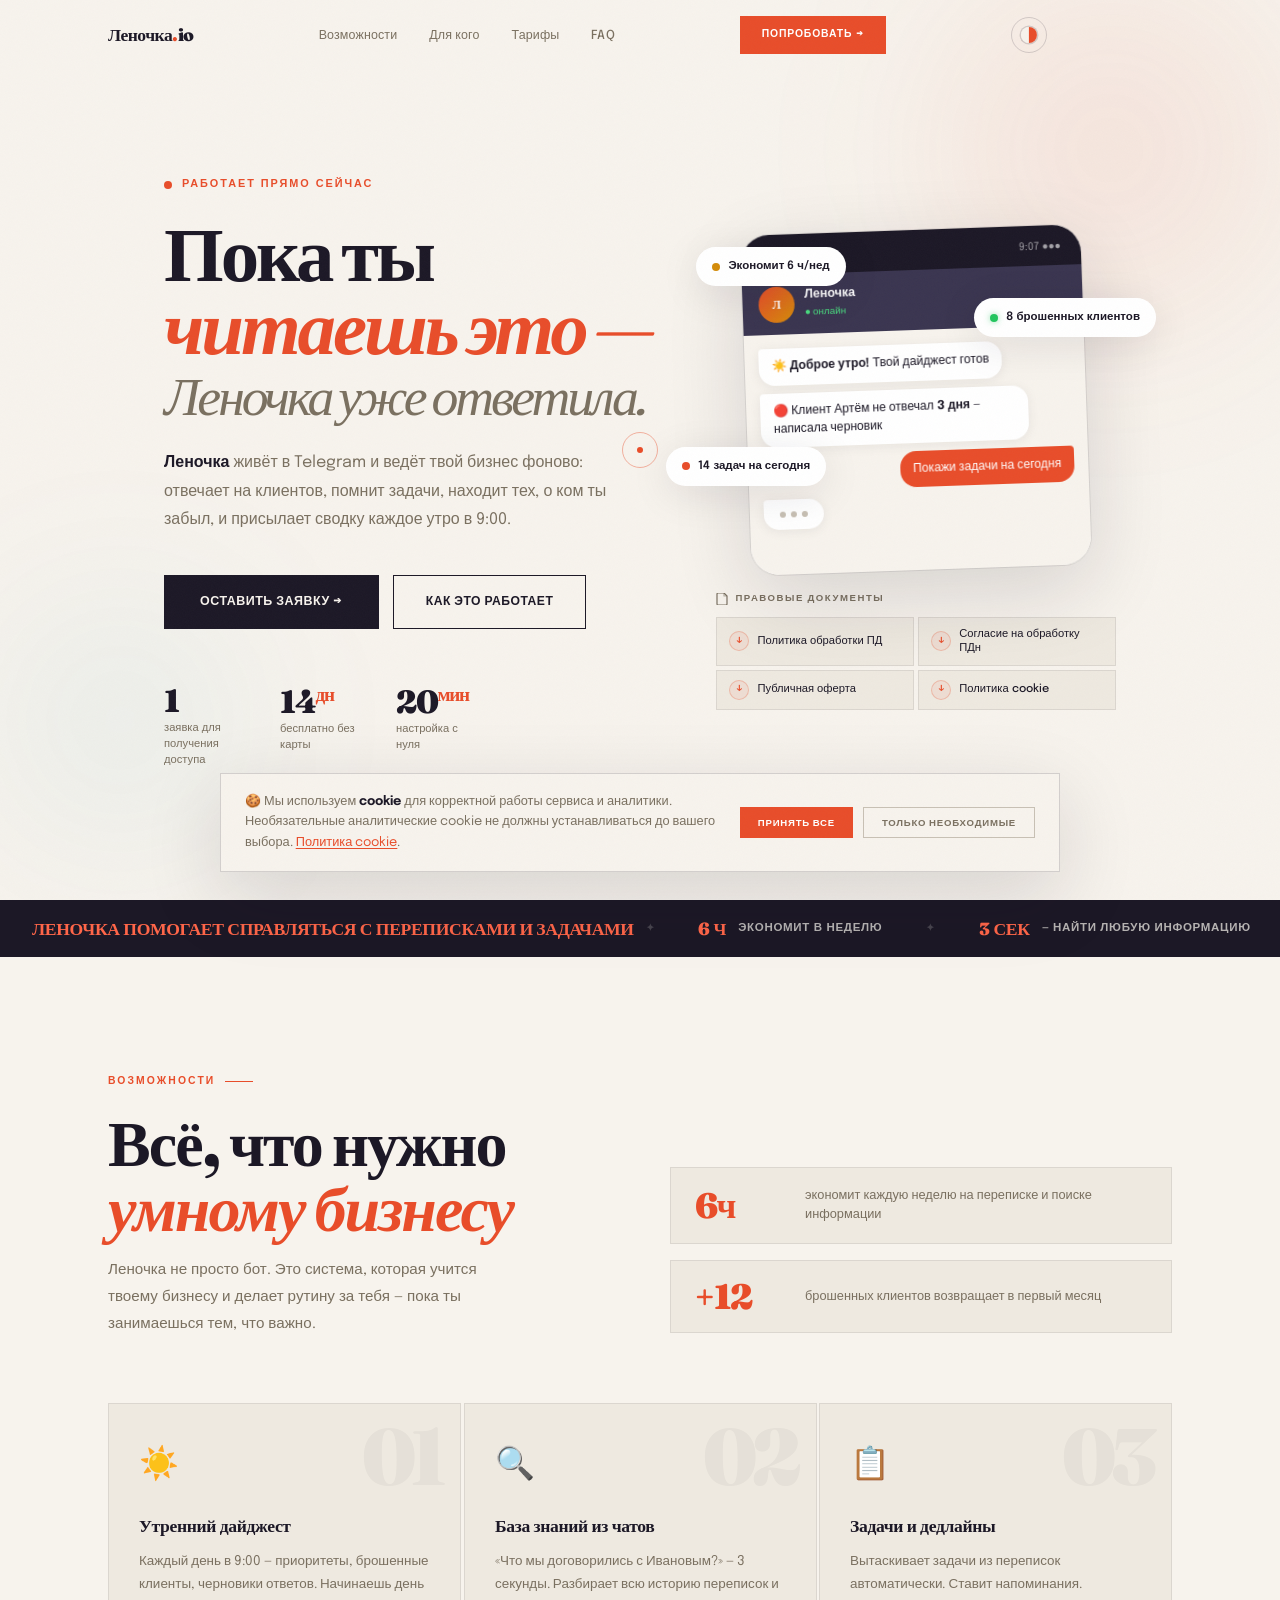
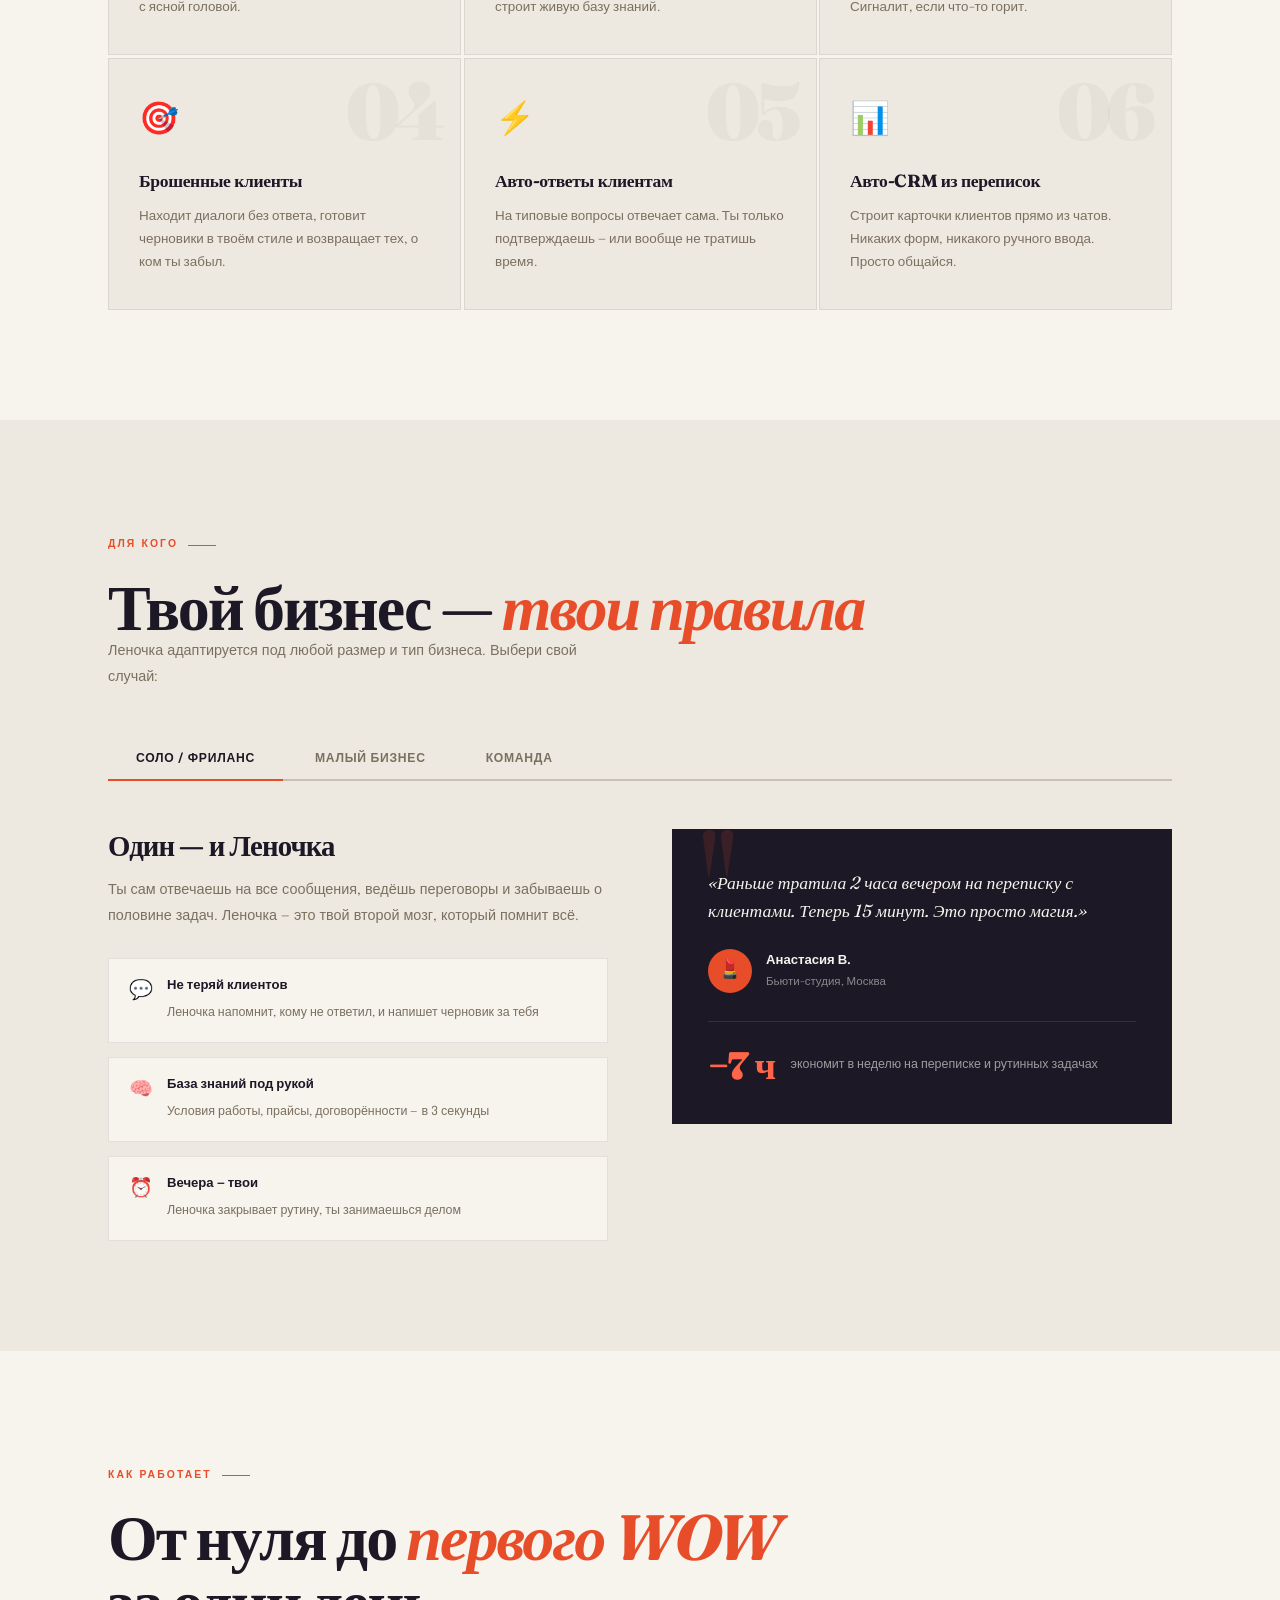
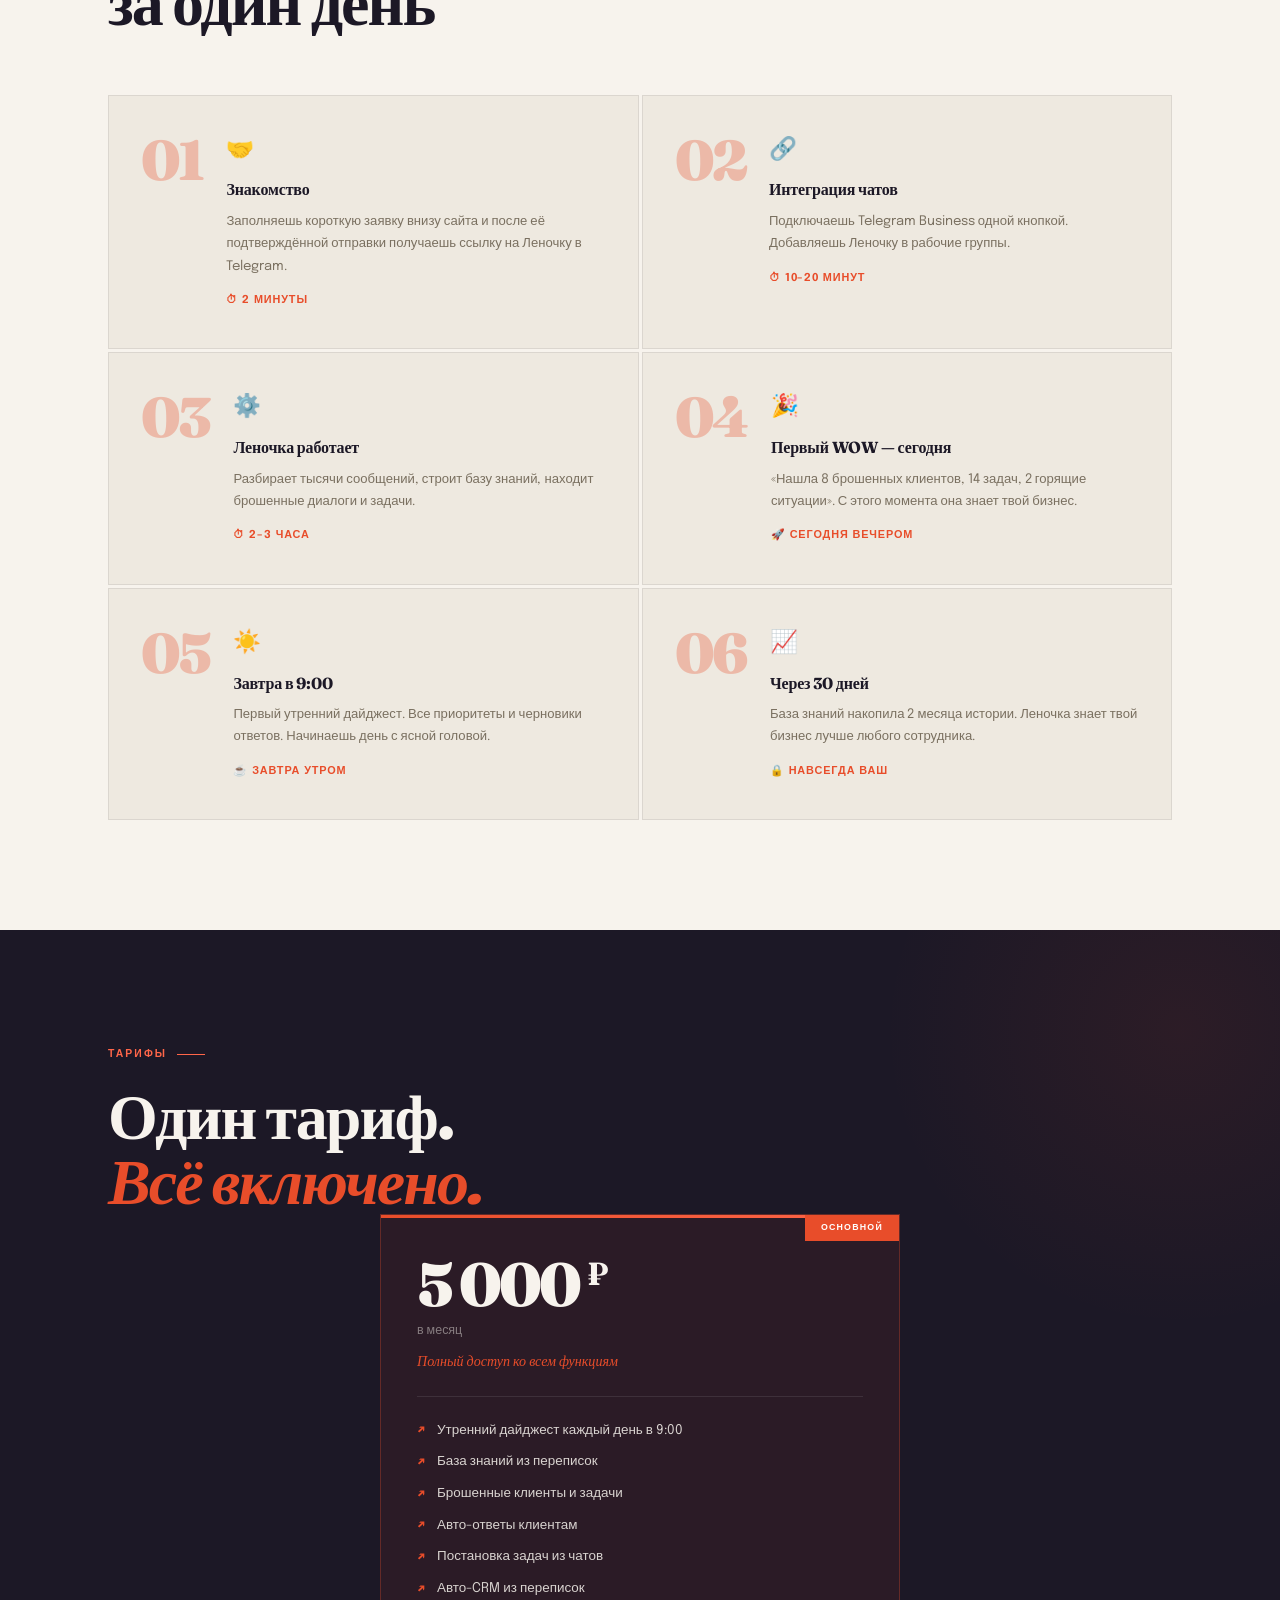
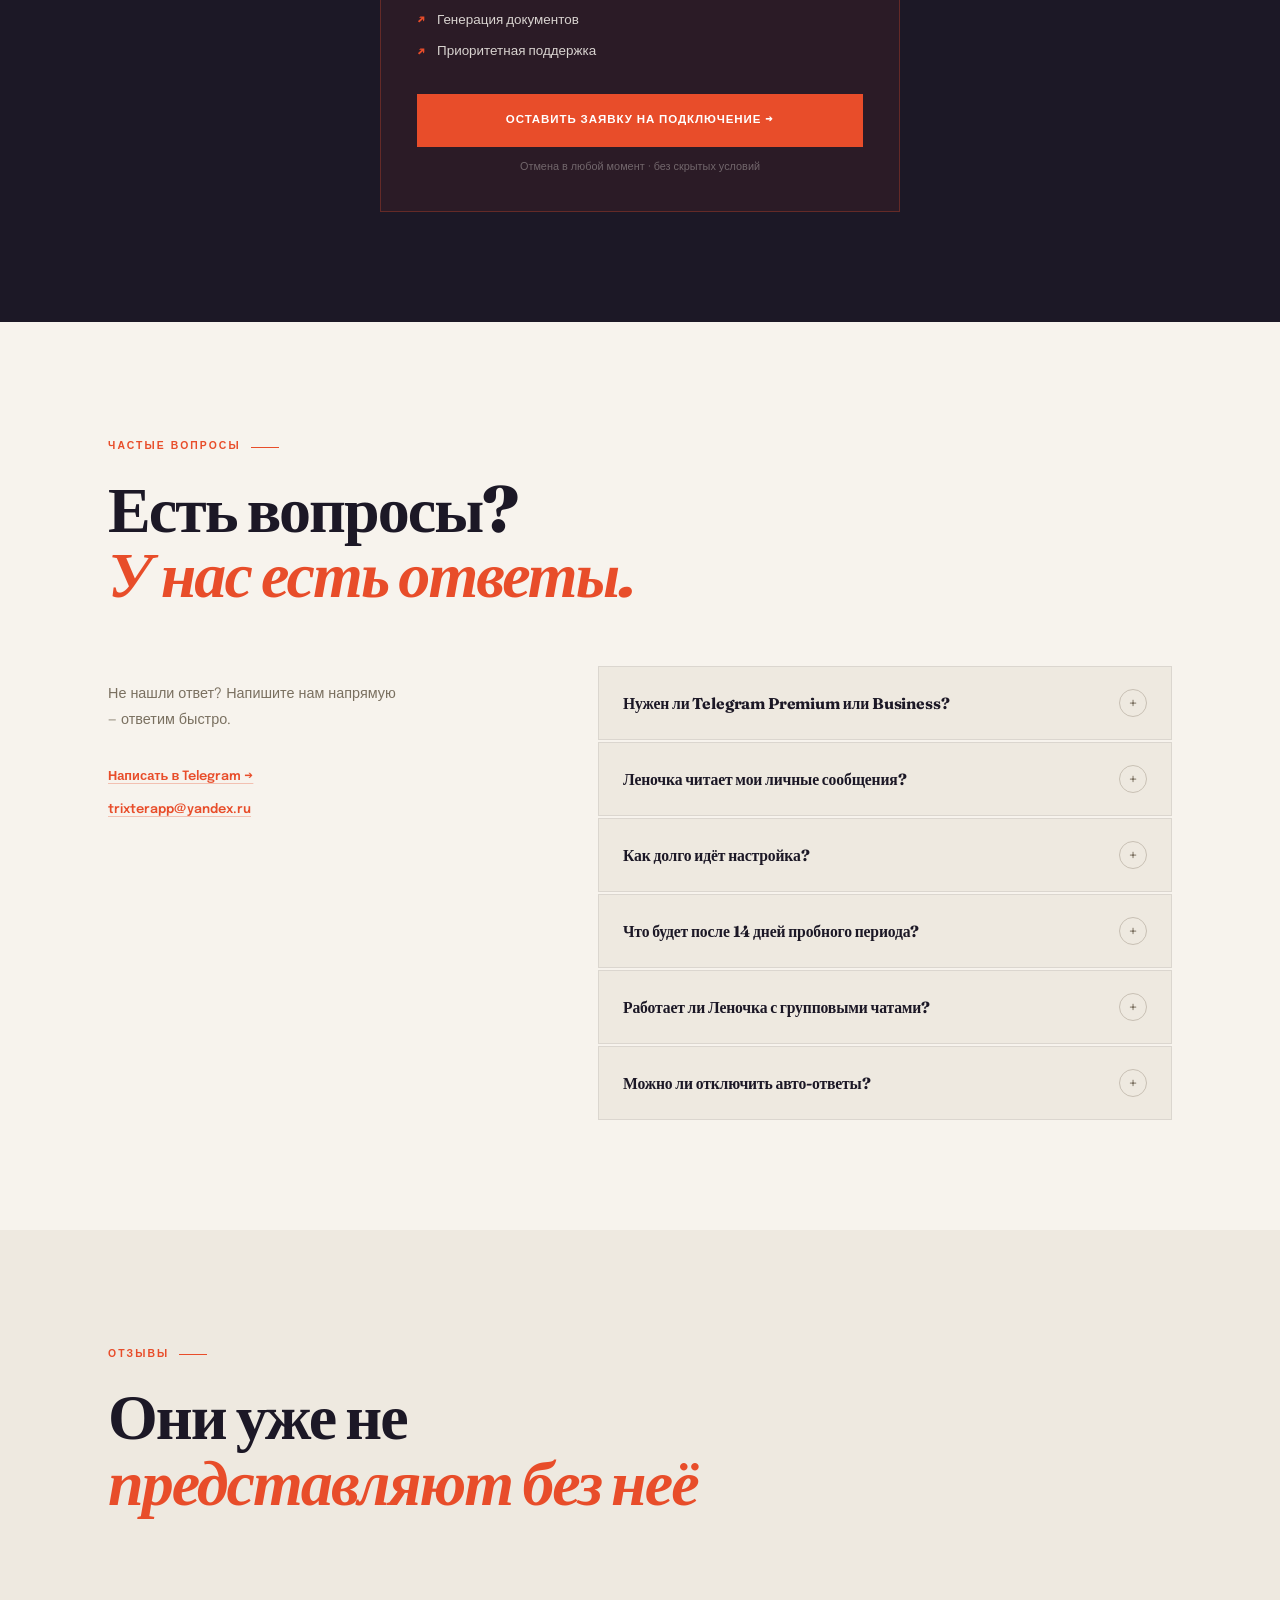
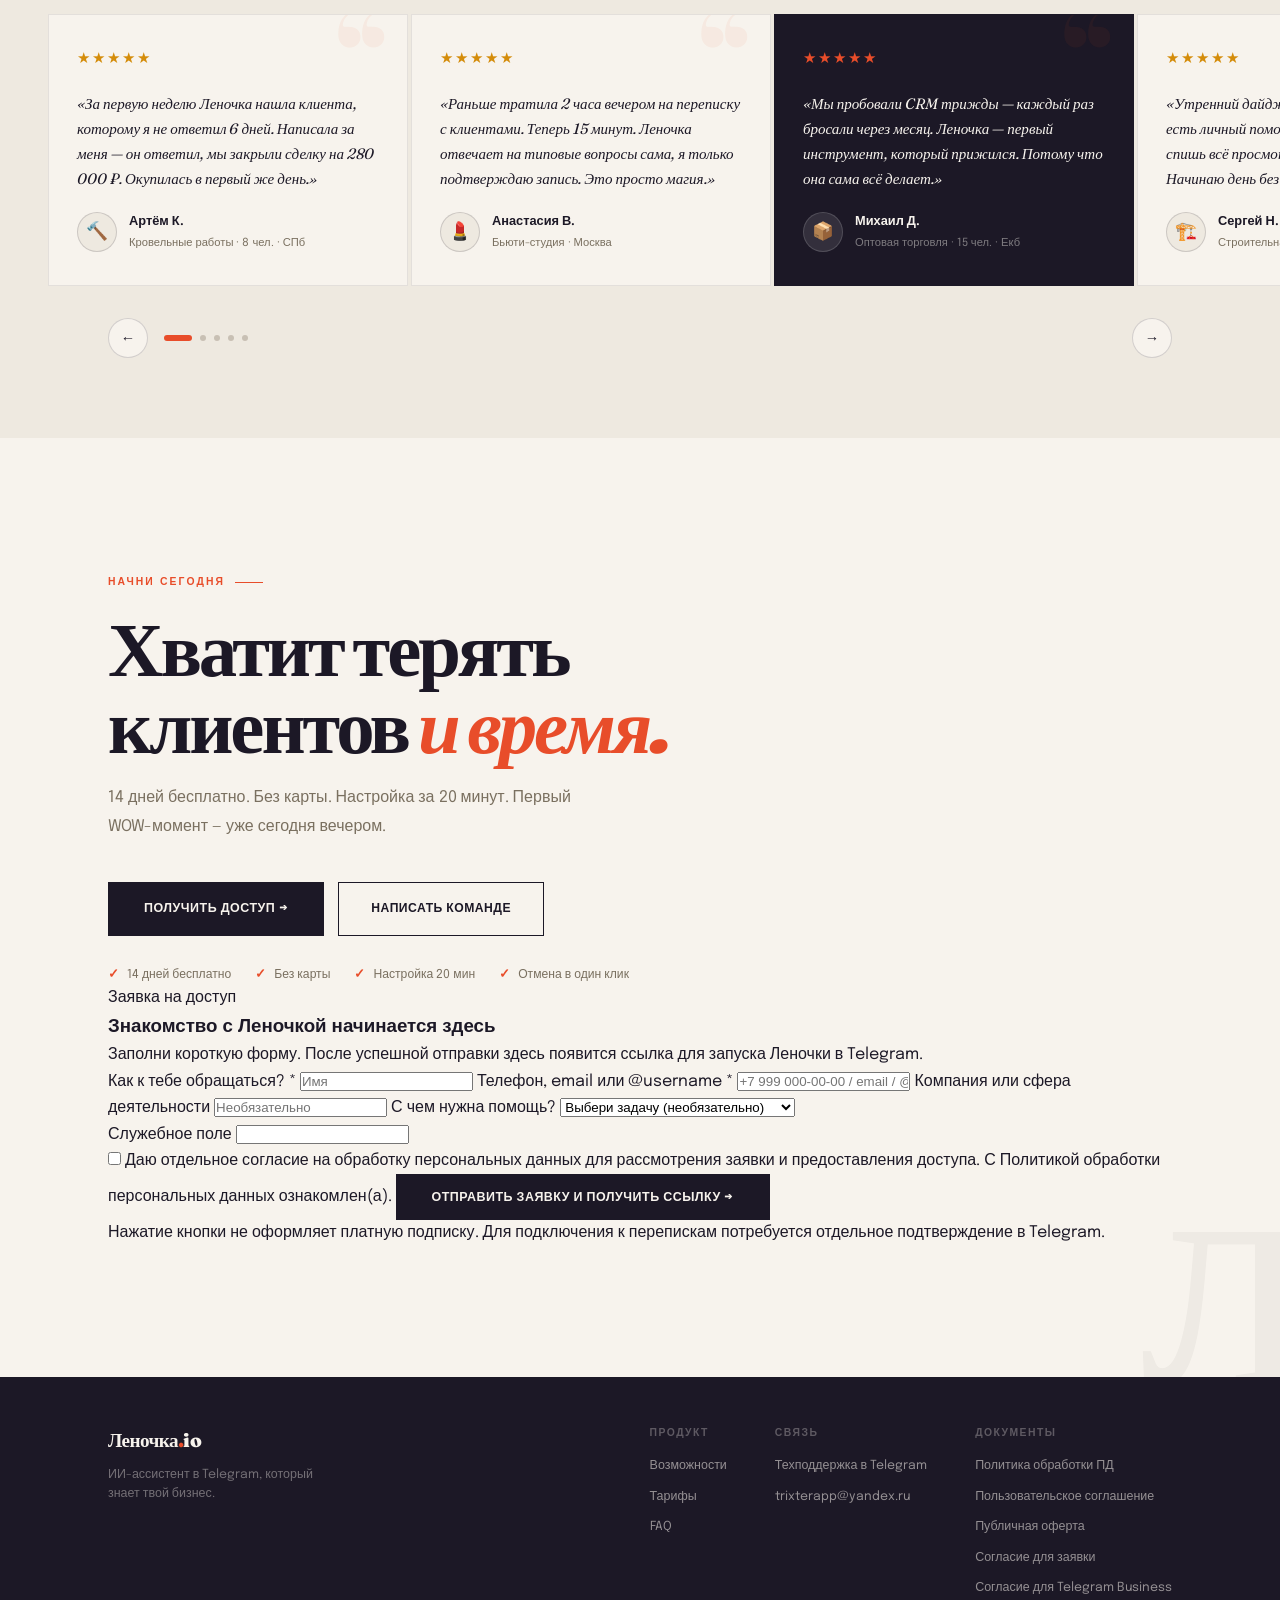
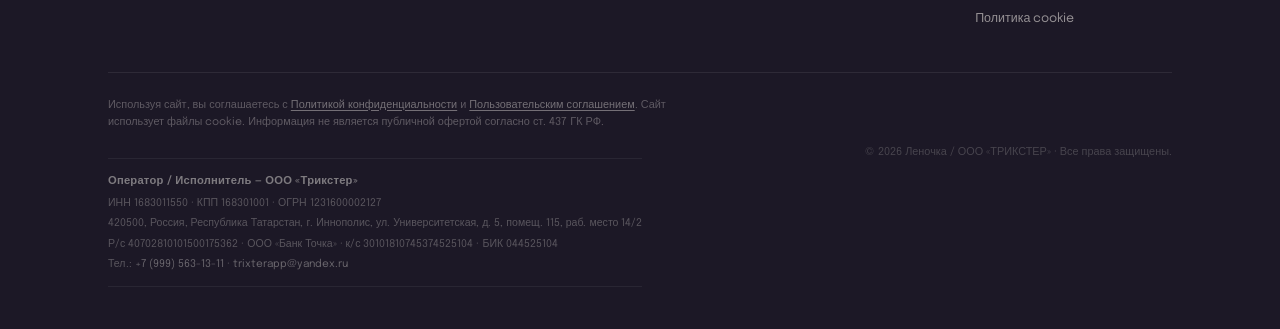
==== commit 052ff4e3: "Gate Telegram bot access behind lead form and update contacts" ====
--- a/index.html
+++ b/index.html
@@ -1,866 +1,905 @@
-<!DOCTYPE html>
-<html lang="ru">
-<head>
-  <meta charset="UTF-8" />
-  <meta name="viewport" content="width=device-width, initial-scale=1.0" />
-  <meta name="description" content="Леночка — ИИ-ассистент в Telegram для малого бизнеса. Дайджест, задачи, база знаний, брошенные клиенты." />
-  <title>Леночка — Твой бизнес-ассистент в Telegram</title>
-  <link rel="preconnect" href="https://fonts.googleapis.com" />
-  <link rel="preconnect" href="https://fonts.gstatic.com" crossorigin />
-  <link href="https://fonts.googleapis.com/css2?family=Fraunces:ital,opsz,wght@0,9..144,300;0,9..144,700;0,9..144,900;1,9..144,400;1,9..144,700&family=Epilogue:wght@300;400;500;600;700;800&display=swap" rel="stylesheet" />
-  <link rel="stylesheet" href="css/style.css" />
-</head>
-<body>
-
-  <!-- Custom cursor -->
-  <div id="cursor-dot"  aria-hidden="true"></div>
-  <div id="cursor-ring" aria-hidden="true"></div>
-
-  <!-- Scroll progress -->
-  <div id="scroll-progress" aria-hidden="true"></div>
-
-  <!-- ══════════════════════════════════════
-       NAV
-  ══════════════════════════════════════════ -->
-  <header id="nav" role="banner">
-    <div class="nav-inner container">
-      <a href="#hero" class="nav-logo">Леночка<span class="dot">.</span>io</a>
-      <ul class="nav-links" role="list">
-        <li><a href="#features">Возможности</a></li>
-        <li><a href="#audience">Для кого</a></li>
-        <li><a href="#pricing">Тарифы</a></li>
-        <li><a href="#faq">FAQ</a></li>
-      </ul>
-      <a href="https://t.me/Lenochka24_bot" class="nav-cta" target="_blank" rel="noopener">Попробовать →</a>
-
-
-      <!-- Theme customiser button + panel -->
-      <div class="theme-btn-wrap" id="theme-btn-wrap">
-        <button class="nav-icon-btn theme-btn" id="theme-btn" aria-label="Настройки оформления" aria-expanded="false">
-          <span class="theme-btn-inner" aria-hidden="true"></span>
-        </button>
-
-        <div id="theme-panel" role="dialog" aria-label="Оформление сайта">
-          <div class="panel-header">
-            <span class="panel-title">Тема</span>
-            <button class="panel-close" id="panel-close" aria-label="Закрыть">✕</button>
-          </div>
-          <div class="panel-section">
-            <div class="theme-options">
-              <button class="theme-option active" data-theme-val="light" id="opt-light">
-                <div class="theme-preview theme-preview-light"></div>
-                <span class="theme-option-label">☀️ Светлая</span>
-              </button>
-              <button class="theme-option" data-theme-val="dark" id="opt-dark">
-                <div class="theme-preview theme-preview-dark"></div>
-                <span class="theme-option-label">🌙 Тёмная</span>
-              </button>
-            </div>
-          </div>
-        </div>
-      </div>
-      <!-- / theme panel -->
-
-      <div id="theme-backdrop"></div>
-
-      <button class="hamburger" id="hamburger" aria-label="Открыть меню">
-        <span></span><span></span><span></span>
-      </button>
-    </div>
-  </header>
-
-  <!-- Mobile menu -->
-  <div class="mobile-menu" id="mobile-menu">
-    <nav>
-      <a href="#features">Возможности</a>
-      <a href="#audience">Для кого</a>
-      <a href="#pricing">Тарифы</a>
-      <a href="#faq">FAQ</a>
-      <a href="https://t.me/Lenochka24_bot" target="_blank" rel="noopener" class="nav-cta" style="display:inline-block;width:fit-content;margin-top:8px;">Попробовать →</a>
-    </nav>
-  </div>
-
-  <main>
-
-    <!-- ══════════════════════════════════════
-         HERO
-    ══════════════════════════════════════════ -->
-    <section id="hero">
-      <div class="hero-blob hero-blob-1" aria-hidden="true"></div>
-      <div class="hero-blob hero-blob-2" aria-hidden="true"></div>
-
-      <div class="container">
-        <div class="hero-grid">
-
-          <!-- Copy -->
-          <div class="hero-copy">
-            <div class="hero-eyebrow">
-              <span class="live-dot"></span>
-              Работает прямо сейчас
-            </div>
-
-            <h1 class="hero-h1">
-              Пока ты<br>
-              <span class="line-coral"><span class="scramble-word" data-final="читаешь">читаешь</span> это —</span><br>
-              <span class="line-muted">Леночка уже ответила.</span>
-            </h1>
-
-            <p class="hero-sub">
-              <strong>Леночка</strong> живёт в Telegram и ведёт твой бизнес фоново:
-              отвечает на клиентов, помнит задачи, находит тех, о ком ты забыл,
-              и присылает сводку каждое утро в 9:00.
-            </p>
-
-            <div class="hero-btns">
-              <a href="https://t.me/Lenochka24_bot" class="btn-fill" target="_blank" rel="noopener">
-                <span>Открыть в Telegram →</span>
-              </a>
-              <a href="#features" class="btn-outline">Как это работает</a>
-            </div>
-
-            <div class="hero-proof">
-              <div>
-                <div class="proof-num"><span data-counter data-target="2000" data-suffix="+">0+</span></div>
-                <div class="proof-label">бизнесов уже используют</div>
-              </div>
-              <div>
-                <div class="proof-num">14<sup>дн</sup></div>
-                <div class="proof-label">бесплатно без карты</div>
-              </div>
-              <div>
-                <div class="proof-num">20<sup>мин</sup></div>
-                <div class="proof-label">настройка с нуля</div>
-              </div>
-            </div>
-          </div>
-
-          <!-- Visual -->
-          <div class="hero-visual">
-            <div class="hero-visual-inner">
-              <div class="phone-card">
-                <div class="phone-status-bar">
-                  <span class="phone-app-name">Telegram</span>
-                  <span class="phone-status-icons">9:07 ●●●</span>
-                </div>
-                <div class="phone-chat-header">
-                  <div class="chat-ava" aria-hidden="true">Л</div>
-                  <div>
-                    <div class="chat-name">Леночка</div>
-                    <div class="chat-status chat-online">● онлайн</div>
-                  </div>
-                </div>
-                <div class="phone-messages" id="phone-messages" role="log" aria-live="polite">
-                  <!-- Injected by JS -->
-                </div>
-              </div>
-
-              <!-- Floating chips -->
-              <div class="float-chip float-chip-1" aria-hidden="true">
-                <span class="chip-dot chip-dot-green"></span>
-                8 брошенных клиентов
-              </div>
-              <div class="float-chip float-chip-2" aria-hidden="true">
-                <span class="chip-dot chip-dot-coral"></span>
-                14 задач на сегодня
-              </div>
-              <div class="float-chip float-chip-3" aria-hidden="true">
-                <span class="chip-dot chip-dot-gold"></span>
-                Экономит 6 ч/нед
-              </div>
-            </div>
-
-            <!-- Документы под иллюстрацией -->
-            <div class="hero-docs">
-              <div class="hero-docs-label">
-                <svg width="12" height="12" viewBox="0 0 12 12" fill="none" aria-hidden="true">
-                  <path d="M2 0h6l3 3v8a1 1 0 01-1 1H2a1 1 0 01-1-1V1a1 1 0 011-1z" stroke="currentColor" stroke-width="1.2" stroke-linejoin="round"/>
-                  <path d="M8 0v3h3" stroke="currentColor" stroke-width="1.2" stroke-linejoin="round" opacity=".5"/>
-                </svg>
-                Правовые документы
-              </div>
-              <div class="hero-docs-grid">
-                <a href="files/politika-konfidencialnosti.docx"
-                   download="Леночка_Политика_конфиденциальности.docx"
-                   class="hero-doc-btn">
-                  <span class="hero-doc-btn-arrow">↓</span>
-                  <span>Политика конфиденциальности</span>
-                </a>
-                <a href="files/soglasie-na-obrabotku-pdn.docx"
-                   download="Леночка_Согласие_на_обработку_ПДн.docx"
-                   class="hero-doc-btn">
-                  <span class="hero-doc-btn-arrow">↓</span>
-                  <span>Согласие на обработку ПДн</span>
-                </a>
-                <a href="files/publichnaya-oferta.docx"
-                   download="Леночка_Публичная_оферта.docx"
-                   class="hero-doc-btn">
-                  <span class="hero-doc-btn-arrow">↓</span>
-                  <span>Публичная оферта</span>
-                </a>
-                <a href="files/politika-cookie.docx"
-                   download="Леночка_Политика_cookie.docx"
-                   class="hero-doc-btn">
-                  <span class="hero-doc-btn-arrow">↓</span>
-                  <span>Политика cookie</span>
-                </a>
-              </div>
-            </div>
-
-          </div>
-
-        </div>
-      </div>
-    </section>
-
-
-    <!-- ══════════════════════════════════════
-         MARQUEE TICKER
-    ══════════════════════════════════════════ -->
-    <div id="ticker" aria-hidden="true">
-      <div class="ticker-track">
-        <!-- repeated twice for seamless loop -->
-        <span class="ticker-item"><span class="t-num">2000+</span> бизнесов пользуются Леночкой</span>
-        <span class="ticker-sep">✦</span>
-        <span class="ticker-item"><span class="t-num">6 ч</span> экономит в неделю</span>
-        <span class="ticker-sep">✦</span>
-        <span class="ticker-item"><span class="t-num">3 сек</span> — найти любую информацию</span>
-        <span class="ticker-sep">✦</span>
-        <span class="ticker-item"><span class="t-num">0</span> потерянных задач</span>
-        <span class="ticker-sep">✦</span>
-        <span class="ticker-item"><span class="t-num">14 дней</span> бесплатно без карты</span>
-        <span class="ticker-sep">✦</span>
-        <span class="ticker-item"><span class="t-num">20 мин</span> — настройка с нуля</span>
-        <span class="ticker-sep">✦</span>
-        <!-- duplicate -->
-        <span class="ticker-item"><span class="t-num">2000+</span> бизнесов пользуются Леночкой</span>
-        <span class="ticker-sep">✦</span>
-        <span class="ticker-item"><span class="t-num">6 ч</span> экономит в неделю</span>
-        <span class="ticker-sep">✦</span>
-        <span class="ticker-item"><span class="t-num">3 сек</span> — найти любую информацию</span>
-        <span class="ticker-sep">✦</span>
-        <span class="ticker-item"><span class="t-num">0</span> потерянных задач</span>
-        <span class="ticker-sep">✦</span>
-        <span class="ticker-item"><span class="t-num">14 дней</span> бесплатно без карты</span>
-        <span class="ticker-sep">✦</span>
-        <span class="ticker-item"><span class="t-num">20 мин</span> — настройка с нуля</span>
-        <span class="ticker-sep">✦</span>
-      </div>
-    </div>
-
-    <!-- ══════════════════════════════════════
-         FEATURES (tilt cards)
-    ══════════════════════════════════════════ -->
-    <section id="features">
-      <div class="container">
-
-        <div class="features-header">
-          <div class="features-header-text">
-            <div class="section-label reveal">Возможности</div>
-            <h2 class="display-h reveal delay-1">
-              Всё, что нужно<br>
-              <em>умному бизнесу</em>
-            </h2>
-            <p class="reveal delay-2">Леночка не просто бот. Это система, которая учится твоему бизнесу и делает рутину за тебя — пока ты занимаешься тем, что важно.</p>
-          </div>
-          <div class="features-header-aside reveal delay-2">
-            <div class="aside-stat">
-              <div class="aside-num"><span data-counter data-target="6">0</span>ч</div>
-              <div class="aside-desc">экономит каждую неделю на переписке и поиске информации</div>
-            </div>
-            <div class="aside-stat">
-              <div class="aside-num">+<span data-counter data-target="12">0</span></div>
-              <div class="aside-desc">брошенных клиентов возвращает в первый месяц</div>
-            </div>
-          </div>
-        </div>
-
-        <div class="feat-grid">
-          <div class="feat-card reveal delay-1">
-            <div class="feat-number" aria-hidden="true">01</div>
-            <span class="feat-icon">☀️</span>
-            <div class="feat-title">Утренний дайджест</div>
-            <p class="feat-desc">Каждый день в 9:00 — приоритеты, брошенные клиенты, черновики ответов. Начинаешь день с ясной головой.</p>
-          </div>
-          <div class="feat-card reveal delay-2">
-            <div class="feat-number" aria-hidden="true">02</div>
-            <span class="feat-icon">🔍</span>
-            <div class="feat-title">База знаний из чатов</div>
-            <p class="feat-desc">«Что мы договорились с Ивановым?» — 3 секунды. Разбирает всю историю переписок и строит живую базу знаний.</p>
-          </div>
-          <div class="feat-card reveal delay-3">
-            <div class="feat-number" aria-hidden="true">03</div>
-            <span class="feat-icon">📋</span>
-            <div class="feat-title">Задачи и дедлайны</div>
-            <p class="feat-desc">Вытаскивает задачи из переписок автоматически. Ставит напоминания. Сигналит, если что-то горит.</p>
-          </div>
-          <div class="feat-card reveal delay-1">
-            <div class="feat-number" aria-hidden="true">04</div>
-            <span class="feat-icon">🎯</span>
-            <div class="feat-title">Брошенные клиенты</div>
-            <p class="feat-desc">Находит диалоги без ответа, готовит черновики в твоём стиле и возвращает тех, о ком ты забыл.</p>
-          </div>
-          <div class="feat-card reveal delay-2">
-            <div class="feat-number" aria-hidden="true">05</div>
-            <span class="feat-icon">⚡</span>
-            <div class="feat-title">Авто-ответы клиентам</div>
-            <p class="feat-desc">На типовые вопросы отвечает сама. Ты только подтверждаешь — или вообще не тратишь время.</p>
-          </div>
-          <div class="feat-card reveal delay-3">
-            <div class="feat-number" aria-hidden="true">06</div>
-            <span class="feat-icon">📊</span>
-            <div class="feat-title">Авто-CRM из переписок</div>
-            <p class="feat-desc">Строит карточки клиентов прямо из чатов. Никаких форм, никакого ручного ввода. Просто общайся.</p>
-          </div>
-        </div>
-
-      </div>
-    </section>
-
-    <!-- ══════════════════════════════════════
-         FOR WHOM (tabs)
-    ══════════════════════════════════════════ -->
-    <section id="audience">
-      <div class="container">
-
-        <div class="section-label reveal">Для кого</div>
-        <h2 class="display-h reveal delay-1">
-          Твой бизнес — <em>твои правила</em>
-        </h2>
-        <p class="muted reveal delay-2" style="font-size:.9rem;line-height:1.8;max-width:480px;color:var(--muted)">
-          Леночка адаптируется под любой размер и тип бизнеса. Выбери свой случай:
-        </p>
-
-        <div class="audience-tabs reveal delay-2" role="tablist">
-          <button class="aud-tab active" role="tab" data-tab="solo">Соло / фриланс</button>
-          <button class="aud-tab" role="tab" data-tab="small">Малый бизнес</button>
-          <button class="aud-tab" role="tab" data-tab="team">Команда</button>
-        </div>
-
-        <div class="aud-panels">
-
-          <div class="aud-panel active" id="panel-solo" role="tabpanel">
-            <div class="aud-panel-text reveal">
-              <h3>Один — и Леночка</h3>
-              <p>Ты сам отвечаешь на все сообщения, ведёшь переговоры и забываешь о половине задач. Леночка — это твой второй мозг, который помнит всё.</p>
-              <div class="aud-bullets">
-                <div class="aud-bullet">
-                  <span class="aud-bullet-icon">💬</span>
-                  <div class="aud-bullet-text">
-                    <strong>Не теряй клиентов</strong>
-                    <span>Леночка напомнит, кому не ответил, и напишет черновик за тебя</span>
-                  </div>
-                </div>
-                <div class="aud-bullet">
-                  <span class="aud-bullet-icon">🧠</span>
-                  <div class="aud-bullet-text">
-                    <strong>База знаний под рукой</strong>
-                    <span>Условия работы, прайсы, договорённости — в 3 секунды</span>
-                  </div>
-                </div>
-                <div class="aud-bullet">
-                  <span class="aud-bullet-icon">⏰</span>
-                  <div class="aud-bullet-text">
-                    <strong>Вечера — твои</strong>
-                    <span>Леночка закрывает рутину, ты занимаешься делом</span>
-                  </div>
-                </div>
-              </div>
-            </div>
-            <div class="aud-panel-quote reveal delay-2">
-              <p class="aud-quote-text">«Раньше тратила 2 часа вечером на переписку с клиентами. Теперь 15 минут. Это просто магия.»</p>
-              <div class="aud-quote-person">
-                <div class="aud-quote-ava" aria-hidden="true">💄</div>
-                <div>
-                  <div class="aud-quote-name">Анастасия В.</div>
-                  <div class="aud-quote-role">Бьюти-студия, Москва</div>
-                </div>
-              </div>
-              <div class="aud-result">
-                <div class="aud-result-num">−7 ч</div>
-                <div class="aud-result-desc">экономит в неделю на переписке и рутинных задачах</div>
-              </div>
-            </div>
-          </div>
-
-          <div class="aud-panel" id="panel-small" role="tabpanel">
-            <div class="aud-panel-text reveal">
-              <h3>Малый бизнес без хаоса</h3>
-              <p>Куча чатов с командой и клиентами. Договорённости теряются, задачи зависают. Леночка структурирует хаос и ведёт CRM прямо из Telegram.</p>
-              <div class="aud-bullets">
-                <div class="aud-bullet">
-                  <span class="aud-bullet-icon">📦</span>
-                  <div class="aud-bullet-text">
-                    <strong>Авто-CRM из чатов</strong>
-                    <span>Карточки клиентов создаются сами — без ручного ввода</span>
-                  </div>
-                </div>
-                <div class="aud-bullet">
-                  <span class="aud-bullet-icon">👥</span>
-                  <div class="aud-bullet-text">
-                    <strong>Контроль команды</strong>
-                    <span>Задачи, дедлайны и статус по каждому сотруднику</span>
-                  </div>
-                </div>
-                <div class="aud-bullet">
-                  <span class="aud-bullet-icon">📄</span>
-                  <div class="aud-bullet-text">
-                    <strong>Генерация документов</strong>
-                    <span>Договоры, КП, акты — по шаблону из чата</span>
-                  </div>
-                </div>
-              </div>
-            </div>
-            <div class="aud-panel-quote reveal delay-2">
-              <p class="aud-quote-text">«Леночка нашла клиента, которому я не ответил 6 дней. Написала за меня — он ответил, мы закрыли сделку на 280К.»</p>
-              <div class="aud-quote-person">
-                <div class="aud-quote-ava" aria-hidden="true">🔨</div>
-                <div>
-                  <div class="aud-quote-name">Артём К.</div>
-                  <div class="aud-quote-role">Кровельные работы, 8 чел., СПб</div>
-                </div>
-              </div>
-              <div class="aud-result">
-                <div class="aud-result-num">×4</div>
-                <div class="aud-result-desc">окупаемость в первую же неделю</div>
-              </div>
-            </div>
-          </div>
-
-          <div class="aud-panel" id="panel-team" role="tabpanel">
-            <div class="aud-panel-text reveal">
-              <h3>Команда в синхроне</h3>
-              <p>Работаешь с несколькими командами, группами и проектами. Леночка ведёт каждого участника и даёт общую сводку по всем сразу.</p>
-              <div class="aud-bullets">
-                <div class="aud-bullet">
-                  <span class="aud-bullet-icon">🗂️</span>
-                  <div class="aud-bullet-text">
-                    <strong>Сводка по всей команде</strong>
-                    <span>Кто что делает, что горит, что просрочено — с птичьего полёта</span>
-                  </div>
-                </div>
-                <div class="aud-bullet">
-                  <span class="aud-bullet-icon">🔔</span>
-                  <div class="aud-bullet-text">
-                    <strong>Личный контекст у каждого</strong>
-                    <span>У каждого сотрудника своя Леночка, знающая его задачи</span>
-                  </div>
-                </div>
-                <div class="aud-bullet">
-                  <span class="aud-bullet-icon">📈</span>
-                  <div class="aud-bullet-text">
-                    <strong>ROI-отчёт каждую неделю</strong>
-                    <span>Сколько сэкономила, сколько клиентов вернула, что сделала</span>
-                  </div>
-                </div>
-              </div>
-            </div>
-            <div class="aud-panel-quote reveal delay-2">
-              <p class="aud-quote-text">«Мы пробовали CRM трижды — каждый раз бросали. Леночка — первый инструмент, который прижился. Потому что она сама всё делает.»</p>
-              <div class="aud-quote-person">
-                <div class="aud-quote-ava" aria-hidden="true">📦</div>
-                <div>
-                  <div class="aud-quote-name">Михаил Д.</div>
-                  <div class="aud-quote-role">Оптовая торговля, 15 чел., Екб</div>
-                </div>
-              </div>
-              <div class="aud-result">
-                <div class="aud-result-num">0</div>
-                <div class="aud-result-desc">потерянных задач и просроченных дедлайнов за 3 месяца</div>
-              </div>
-            </div>
-          </div>
-
-        </div>
-      </div>
-    </section>
-
-    <!-- ══════════════════════════════════════
-         HOW IT WORKS
-    ══════════════════════════════════════════ -->
-    <section id="how">
-      <div class="container">
-        <div class="section-label reveal">Как работает</div>
-        <h2 class="display-h reveal delay-1">
-          От нуля до <em>первого WOW</em><br>за один день
-        </h2>
-
-        <div class="how-grid">
-          <div class="how-step reveal delay-1">
-            <div class="how-step-n" aria-hidden="true">01</div>
-            <div>
-              <span class="how-step-icon">🤝</span>
-              <div class="how-step-title">Знакомство</div>
-              <p class="how-step-desc">Открываешь бота в Telegram, отвечаешь на пару вопросов о бизнесе. Никаких форм и email.</p>
-              <div class="how-step-time">⏱ 2 минуты</div>
-            </div>
-          </div>
-          <div class="how-step reveal delay-2">
-            <div class="how-step-n" aria-hidden="true">02</div>
-            <div>
-              <span class="how-step-icon">🔗</span>
-              <div class="how-step-title">Интеграция чатов</div>
-              <p class="how-step-desc">Подключаешь Telegram Business одной кнопкой. Добавляешь Леночку в рабочие группы.</p>
-              <div class="how-step-time">⏱ 10–20 минут</div>
-            </div>
-          </div>
-          <div class="how-step reveal delay-1">
-            <div class="how-step-n" aria-hidden="true">03</div>
-            <div>
-              <span class="how-step-icon">⚙️</span>
-              <div class="how-step-title">Леночка работает</div>
-              <p class="how-step-desc">Разбирает тысячи сообщений, строит базу знаний, находит брошенные диалоги и задачи.</p>
-              <div class="how-step-time">⏱ 2–3 часа</div>
-            </div>
-          </div>
-          <div class="how-step reveal delay-2">
-            <div class="how-step-n" aria-hidden="true">04</div>
-            <div>
-              <span class="how-step-icon">🎉</span>
-              <div class="how-step-title">Первый WOW — сегодня</div>
-              <p class="how-step-desc">«Нашла 8 брошенных клиентов, 14 задач, 2 горящие ситуации». С этого момента она знает твой бизнес.</p>
-              <div class="how-step-time">🚀 Сегодня вечером</div>
-            </div>
-          </div>
-          <div class="how-step reveal delay-1">
-            <div class="how-step-n" aria-hidden="true">05</div>
-            <div>
-              <span class="how-step-icon">☀️</span>
-              <div class="how-step-title">Завтра в 9:00</div>
-              <p class="how-step-desc">Первый утренний дайджест. Все приоритеты и черновики ответов. Начинаешь день с ясной головой.</p>
-              <div class="how-step-time">☕ Завтра утром</div>
-            </div>
-          </div>
-          <div class="how-step reveal delay-2">
-            <div class="how-step-n" aria-hidden="true">06</div>
-            <div>
-              <span class="how-step-icon">📈</span>
-              <div class="how-step-title">Через 30 дней</div>
-              <p class="how-step-desc">База знаний накопила 2 месяца истории. Леночка знает твой бизнес лучше любого сотрудника.</p>
-              <div class="how-step-time">🔒 Навсегда ваш</div>
-            </div>
-          </div>
-        </div>
-
-      </div>
-    </section>
-
-    <!-- ══════════════════════════════════════
-         PRICING (with toggle)
-    ══════════════════════════════════════════ -->
-    <section id="pricing">
-      <div class="container">
-
-        <div class="section-label reveal">Тарифы</div>
-        <h2 class="display-h reveal delay-1">Один тариф.<br><em>Всё включено.</em></h2>
-
-        <div class="plans-single">
-
-          <div class="plan-duo plan-duo-main reveal delay-2">
-            <div class="plan-duo-main-label">Основной</div>
-            <div class="plan-duo-price-wrap">
-              <div class="plan-duo-price">5 000 <span class="plan-duo-currency">₽</span></div>
-              <div class="plan-duo-period">в месяц</div>
-            </div>
-            <div class="plan-duo-anchor">Полный доступ ко всем функциям</div>
-            <div class="plan-duo-divider"></div>
-            <ul class="plan-duo-feats">
-              <li>Утренний дайджест каждый день в 9:00</li>
-              <li>База знаний из переписок</li>
-              <li>Брошенные клиенты и задачи</li>
-              <li>Авто-ответы клиентам</li>
-              <li>Постановка задач из чатов</li>
-              <li>Авто-CRM из переписок</li>
-              <li>Генерация документов</li>
-              <li>Приоритетная поддержка</li>
-            </ul>
-            <a href="https://t.me/Lenochka24_bot" target="_blank" rel="noopener"
-               class="plan-duo-btn plan-duo-btn-primary">
-              Подключить за 5 000 ₽/мес →
-            </a>
-            <p class="plan-duo-cancel">Отмена в любой момент · без скрытых условий</p>
-          </div>
-
-        </div>
-
-      </div>
-    </section>
-
-    <!-- ══════════════════════════════════════
-         FAQ
-    ══════════════════════════════════════════ -->
-    <section id="faq">
-      <div class="container">
-        <div class="section-label reveal">Частые вопросы</div>
-        <h2 class="display-h reveal delay-1">Есть вопросы?<br><em>У нас есть ответы.</em></h2>
-
-        <div class="faq-grid">
-
-          <div class="faq-sticky reveal delay-1">
-            <p>Не нашли ответ? Напишите нам напрямую — ответим быстро.</p>
-            <div class="faq-cta-mini">
-              <a href="https://t.me/Lenochka24_bot" target="_blank" rel="noopener">Написать в Telegram →</a>
-              <a href="mailto:lenochkahelp@gmail.com">lenochkahelp@gmail.com</a>
-            </div>
-          </div>
-
-          <div class="faq-list reveal delay-2">
-
-            <div class="faq-item">
-              <button class="faq-q" aria-expanded="false">
-                Нужен ли Telegram Premium или Business?
-                <span class="faq-icon" aria-hidden="true">+</span>
-              </button>
-              <div class="faq-a" role="region">
-                <p>Для базового функционала достаточно обычного Telegram. Для автоответов клиентам и чтения входящих сообщений нужен <strong>Telegram Business</strong> — он стоит около 200 ₽/мес и подключается в 2 клика прямо в настройках приложения.</p>
-              </div>
-            </div>
-
-            <div class="faq-item">
-              <button class="faq-q" aria-expanded="false">
-                Леночка читает мои личные сообщения?
-                <span class="faq-icon" aria-hidden="true">+</span>
-              </button>
-              <div class="faq-a" role="region">
-                <p>Леночка получает доступ только к тем чатам, которые вы сами укажете. Личные переписки, не связанные с бизнесом, остаются приватными. Все данные хранятся в зашифрованном виде и не передаются третьим лицам. Подробнее — в <a href="files/politika-konfidencialnosti.docx" download="Леночка_Политика_конфиденциальности.docx" style="color:var(--coral)">Политике конфиденциальности</a>.</p>
-              </div>
-            </div>
-
-            <div class="faq-item">
-              <button class="faq-q" aria-expanded="false">
-                Как долго идёт настройка?
-                <span class="faq-icon" aria-hidden="true">+</span>
-              </button>
-              <div class="faq-a" role="region">
-                <p>Знакомство — 2 минуты. Подключение чатов — 10–20 минут. Первый анализ истории — 2–3 часа (это Леночка работает в фоне, вы занимаетесь своими делами). <strong>Итого: вечером того же дня</strong> вы уже получаете первый отчёт.</p>
-              </div>
-            </div>
-
-            <div class="faq-item">
-              <button class="faq-q" aria-expanded="false">
-                Что будет после 14 дней пробного периода?
-                <span class="faq-icon" aria-hidden="true">+</span>
-              </button>
-              <div class="faq-a" role="region">
-                <p>Мы напомним за 3 дня до окончания триала. Вы можете выбрать подходящий тариф или просто не продлевать — <strong>без автосписания</strong>, без обязательств. Карта не требуется даже при регистрации.</p>
-              </div>
-            </div>
-
-            <div class="faq-item">
-              <button class="faq-q" aria-expanded="false">
-                Работает ли Леночка с групповыми чатами?
-                <span class="faq-icon" aria-hidden="true">+</span>
-              </button>
-              <div class="faq-a" role="region">
-                <p>Да. Вы добавляете Леночку в рабочие группы (с командой, поставщиками, клиентами) — и она отслеживает задачи, договорённости и важные события сразу во всех чатах. На тарифе «Бизнес» и выше — без лимита на количество групп.</p>
-              </div>
-            </div>
-
-            <div class="faq-item">
-              <button class="faq-q" aria-expanded="false">
-                Можно ли отключить авто-ответы?
-                <span class="faq-icon" aria-hidden="true">+</span>
-              </button>
-              <div class="faq-a" role="region">
-                <p>Конечно. Авто-ответы — это не обязательная функция. Вы настраиваете, в каких чатах и на какие вопросы Леночка отвечает сама, а где только <strong>предлагает черновик</strong> для вашего подтверждения.</p>
-              </div>
-            </div>
-
-          </div>
-        </div>
-      </div>
-    </section>
-
-    <!-- ══════════════════════════════════════
-         TESTIMONIALS — card carousel
-    ══════════════════════════════════════════ -->
-    <section id="testimonials">
-      <div class="container">
-        <div class="section-label reveal">Отзывы</div>
-        <h2 class="display-h reveal delay-1">Они уже не<br><em>представляют без неё</em></h2>
-      </div>
-
-      <div class="testi-track-outer reveal delay-2">
-        <div class="testi-track-wrap" id="testi-track-wrap">
-          <div class="testi-track" id="testi-track">
-
-            <div class="testi-card-v2">
-              <div class="testi-stars">★★★★★</div>
-              <p class="testi-q-v2">«За первую неделю Леночка нашла клиента, которому я не ответил 6 дней. Написала за меня — он ответил, мы закрыли сделку на 280 000 ₽. Окупилась в первый же день.»</p>
-              <div class="testi-person-v2">
-                <div class="testi-ava-v2" aria-hidden="true">🔨</div>
-                <div>
-                  <div class="testi-name-v2">Артём К.</div>
-                  <div class="testi-role-v2">Кровельные работы · 8 чел. · СПб</div>
-                </div>
-              </div>
-            </div>
-
-            <div class="testi-card-v2">
-              <div class="testi-stars">★★★★★</div>
-              <p class="testi-q-v2">«Раньше тратила 2 часа вечером на переписку с клиентами. Теперь 15 минут. Леночка отвечает на типовые вопросы сама, я только подтверждаю запись. Это просто магия.»</p>
-              <div class="testi-person-v2">
-                <div class="testi-ava-v2" aria-hidden="true">💄</div>
-                <div>
-                  <div class="testi-name-v2">Анастасия В.</div>
-                  <div class="testi-role-v2">Бьюти-студия · Москва</div>
-                </div>
-              </div>
-            </div>
-
-            <div class="testi-card-v2">
-              <div class="testi-stars">★★★★★</div>
-              <p class="testi-q-v2">«Мы пробовали CRM трижды — каждый раз бросали через месяц. Леночка — первый инструмент, который прижился. Потому что она сама всё делает.»</p>
-              <div class="testi-person-v2">
-                <div class="testi-ava-v2" aria-hidden="true">📦</div>
-                <div>
-                  <div class="testi-name-v2">Михаил Д.</div>
-                  <div class="testi-role-v2">Оптовая торговля · 15 чел. · Екб</div>
-                </div>
-              </div>
-            </div>
-
-            <div class="testi-card-v2">
-              <div class="testi-stars">★★★★★</div>
-              <p class="testi-q-v2">«Утренний дайджест — это как будто у тебя есть личный помощник, который пока ты спишь всё просмотрел и выделил главное. Начинаю день без тревоги.»</p>
-              <div class="testi-person-v2">
-                <div class="testi-ava-v2" aria-hidden="true">🏗️</div>
-                <div>
-                  <div class="testi-name-v2">Сергей Н.</div>
-                  <div class="testi-role-v2">Строительная компания · 22 чел.</div>
-                </div>
-              </div>
-            </div>
-
-            <div class="testi-card-v2">
-              <div class="testi-stars">★★★★★</div>
-              <p class="testi-q-v2">«Наконец-то нашла сервис, который не нужно учить месяцами. Настроила за вечер, утром получила первый дайджест. Всё интуитивно и работает.»</p>
-              <div class="testi-person-v2">
-                <div class="testi-ava-v2" aria-hidden="true">🌸</div>
-                <div>
-                  <div class="testi-name-v2">Ольга М.</div>
-                  <div class="testi-role-v2">Детский центр · Казань</div>
-                </div>
-              </div>
-            </div>
-
-          </div>
-        </div>
-      </div>
-
-      <div class="container">
-        <div class="testi-controls">
-          <button class="testi-nav-btn" id="testi-prev" aria-label="Предыдущий">←</button>
-          <div class="testi-dots" id="testi-dots" role="tablist">
-            <button class="testi-dot active" data-idx="0" role="tab" aria-label="Отзыв 1"></button>
-            <button class="testi-dot" data-idx="1" role="tab" aria-label="Отзыв 2"></button>
-            <button class="testi-dot" data-idx="2" role="tab" aria-label="Отзыв 3"></button>
-            <button class="testi-dot" data-idx="3" role="tab" aria-label="Отзыв 4"></button>
-            <button class="testi-dot" data-idx="4" role="tab" aria-label="Отзыв 5"></button>
-          </div>
-          <button class="testi-nav-btn" id="testi-next" aria-label="Следующий">→</button>
-        </div>
-      </div>
-
-    </section>
-
-    <!-- ══════════════════════════════════════
-         CTA
-    ══════════════════════════════════════════ -->
-    <section id="cta">
-      <div class="cta-bg-text" aria-hidden="true">Л</div>
-      <div class="container cta-inner">
-        <div class="section-label reveal">Начни сегодня</div>
-        <h2 class="cta-h reveal delay-1">
-          Хватит терять<br>
-          клиентов <em>и время.</em>
-        </h2>
-        <p class="cta-sub reveal delay-2">
-          14 дней бесплатно. Без карты. Настройка за 20 минут.
-          Первый WOW-момент — уже сегодня вечером.
-        </p>
-        <div class="cta-btns reveal delay-3">
-          <a href="https://t.me/Lenochka24_bot" class="btn-fill" target="_blank" rel="noopener">
-            <span>Открыть Леночку в Telegram →</span>
-          </a>
-          <a href="mailto:lenochkahelp@gmail.com" class="btn-outline">Написать команде</a>
-        </div>
-        <div class="cta-trust reveal delay-4">
-          <span class="trust-item">14 дней бесплатно</span>
-          <span class="trust-item">Без карты</span>
-          <span class="trust-item">Настройка 20 мин</span>
-          <span class="trust-item">Отмена в один клик</span>
-        </div>
-      </div>
-    </section>
-
-  </main>
-
-  <!-- ══════════════════════════════════════
-       FOOTER
-  ══════════════════════════════════════════ -->
-  <footer id="site-footer">
-    <div class="container">
-      <div class="footer-top">
-        <div class="footer-brand">
-          <div class="footer-logo-v2">Леночка<span class="dot">.</span>io</div>
-          <p>ИИ-ассистент в Telegram, который знает твой бизнес.</p>
-        </div>
-        <div class="footer-cols">
-          <div class="footer-col">
-            <h4>Продукт</h4>
-            <a href="#features">Возможности</a>
-            <a href="#pricing">Тарифы</a>
-            <a href="#faq">FAQ</a>
-          </div>
-          <div class="footer-col">
-            <h4>Связь</h4>
-            <a href="https://t.me/Lenochka24_bot" target="_blank" rel="noopener">Telegram-бот</a>
-            <a href="mailto:lenochkahelp@gmail.com">lenochkahelp@gmail.com</a>
-          </div>
-          <div class="footer-col">
-            <h4>Документы</h4>
-            <a href="files/politika-konfidencialnosti.docx" download="Леночка_Политика_конфиденциальности.docx">Политика конфиденциальности</a>
-            <a href="files/soglasie-na-obrabotku-pdn.docx" download="Леночка_Согласие_на_обработку_ПДн.docx">Пользовательское соглашение</a>
-            <a href="files/publichnaya-oferta.docx" download="Леночка_Публичная_оферта.docx">Публичная оферта</a>
-          </div>
-        </div>
-      </div>
-      <div class="footer-bottom">
-        <div class="footer-disclaimer-v2">
-          Используя сайт, вы соглашаетесь с <a href="files/politika-konfidencialnosti.docx" download="Леночка_Политика_конфиденциальности.docx">Политикой конфиденциальности</a> и <a href="files/soglasie-na-obrabotku-pdn.docx" download="Леночка_Согласие_на_обработку_ПДн.docx">Пользовательским соглашением</a>. Сайт использует файлы cookie. Информация не является публичной офертой согласно ст.&nbsp;437 ГК РФ.
-        </div>
-        <div class="footer-requisites">
-          <span class="footer-req-operator">Оператор&nbsp;/ Исполнитель — ООО «Трикстер»</span>
-          <span>ИНН&nbsp;1683011550 · КПП&nbsp;168301001 · ОГРН&nbsp;1231600002127</span>
-          <span>420500, Россия, Республика Татарстан, г.&nbsp;Иннополис, ул.&nbsp;Университетская, д.&nbsp;5, оф.&nbsp;115</span>
-          <span>Р/с&nbsp;40702810101500175362 · ООО «Банк Точка» · к/с&nbsp;30101810745374525104 · БИК&nbsp;044525104</span>
-          <span>Тел.: <a href="tel:+79995631311">+7&nbsp;(999)&nbsp;563-13-11</a> · <a href="mailto:lenochkahelp@gmail.com">lenochkahelp@gmail.com</a></span>
-        </div>
-        <div class="footer-copy">© 2025 Lenochka.io · Все права защищены.</div>
-      </div>
-    </div>
-  </footer>
-
-  <!-- STICKY BAR -->
-  <div id="sticky-bar">
-    <span class="sticky-text-v2"><strong>Леночка</strong> — 14 дней бесплатно</span>
-    <a href="https://t.me/Lenochka24_bot" class="nav-cta" target="_blank" rel="noopener">Попробовать →</a>
-  </div>
-
-  <!-- COOKIE BANNER -->
-  <div id="cookie-banner" class="hidden" role="dialog" aria-label="Уведомление о cookies">
-    <div class="cookie-inner">
-      <div class="cookie-text">
-        🍪 Мы используем <strong>cookie</strong> для корректной работы сервиса и аналитики.
-        Продолжая использовать сайт, вы соглашаетесь с нашей <a href="files/politika-konfidencialnosti.docx" download="Леночка_Политика_конфиденциальности.docx">Политикой конфиденциальности</a>.
-      </div>
-      <div class="cookie-actions">
-        <button class="cookie-btn cookie-btn-accept" id="cookie-accept">Принять все</button>
-        <button class="cookie-btn cookie-btn-decline" id="cookie-decline">Только необходимые</button>
-      </div>
-    </div>
-  </div>
-
-  <script src="js/main.js" defer></script>
-</body>
+<!DOCTYPE html>
+<html lang="ru">
+<head>
+  <meta charset="UTF-8" />
+  <meta name="viewport" content="width=device-width, initial-scale=1.0" />
+  <meta name="description" content="Леночка — ИИ-ассистент в Telegram для малого бизнеса. Дайджест, задачи, база знаний, брошенные клиенты." />
+  <title>Леночка — Твой бизнес-ассистент в Telegram</title>
+  <link rel="stylesheet" href="css/style.css" />
+</head>
+<body>
+
+  <!-- Custom cursor -->
+  <div id="cursor-dot"  aria-hidden="true"></div>
+  <div id="cursor-ring" aria-hidden="true"></div>
+
+  <!-- Scroll progress -->
+  <div id="scroll-progress" aria-hidden="true"></div>
+
+  <!-- ══════════════════════════════════════
+       NAV
+  ══════════════════════════════════════════ -->
+  <header id="nav" role="banner">
+    <div class="nav-inner container">
+      <a href="#hero" class="nav-logo">Леночка<span class="dot">.</span>io</a>
+      <ul class="nav-links" role="list">
+        <li><a href="#features">Возможности</a></li>
+        <li><a href="#audience">Для кого</a></li>
+        <li><a href="#pricing">Тарифы</a></li>
+        <li><a href="#faq">FAQ</a></li>
+      </ul>
+      <a href="#lead-form" class="nav-cta">Попробовать →</a>
+
+
+      <!-- Theme customiser button + panel -->
+      <div class="theme-btn-wrap" id="theme-btn-wrap">
+        <button class="nav-icon-btn theme-btn" id="theme-btn" aria-label="Настройки оформления" aria-expanded="false">
+          <span class="theme-btn-inner" aria-hidden="true"></span>
+        </button>
+
+        <div id="theme-panel" role="dialog" aria-label="Оформление сайта">
+          <div class="panel-header">
+            <span class="panel-title">Тема</span>
+            <button class="panel-close" id="panel-close" aria-label="Закрыть">✕</button>
+          </div>
+          <div class="panel-section">
+            <div class="theme-options">
+              <button class="theme-option active" data-theme-val="light" id="opt-light">
+                <div class="theme-preview theme-preview-light"></div>
+                <span class="theme-option-label">☀️ Светлая</span>
+              </button>
+              <button class="theme-option" data-theme-val="dark" id="opt-dark">
+                <div class="theme-preview theme-preview-dark"></div>
+                <span class="theme-option-label">🌙 Тёмная</span>
+              </button>
+            </div>
+          </div>
+        </div>
+      </div>
+      <!-- / theme panel -->
+
+      <div id="theme-backdrop"></div>
+
+      <button class="hamburger" id="hamburger" aria-label="Открыть меню">
+        <span></span><span></span><span></span>
+      </button>
+    </div>
+  </header>
+
+  <!-- Mobile menu -->
+  <div class="mobile-menu" id="mobile-menu">
+    <nav>
+      <a href="#features">Возможности</a>
+      <a href="#audience">Для кого</a>
+      <a href="#pricing">Тарифы</a>
+      <a href="#faq">FAQ</a>
+      <a href="#lead-form" class="nav-cta" style="display:inline-block;width:fit-content;margin-top:8px;">Попробовать →</a>
+    </nav>
+  </div>
+
+  <main>
+
+    <!-- ══════════════════════════════════════
+         HERO
+    ══════════════════════════════════════════ -->
+    <section id="hero">
+      <div class="hero-blob hero-blob-1" aria-hidden="true"></div>
+      <div class="hero-blob hero-blob-2" aria-hidden="true"></div>
+
+      <div class="container">
+        <div class="hero-grid">
+
+          <!-- Copy -->
+          <div class="hero-copy">
+            <div class="hero-eyebrow">
+              <span class="live-dot"></span>
+              Работает прямо сейчас
+            </div>
+
+            <h1 class="hero-h1">
+              Пока ты<br>
+              <span class="line-coral"><span class="scramble-word" data-final="читаешь">читаешь</span> это —</span><br>
+              <span class="line-muted">Леночка уже ответила.</span>
+            </h1>
+
+            <p class="hero-sub">
+              <strong>Леночка</strong> живёт в Telegram и ведёт твой бизнес фоново:
+              отвечает на клиентов, помнит задачи, находит тех, о ком ты забыл,
+              и присылает сводку каждое утро в 9:00.
+            </p>
+
+            <div class="hero-btns">
+              <a href="#lead-form" class="btn-fill">
+                <span>Оставить заявку →</span>
+              </a>
+              <a href="#features" class="btn-outline">Как это работает</a>
+            </div>
+
+            <div class="hero-proof">
+              <div>
+                <div class="proof-num">1</div>
+                <div class="proof-label">заявка для получения доступа</div>
+              </div>
+              <div>
+                <div class="proof-num">14<sup>дн</sup></div>
+                <div class="proof-label">бесплатно без карты</div>
+              </div>
+              <div>
+                <div class="proof-num">20<sup>мин</sup></div>
+                <div class="proof-label">настройка с нуля</div>
+              </div>
+            </div>
+          </div>
+
+          <!-- Visual -->
+          <div class="hero-visual">
+            <div class="hero-visual-inner">
+              <div class="phone-card">
+                <div class="phone-status-bar">
+                  <span class="phone-app-name">Telegram</span>
+                  <span class="phone-status-icons">9:07 ●●●</span>
+                </div>
+                <div class="phone-chat-header">
+                  <div class="chat-ava" aria-hidden="true">Л</div>
+                  <div>
+                    <div class="chat-name">Леночка</div>
+                    <div class="chat-status chat-online">● онлайн</div>
+                  </div>
+                </div>
+                <div class="phone-messages" id="phone-messages" role="log" aria-live="polite">
+                  <!-- Injected by JS -->
+                </div>
+              </div>
+
+              <!-- Floating chips -->
+              <div class="float-chip float-chip-1" aria-hidden="true">
+                <span class="chip-dot chip-dot-green"></span>
+                8 брошенных клиентов
+              </div>
+              <div class="float-chip float-chip-2" aria-hidden="true">
+                <span class="chip-dot chip-dot-coral"></span>
+                14 задач на сегодня
+              </div>
+              <div class="float-chip float-chip-3" aria-hidden="true">
+                <span class="chip-dot chip-dot-gold"></span>
+                Экономит 6 ч/нед
+              </div>
+            </div>
+
+            <!-- Документы под иллюстрацией -->
+            <div class="hero-docs">
+              <div class="hero-docs-label">
+                <svg width="12" height="12" viewBox="0 0 12 12" fill="none" aria-hidden="true">
+                  <path d="M2 0h6l3 3v8a1 1 0 01-1 1H2a1 1 0 01-1-1V1a1 1 0 011-1z" stroke="currentColor" stroke-width="1.2" stroke-linejoin="round"/>
+                  <path d="M8 0v3h3" stroke="currentColor" stroke-width="1.2" stroke-linejoin="round" opacity=".5"/>
+                </svg>
+                Правовые документы
+              </div>
+              <div class="hero-docs-grid">
+                <a href="legal/privacy.html"
+                   class="hero-doc-btn">
+                  <span class="hero-doc-btn-arrow">↓</span>
+                  <span>Политика обработки ПД</span>
+                </a>
+                <a href="legal/consent.html"
+                   class="hero-doc-btn">
+                  <span class="hero-doc-btn-arrow">↓</span>
+                  <span>Согласие на обработку ПДн</span>
+                </a>
+                <a href="legal/offer.html"
+                   class="hero-doc-btn">
+                  <span class="hero-doc-btn-arrow">↓</span>
+                  <span>Публичная оферта</span>
+                </a>
+                <a href="legal/cookies.html"
+                   class="hero-doc-btn">
+                  <span class="hero-doc-btn-arrow">↓</span>
+                  <span>Политика cookie</span>
+                </a>
+              </div>
+            </div>
+
+          </div>
+
+        </div>
+      </div>
+    </section>
+
+
+    <!-- ══════════════════════════════════════
+         MARQUEE TICKER
+    ══════════════════════════════════════════ -->
+    <div id="ticker" aria-hidden="true">
+      <div class="ticker-track">
+        <!-- repeated twice for seamless loop -->
+        <span class="ticker-item"><span class="t-num">Леночка помогает справляться с переписками и задачами</span>
+        <span class="ticker-sep">✦</span>
+        <span class="ticker-item"><span class="t-num">6 ч</span> экономит в неделю</span>
+        <span class="ticker-sep">✦</span>
+        <span class="ticker-item"><span class="t-num">3 сек</span> — найти любую информацию</span>
+        <span class="ticker-sep">✦</span>
+        <span class="ticker-item"><span class="t-num">0</span> потерянных задач</span>
+        <span class="ticker-sep">✦</span>
+        <span class="ticker-item"><span class="t-num">14 дней</span> бесплатно без карты</span>
+        <span class="ticker-sep">✦</span>
+        <span class="ticker-item"><span class="t-num">20 мин</span> — настройка с нуля</span>
+        <span class="ticker-sep">✦</span>
+        <!-- duplicate -->
+        <span class="ticker-item"><span class="t-num">2000+</span> бизнесов пользуются Леночкой</span>
+        <span class="ticker-sep">✦</span>
+        <span class="ticker-item"><span class="t-num">6 ч</span> экономит в неделю</span>
+        <span class="ticker-sep">✦</span>
+        <span class="ticker-item"><span class="t-num">3 сек</span> — найти любую информацию</span>
+        <span class="ticker-sep">✦</span>
+        <span class="ticker-item"><span class="t-num">0</span> потерянных задач</span>
+        <span class="ticker-sep">✦</span>
+        <span class="ticker-item"><span class="t-num">14 дней</span> бесплатно без карты</span>
+        <span class="ticker-sep">✦</span>
+        <span class="ticker-item"><span class="t-num">20 мин</span> — настройка с нуля</span>
+        <span class="ticker-sep">✦</span>
+      </div>
+    </div>
+
+    <!-- ══════════════════════════════════════
+         FEATURES (tilt cards)
+    ══════════════════════════════════════════ -->
+    <section id="features">
+      <div class="container">
+
+        <div class="features-header">
+          <div class="features-header-text">
+            <div class="section-label reveal">Возможности</div>
+            <h2 class="display-h reveal delay-1">
+              Всё, что нужно<br>
+              <em>умному бизнесу</em>
+            </h2>
+            <p class="reveal delay-2">Леночка не просто бот. Это система, которая учится твоему бизнесу и делает рутину за тебя — пока ты занимаешься тем, что важно.</p>
+          </div>
+          <div class="features-header-aside reveal delay-2">
+            <div class="aside-stat">
+              <div class="aside-num"><span data-counter data-target="6">0</span>ч</div>
+              <div class="aside-desc">экономит каждую неделю на переписке и поиске информации</div>
+            </div>
+            <div class="aside-stat">
+              <div class="aside-num">+<span data-counter data-target="12">0</span></div>
+              <div class="aside-desc">брошенных клиентов возвращает в первый месяц</div>
+            </div>
+          </div>
+        </div>
+
+        <div class="feat-grid">
+          <div class="feat-card reveal delay-1">
+            <div class="feat-number" aria-hidden="true">01</div>
+            <span class="feat-icon">☀️</span>
+            <div class="feat-title">Утренний дайджест</div>
+            <p class="feat-desc">Каждый день в 9:00 — приоритеты, брошенные клиенты, черновики ответов. Начинаешь день с ясной головой.</p>
+          </div>
+          <div class="feat-card reveal delay-2">
+            <div class="feat-number" aria-hidden="true">02</div>
+            <span class="feat-icon">🔍</span>
+            <div class="feat-title">База знаний из чатов</div>
+            <p class="feat-desc">«Что мы договорились с Ивановым?» — 3 секунды. Разбирает всю историю переписок и строит живую базу знаний.</p>
+          </div>
+          <div class="feat-card reveal delay-3">
+            <div class="feat-number" aria-hidden="true">03</div>
+            <span class="feat-icon">📋</span>
+            <div class="feat-title">Задачи и дедлайны</div>
+            <p class="feat-desc">Вытаскивает задачи из переписок автоматически. Ставит напоминания. Сигналит, если что-то горит.</p>
+          </div>
+          <div class="feat-card reveal delay-1">
+            <div class="feat-number" aria-hidden="true">04</div>
+            <span class="feat-icon">🎯</span>
+            <div class="feat-title">Брошенные клиенты</div>
+            <p class="feat-desc">Находит диалоги без ответа, готовит черновики в твоём стиле и возвращает тех, о ком ты забыл.</p>
+          </div>
+          <div class="feat-card reveal delay-2">
+            <div class="feat-number" aria-hidden="true">05</div>
+            <span class="feat-icon">⚡</span>
+            <div class="feat-title">Авто-ответы клиентам</div>
+            <p class="feat-desc">На типовые вопросы отвечает сама. Ты только подтверждаешь — или вообще не тратишь время.</p>
+          </div>
+          <div class="feat-card reveal delay-3">
+            <div class="feat-number" aria-hidden="true">06</div>
+            <span class="feat-icon">📊</span>
+            <div class="feat-title">Авто-CRM из переписок</div>
+            <p class="feat-desc">Строит карточки клиентов прямо из чатов. Никаких форм, никакого ручного ввода. Просто общайся.</p>
+          </div>
+        </div>
+
+      </div>
+    </section>
+
+    <!-- ══════════════════════════════════════
+         FOR WHOM (tabs)
+    ══════════════════════════════════════════ -->
+    <section id="audience">
+      <div class="container">
+
+        <div class="section-label reveal">Для кого</div>
+        <h2 class="display-h reveal delay-1">
+          Твой бизнес — <em>твои правила</em>
+        </h2>
+        <p class="muted reveal delay-2" style="font-size:.9rem;line-height:1.8;max-width:480px;color:var(--muted)">
+          Леночка адаптируется под любой размер и тип бизнеса. Выбери свой случай:
+        </p>
+
+        <div class="audience-tabs reveal delay-2" role="tablist">
+          <button class="aud-tab active" role="tab" data-tab="solo">Соло / фриланс</button>
+          <button class="aud-tab" role="tab" data-tab="small">Малый бизнес</button>
+          <button class="aud-tab" role="tab" data-tab="team">Команда</button>
+        </div>
+
+        <div class="aud-panels">
+
+          <div class="aud-panel active" id="panel-solo" role="tabpanel">
+            <div class="aud-panel-text reveal">
+              <h3>Один — и Леночка</h3>
+              <p>Ты сам отвечаешь на все сообщения, ведёшь переговоры и забываешь о половине задач. Леночка — это твой второй мозг, который помнит всё.</p>
+              <div class="aud-bullets">
+                <div class="aud-bullet">
+                  <span class="aud-bullet-icon">💬</span>
+                  <div class="aud-bullet-text">
+                    <strong>Не теряй клиентов</strong>
+                    <span>Леночка напомнит, кому не ответил, и напишет черновик за тебя</span>
+                  </div>
+                </div>
+                <div class="aud-bullet">
+                  <span class="aud-bullet-icon">🧠</span>
+                  <div class="aud-bullet-text">
+                    <strong>База знаний под рукой</strong>
+                    <span>Условия работы, прайсы, договорённости — в 3 секунды</span>
+                  </div>
+                </div>
+                <div class="aud-bullet">
+                  <span class="aud-bullet-icon">⏰</span>
+                  <div class="aud-bullet-text">
+                    <strong>Вечера — твои</strong>
+                    <span>Леночка закрывает рутину, ты занимаешься делом</span>
+                  </div>
+                </div>
+              </div>
+            </div>
+            <div class="aud-panel-quote reveal delay-2">
+              <p class="aud-quote-text">«Раньше тратила 2 часа вечером на переписку с клиентами. Теперь 15 минут. Это просто магия.»</p>
+              <div class="aud-quote-person">
+                <div class="aud-quote-ava" aria-hidden="true">💄</div>
+                <div>
+                  <div class="aud-quote-name">Анастасия В.</div>
+                  <div class="aud-quote-role">Бьюти-студия, Москва</div>
+                </div>
+              </div>
+              <div class="aud-result">
+                <div class="aud-result-num">−7 ч</div>
+                <div class="aud-result-desc">экономит в неделю на переписке и рутинных задачах</div>
+              </div>
+            </div>
+          </div>
+
+          <div class="aud-panel" id="panel-small" role="tabpanel">
+            <div class="aud-panel-text reveal">
+              <h3>Малый бизнес без хаоса</h3>
+              <p>Куча чатов с командой и клиентами. Договорённости теряются, задачи зависают. Леночка структурирует хаос и ведёт CRM прямо из Telegram.</p>
+              <div class="aud-bullets">
+                <div class="aud-bullet">
+                  <span class="aud-bullet-icon">📦</span>
+                  <div class="aud-bullet-text">
+                    <strong>Авто-CRM из чатов</strong>
+                    <span>Карточки клиентов создаются сами — без ручного ввода</span>
+                  </div>
+                </div>
+                <div class="aud-bullet">
+                  <span class="aud-bullet-icon">👥</span>
+                  <div class="aud-bullet-text">
+                    <strong>Контроль команды</strong>
+                    <span>Задачи, дедлайны и статус по каждому сотруднику</span>
+                  </div>
+                </div>
+                <div class="aud-bullet">
+                  <span class="aud-bullet-icon">📄</span>
+                  <div class="aud-bullet-text">
+                    <strong>Генерация документов</strong>
+                    <span>Договоры, КП, акты — по шаблону из чата</span>
+                  </div>
+                </div>
+              </div>
+            </div>
+            <div class="aud-panel-quote reveal delay-2">
+              <p class="aud-quote-text">«Леночка нашла клиента, которому я не ответил 6 дней. Написала за меня — он ответил, мы закрыли сделку на 280К.»</p>
+              <div class="aud-quote-person">
+                <div class="aud-quote-ava" aria-hidden="true">🔨</div>
+                <div>
+                  <div class="aud-quote-name">Артём К.</div>
+                  <div class="aud-quote-role">Кровельные работы, 8 чел., СПб</div>
+                </div>
+              </div>
+              <div class="aud-result">
+                <div class="aud-result-num">×4</div>
+                <div class="aud-result-desc">окупаемость в первую же неделю</div>
+              </div>
+            </div>
+          </div>
+
+          <div class="aud-panel" id="panel-team" role="tabpanel">
+            <div class="aud-panel-text reveal">
+              <h3>Команда в синхроне</h3>
+              <p>Работаешь с несколькими командами, группами и проектами. Леночка ведёт каждого участника и даёт общую сводку по всем сразу.</p>
+              <div class="aud-bullets">
+                <div class="aud-bullet">
+                  <span class="aud-bullet-icon">🗂️</span>
+                  <div class="aud-bullet-text">
+                    <strong>Сводка по всей команде</strong>
+                    <span>Кто что делает, что горит, что просрочено — с птичьего полёта</span>
+                  </div>
+                </div>
+                <div class="aud-bullet">
+                  <span class="aud-bullet-icon">🔔</span>
+                  <div class="aud-bullet-text">
+                    <strong>Личный контекст у каждого</strong>
+                    <span>У каждого сотрудника своя Леночка, знающая его задачи</span>
+                  </div>
+                </div>
+                <div class="aud-bullet">
+                  <span class="aud-bullet-icon">📈</span>
+                  <div class="aud-bullet-text">
+                    <strong>ROI-отчёт каждую неделю</strong>
+                    <span>Сколько сэкономила, сколько клиентов вернула, что сделала</span>
+                  </div>
+                </div>
+              </div>
+            </div>
+            <div class="aud-panel-quote reveal delay-2">
+              <p class="aud-quote-text">«Мы пробовали CRM трижды — каждый раз бросали. Леночка — первый инструмент, который прижился. Потому что она сама всё делает.»</p>
+              <div class="aud-quote-person">
+                <div class="aud-quote-ava" aria-hidden="true">📦</div>
+                <div>
+                  <div class="aud-quote-name">Михаил Д.</div>
+                  <div class="aud-quote-role">Оптовая торговля, 15 чел., Екб</div>
+                </div>
+              </div>
+              <div class="aud-result">
+                <div class="aud-result-num">0</div>
+                <div class="aud-result-desc">потерянных задач и просроченных дедлайнов за 3 месяца</div>
+              </div>
+            </div>
+          </div>
+
+        </div>
+      </div>
+    </section>
+
+    <!-- ══════════════════════════════════════
+         HOW IT WORKS
+    ══════════════════════════════════════════ -->
+    <section id="how">
+      <div class="container">
+        <div class="section-label reveal">Как работает</div>
+        <h2 class="display-h reveal delay-1">
+          От нуля до <em>первого WOW</em><br>за один день
+        </h2>
+
+        <div class="how-grid">
+          <div class="how-step reveal delay-1">
+            <div class="how-step-n" aria-hidden="true">01</div>
+            <div>
+              <span class="how-step-icon">🤝</span>
+              <div class="how-step-title">Знакомство</div>
+              <p class="how-step-desc">Заполняешь короткую заявку внизу сайта и после её подтверждённой отправки получаешь ссылку на Леночку в Telegram.</p>
+              <div class="how-step-time">⏱ 2 минуты</div>
+            </div>
+          </div>
+          <div class="how-step reveal delay-2">
+            <div class="how-step-n" aria-hidden="true">02</div>
+            <div>
+              <span class="how-step-icon">🔗</span>
+              <div class="how-step-title">Интеграция чатов</div>
+              <p class="how-step-desc">Подключаешь Telegram Business одной кнопкой. Добавляешь Леночку в рабочие группы.</p>
+              <div class="how-step-time">⏱ 10–20 минут</div>
+            </div>
+          </div>
+          <div class="how-step reveal delay-1">
+            <div class="how-step-n" aria-hidden="true">03</div>
+            <div>
+              <span class="how-step-icon">⚙️</span>
+              <div class="how-step-title">Леночка работает</div>
+              <p class="how-step-desc">Разбирает тысячи сообщений, строит базу знаний, находит брошенные диалоги и задачи.</p>
+              <div class="how-step-time">⏱ 2–3 часа</div>
+            </div>
+          </div>
+          <div class="how-step reveal delay-2">
+            <div class="how-step-n" aria-hidden="true">04</div>
+            <div>
+              <span class="how-step-icon">🎉</span>
+              <div class="how-step-title">Первый WOW — сегодня</div>
+              <p class="how-step-desc">«Нашла 8 брошенных клиентов, 14 задач, 2 горящие ситуации». С этого момента она знает твой бизнес.</p>
+              <div class="how-step-time">🚀 Сегодня вечером</div>
+            </div>
+          </div>
+          <div class="how-step reveal delay-1">
+            <div class="how-step-n" aria-hidden="true">05</div>
+            <div>
+              <span class="how-step-icon">☀️</span>
+              <div class="how-step-title">Завтра в 9:00</div>
+              <p class="how-step-desc">Первый утренний дайджест. Все приоритеты и черновики ответов. Начинаешь день с ясной головой.</p>
+              <div class="how-step-time">☕ Завтра утром</div>
+            </div>
+          </div>
+          <div class="how-step reveal delay-2">
+            <div class="how-step-n" aria-hidden="true">06</div>
+            <div>
+              <span class="how-step-icon">📈</span>
+              <div class="how-step-title">Через 30 дней</div>
+              <p class="how-step-desc">База знаний накопила 2 месяца истории. Леночка знает твой бизнес лучше любого сотрудника.</p>
+              <div class="how-step-time">🔒 Навсегда ваш</div>
+            </div>
+          </div>
+        </div>
+
+      </div>
+    </section>
+
+    <!-- ══════════════════════════════════════
+         PRICING (with toggle)
+    ══════════════════════════════════════════ -->
+    <section id="pricing">
+      <div class="container">
+
+        <div class="section-label reveal">Тарифы</div>
+        <h2 class="display-h reveal delay-1">Один тариф.<br><em>Всё включено.</em></h2>
+
+        <div class="plans-single">
+
+          <div class="plan-duo plan-duo-main reveal delay-2">
+            <div class="plan-duo-main-label">Основной</div>
+            <div class="plan-duo-price-wrap">
+              <div class="plan-duo-price">5 000 <span class="plan-duo-currency">₽</span></div>
+              <div class="plan-duo-period">в месяц</div>
+            </div>
+            <div class="plan-duo-anchor">Полный доступ ко всем функциям</div>
+            <div class="plan-duo-divider"></div>
+            <ul class="plan-duo-feats">
+              <li>Утренний дайджест каждый день в 9:00</li>
+              <li>База знаний из переписок</li>
+              <li>Брошенные клиенты и задачи</li>
+              <li>Авто-ответы клиентам</li>
+              <li>Постановка задач из чатов</li>
+              <li>Авто-CRM из переписок</li>
+              <li>Генерация документов</li>
+              <li>Приоритетная поддержка</li>
+            </ul>
+            <a href="#lead-form"
+               class="plan-duo-btn plan-duo-btn-primary">
+              Оставить заявку на подключение →
+            </a>
+            <p class="plan-duo-cancel">Отмена в любой момент · без скрытых условий</p>
+          </div>
+
+        </div>
+
+      </div>
+    </section>
+
+    <!-- ══════════════════════════════════════
+         FAQ
+    ══════════════════════════════════════════ -->
+    <section id="faq">
+      <div class="container">
+        <div class="section-label reveal">Частые вопросы</div>
+        <h2 class="display-h reveal delay-1">Есть вопросы?<br><em>У нас есть ответы.</em></h2>
+
+        <div class="faq-grid">
+
+          <div class="faq-sticky reveal delay-1">
+            <p>Не нашли ответ? Напишите нам напрямую — ответим быстро.</p>
+            <div class="faq-cta-mini">
+              <a href="https://t.me/dowedo_ru" target="_blank" rel="noopener noreferrer">Написать в Telegram →</a>
+              <a href="mailto:trixterapp@yandex.ru">trixterapp@yandex.ru</a>
+            </div>
+          </div>
+
+          <div class="faq-list reveal delay-2">
+
+            <div class="faq-item">
+              <button class="faq-q" aria-expanded="false">
+                Нужен ли Telegram Premium или Business?
+                <span class="faq-icon" aria-hidden="true">+</span>
+              </button>
+              <div class="faq-a" role="region">
+                <p>Для базового функционала достаточно обычного Telegram. Для автоответов клиентам и чтения входящих сообщений нужен <strong>Telegram Business</strong> — доступность и стоимость функций определяются условиями Telegram. Подключение выполняется в настройках мессенджера.</p>
+              </div>
+            </div>
+
+            <div class="faq-item">
+              <button class="faq-q" aria-expanded="false">
+                Леночка читает мои личные сообщения?
+                <span class="faq-icon" aria-hidden="true">+</span>
+              </button>
+              <div class="faq-a" role="region">
+                <p>Леночка получает доступ только к тем чатам, которые вы сами укажете. Личные переписки, не связанные с бизнесом, остаются приватными. Данные могут обрабатываться техническими подрядчиками и поставщиками ИИ в пределах необходимых целей и предусмотренных законом оснований. Перед подключением потребуется отдельное информирование и оформление необходимых оснований. Подробнее — в <a href="legal/privacy.html" style="color:var(--coral)">Политике конфиденциальности</a>.</p>
+              </div>
+            </div>
+
+            <div class="faq-item">
+              <button class="faq-q" aria-expanded="false">
+                Как долго идёт настройка?
+                <span class="faq-icon" aria-hidden="true">+</span>
+              </button>
+              <div class="faq-a" role="region">
+                <p>Знакомство — 2 минуты. Подключение чатов — 10–20 минут. Первый анализ истории — 2–3 часа (это Леночка работает в фоне, вы занимаетесь своими делами). <strong>Итого: вечером того же дня</strong> вы уже получаете первый отчёт.</p>
+              </div>
+            </div>
+
+            <div class="faq-item">
+              <button class="faq-q" aria-expanded="false">
+                Что будет после 14 дней пробного периода?
+                <span class="faq-icon" aria-hidden="true">+</span>
+              </button>
+              <div class="faq-a" role="region">
+                <p>Мы напомним за 3 дня до окончания триала. Вы можете выбрать подходящий тариф или просто не продлевать — <strong>без автосписания</strong>, без обязательств. Карта не требуется даже при регистрации.</p>
+              </div>
+            </div>
+
+            <div class="faq-item">
+              <button class="faq-q" aria-expanded="false">
+                Работает ли Леночка с групповыми чатами?
+                <span class="faq-icon" aria-hidden="true">+</span>
+              </button>
+              <div class="faq-a" role="region">
+                <p>Да. Вы добавляете Леночку в рабочие группы (с командой, поставщиками, клиентами) — и она отслеживает задачи, договорённости и важные события сразу во всех чатах. На тарифе «Бизнес» и выше — без лимита на количество групп.</p>
+              </div>
+            </div>
+
+            <div class="faq-item">
+              <button class="faq-q" aria-expanded="false">
+                Можно ли отключить авто-ответы?
+                <span class="faq-icon" aria-hidden="true">+</span>
+              </button>
+              <div class="faq-a" role="region">
+                <p>Конечно. Авто-ответы — это не обязательная функция. Вы настраиваете, в каких чатах и на какие вопросы Леночка отвечает сама, а где только <strong>предлагает черновик</strong> для вашего подтверждения.</p>
+              </div>
+            </div>
+
+          </div>
+        </div>
+      </div>
+    </section>
+
+    <!-- ══════════════════════════════════════
+         TESTIMONIALS — card carousel
+    ══════════════════════════════════════════ -->
+    <section id="testimonials">
+      <div class="container">
+        <div class="section-label reveal">Отзывы</div>
+        <h2 class="display-h reveal delay-1">Они уже не<br><em>представляют без неё</em></h2>
+      </div>
+
+      <div class="testi-track-outer reveal delay-2">
+        <div class="testi-track-wrap" id="testi-track-wrap">
+          <div class="testi-track" id="testi-track">
+
+            <div class="testi-card-v2">
+              <div class="testi-stars">★★★★★</div>
+              <p class="testi-q-v2">«За первую неделю Леночка нашла клиента, которому я не ответил 6 дней. Написала за меня — он ответил, мы закрыли сделку на 280 000 ₽. Окупилась в первый же день.»</p>
+              <div class="testi-person-v2">
+                <div class="testi-ava-v2" aria-hidden="true">🔨</div>
+                <div>
+                  <div class="testi-name-v2">Артём К.</div>
+                  <div class="testi-role-v2">Кровельные работы · 8 чел. · СПб</div>
+                </div>
+              </div>
+            </div>
+
+            <div class="testi-card-v2">
+              <div class="testi-stars">★★★★★</div>
+              <p class="testi-q-v2">«Раньше тратила 2 часа вечером на переписку с клиентами. Теперь 15 минут. Леночка отвечает на типовые вопросы сама, я только подтверждаю запись. Это просто магия.»</p>
+              <div class="testi-person-v2">
+                <div class="testi-ava-v2" aria-hidden="true">💄</div>
+                <div>
+                  <div class="testi-name-v2">Анастасия В.</div>
+                  <div class="testi-role-v2">Бьюти-студия · Москва</div>
+                </div>
+              </div>
+            </div>
+
+            <div class="testi-card-v2">
+              <div class="testi-stars">★★★★★</div>
+              <p class="testi-q-v2">«Мы пробовали CRM трижды — каждый раз бросали через месяц. Леночка — первый инструмент, который прижился. Потому что она сама всё делает.»</p>
+              <div class="testi-person-v2">
+                <div class="testi-ava-v2" aria-hidden="true">📦</div>
+                <div>
+                  <div class="testi-name-v2">Михаил Д.</div>
+                  <div class="testi-role-v2">Оптовая торговля · 15 чел. · Екб</div>
+                </div>
+              </div>
+            </div>
+
+            <div class="testi-card-v2">
+              <div class="testi-stars">★★★★★</div>
+              <p class="testi-q-v2">«Утренний дайджест — это как будто у тебя есть личный помощник, который пока ты спишь всё просмотрел и выделил главное. Начинаю день без тревоги.»</p>
+              <div class="testi-person-v2">
+                <div class="testi-ava-v2" aria-hidden="true">🏗️</div>
+                <div>
+                  <div class="testi-name-v2">Сергей Н.</div>
+                  <div class="testi-role-v2">Строительная компания · 22 чел.</div>
+                </div>
+              </div>
+            </div>
+
+            <div class="testi-card-v2">
+              <div class="testi-stars">★★★★★</div>
+              <p class="testi-q-v2">«Наконец-то нашла сервис, который не нужно учить месяцами. Настроила за вечер, утром получила первый дайджест. Всё интуитивно и работает.»</p>
+              <div class="testi-person-v2">
+                <div class="testi-ava-v2" aria-hidden="true">🌸</div>
+                <div>
+                  <div class="testi-name-v2">Ольга М.</div>
+                  <div class="testi-role-v2">Детский центр · Казань</div>
+                </div>
+              </div>
+            </div>
+
+          </div>
+        </div>
+      </div>
+
+      <div class="container">
+        <div class="testi-controls">
+          <button class="testi-nav-btn" id="testi-prev" aria-label="Предыдущий">←</button>
+          <div class="testi-dots" id="testi-dots" role="tablist">
+            <button class="testi-dot active" data-idx="0" role="tab" aria-label="Отзыв 1"></button>
+            <button class="testi-dot" data-idx="1" role="tab" aria-label="Отзыв 2"></button>
+            <button class="testi-dot" data-idx="2" role="tab" aria-label="Отзыв 3"></button>
+            <button class="testi-dot" data-idx="3" role="tab" aria-label="Отзыв 4"></button>
+            <button class="testi-dot" data-idx="4" role="tab" aria-label="Отзыв 5"></button>
+          </div>
+          <button class="testi-nav-btn" id="testi-next" aria-label="Следующий">→</button>
+        </div>
+      </div>
+
+    </section>
+
+    <!-- ══════════════════════════════════════
+         CTA
+    ══════════════════════════════════════════ -->
+    <section id="cta">
+      <div class="cta-bg-text" aria-hidden="true">Л</div>
+      <div class="container cta-inner">
+        <div class="section-label reveal">Начни сегодня</div>
+        <h2 class="cta-h reveal delay-1">
+          Хватит терять<br>
+          клиентов <em>и время.</em>
+        </h2>
+        <p class="cta-sub reveal delay-2">
+          14 дней бесплатно. Без карты. Настройка за 20 минут.
+          Первый WOW-момент — уже сегодня вечером.
+        </p>
+        <div class="cta-btns reveal delay-3">
+          <a href="#lead-form" class="btn-fill">
+            <span>Получить доступ →</span>
+          </a>
+          <a href="mailto:trixterapp@yandex.ru" class="btn-outline">Написать команде</a>
+        </div>
+        <div class="cta-trust reveal delay-4">
+          <span class="trust-item">14 дней бесплатно</span>
+          <span class="trust-item">Без карты</span>
+          <span class="trust-item">Настройка 20 мин</span>
+          <span class="trust-item">Отмена в один клик</span>
+        </div>
+        <div class="lead-form-card reveal" id="lead-form" tabindex="-1">
+          <div class="lead-form-intro">
+            <div class="lead-form-kicker">Заявка на доступ</div>
+            <h3>Знакомство с Леночкой начинается здесь</h3>
+            <p>Заполни короткую форму. После успешной отправки здесь появится ссылка для запуска Леночки в Telegram.</p>
+          </div>
+          <form id="lead-form-fields" action="/api/lead" method="post">
+            <div class="lead-form-grid">
+              <label>Как к тебе обращаться? <span aria-hidden="true">*</span>
+                <input name="name" type="text" autocomplete="name" maxlength="100" required placeholder="Имя" />
+              </label>
+              <label>Телефон, email или @username <span aria-hidden="true">*</span>
+                <input name="contact" type="text" autocomplete="email" maxlength="120" required placeholder="+7 999 000-00-00 / email / @username" />
+              </label>
+              <label>Компания или сфера деятельности
+                <input name="business" type="text" maxlength="150" placeholder="Необязательно" />
+              </label>
+              <label>С чем нужна помощь?
+                <select name="goal">
+                  <option value="">Выбери задачу (необязательно)</option>
+                  <option value="Чаты и ответы">Переписки и ответы клиентам</option>
+                  <option value="Задачи">Задачи, обещания и напоминания</option>
+                  <option value="Дайджесты">Дайджесты и итоги дня</option>
+                  <option value="Команда">Работа с командой</option>
+                  <option value="Другое">Другое</option>
+                </select>
+              </label>
+            </div>
+            <div class="lead-honeypot" aria-hidden="true"><label>Служебное поле <input name="website" tabindex="-1" autocomplete="off" /></label></div>
+            <label class="lead-consent">
+              <input type="checkbox" name="consent" required />
+              <span>Даю <a href="legal/consent.html" target="_blank" rel="noopener">отдельное согласие на обработку персональных данных</a> для рассмотрения заявки и предоставления доступа. С <a href="legal/privacy.html" target="_blank" rel="noopener">Политикой обработки персональных данных</a> ознакомлен(а).</span>
+            </label>
+            <button type="submit" class="btn-fill lead-submit">Отправить заявку и получить ссылку →</button>
+            <p class="lead-state" id="lead-state" role="status" aria-live="polite"></p>
+            <p class="lead-note">Нажатие кнопки не оформляет платную подписку. Для подключения к перепискам потребуется отдельное подтверждение в Telegram.</p>
+          </form>
+          <div class="lead-success" id="lead-success" hidden>
+            <h3>Заявка принята</h3>
+            <p>Спасибо! Доступ к Telegram-ассистенту открыт по ссылке ниже.</p>
+            <a id="lead-bot-link" class="btn-fill" href="#" target="_blank" rel="noopener noreferrer" hidden>Перейти к Леночке в Telegram →</a>
+          </div>
+        </div>
+      </div>
+    </section>
+
+  </main>
+
+  <!-- ══════════════════════════════════════
+       FOOTER
+  ══════════════════════════════════════════ -->
+  <footer id="site-footer">
+    <div class="container">
+      <div class="footer-top">
+        <div class="footer-brand">
+          <div class="footer-logo-v2">Леночка<span class="dot">.</span>io</div>
+          <p>ИИ-ассистент в Telegram, который знает твой бизнес.</p>
+        </div>
+        <div class="footer-cols">
+          <div class="footer-col">
+            <h4>Продукт</h4>
+            <a href="#features">Возможности</a>
+            <a href="#pricing">Тарифы</a>
+            <a href="#faq">FAQ</a>
+          </div>
+          <div class="footer-col">
+            <h4>Связь</h4>
+            <a href="https://t.me/dowedo_ru" target="_blank" rel="noopener noreferrer">Техподдержка в Telegram</a>
+            <a href="mailto:trixterapp@yandex.ru">trixterapp@yandex.ru</a>
+          </div>
+          <div class="footer-col">
+            <h4>Документы</h4>
+            <a href="legal/privacy.html">Политика обработки ПД</a>
+            <a href="legal/terms.html">Пользовательское соглашение</a>
+            <a href="legal/offer.html">Публичная оферта</a>
+            <a href="legal/consent.html">Согласие для заявки</a>
+            <a href="legal/telegram-consent.html">Согласие для Telegram Business</a>
+            <a href="legal/cookies.html">Политика cookie</a>
+          </div>
+        </div>
+      </div>
+      <div class="footer-bottom">
+        <div class="footer-disclaimer-v2">
+          Используя сайт, вы соглашаетесь с <a href="legal/privacy.html">Политикой конфиденциальности</a> и <a href="legal/consent.html">Пользовательским соглашением</a>. Сайт использует файлы cookie. Информация не является публичной офертой согласно ст.&nbsp;437 ГК РФ.
+        </div>
+        <div class="footer-requisites">
+          <span class="footer-req-operator">Оператор&nbsp;/ Исполнитель — ООО «Трикстер»</span>
+          <span>ИНН&nbsp;1683011550 · КПП&nbsp;168301001 · ОГРН&nbsp;1231600002127</span>
+          <span>420500, Россия, Республика Татарстан, г.&nbsp;Иннополис, ул.&nbsp;Университетская, д.&nbsp;5, помещ.&nbsp;115, раб.&nbsp;место&nbsp;14/2</span>
+          <span>Р/с&nbsp;40702810101500175362 · ООО «Банк Точка» · к/с&nbsp;30101810745374525104 · БИК&nbsp;044525104</span>
+          <span>Тел.: <a href="tel:+79995631311">+7&nbsp;(999)&nbsp;563-13-11</a> · <a href="mailto:trixterapp@yandex.ru">trixterapp@yandex.ru</a></span>
+        </div>
+        <div class="footer-copy">© 2026 Леночка / ООО «ТРИКСТЕР» · Все права защищены.</div>
+      </div>
+    </div>
+  </footer>
+
+  <!-- STICKY BAR -->
+  <div id="sticky-bar">
+    <span class="sticky-text-v2"><strong>Леночка</strong> — 14 дней бесплатно</span>
+    <a href="#lead-form" class="nav-cta">Попробовать →</a>
+  </div>
+
+  <!-- COOKIE BANNER -->
+  <div id="cookie-banner" class="hidden" role="dialog" aria-label="Уведомление о cookies">
+    <div class="cookie-inner">
+      <div class="cookie-text">
+        🍪 Мы используем <strong>cookie</strong> для корректной работы сервиса и аналитики.
+        Необязательные аналитические cookie не должны устанавливаться до вашего выбора. <a href="legal/cookies.html">Политика cookie</a>.
+      </div>
+      <div class="cookie-actions">
+        <button class="cookie-btn cookie-btn-accept" id="cookie-accept">Принять все</button>
+        <button class="cookie-btn cookie-btn-decline" id="cookie-decline">Только необходимые</button>
+      </div>
+    </div>
+  </div>
+
+  <script src="js/main.js" defer></script>
+</body>
 </html>
